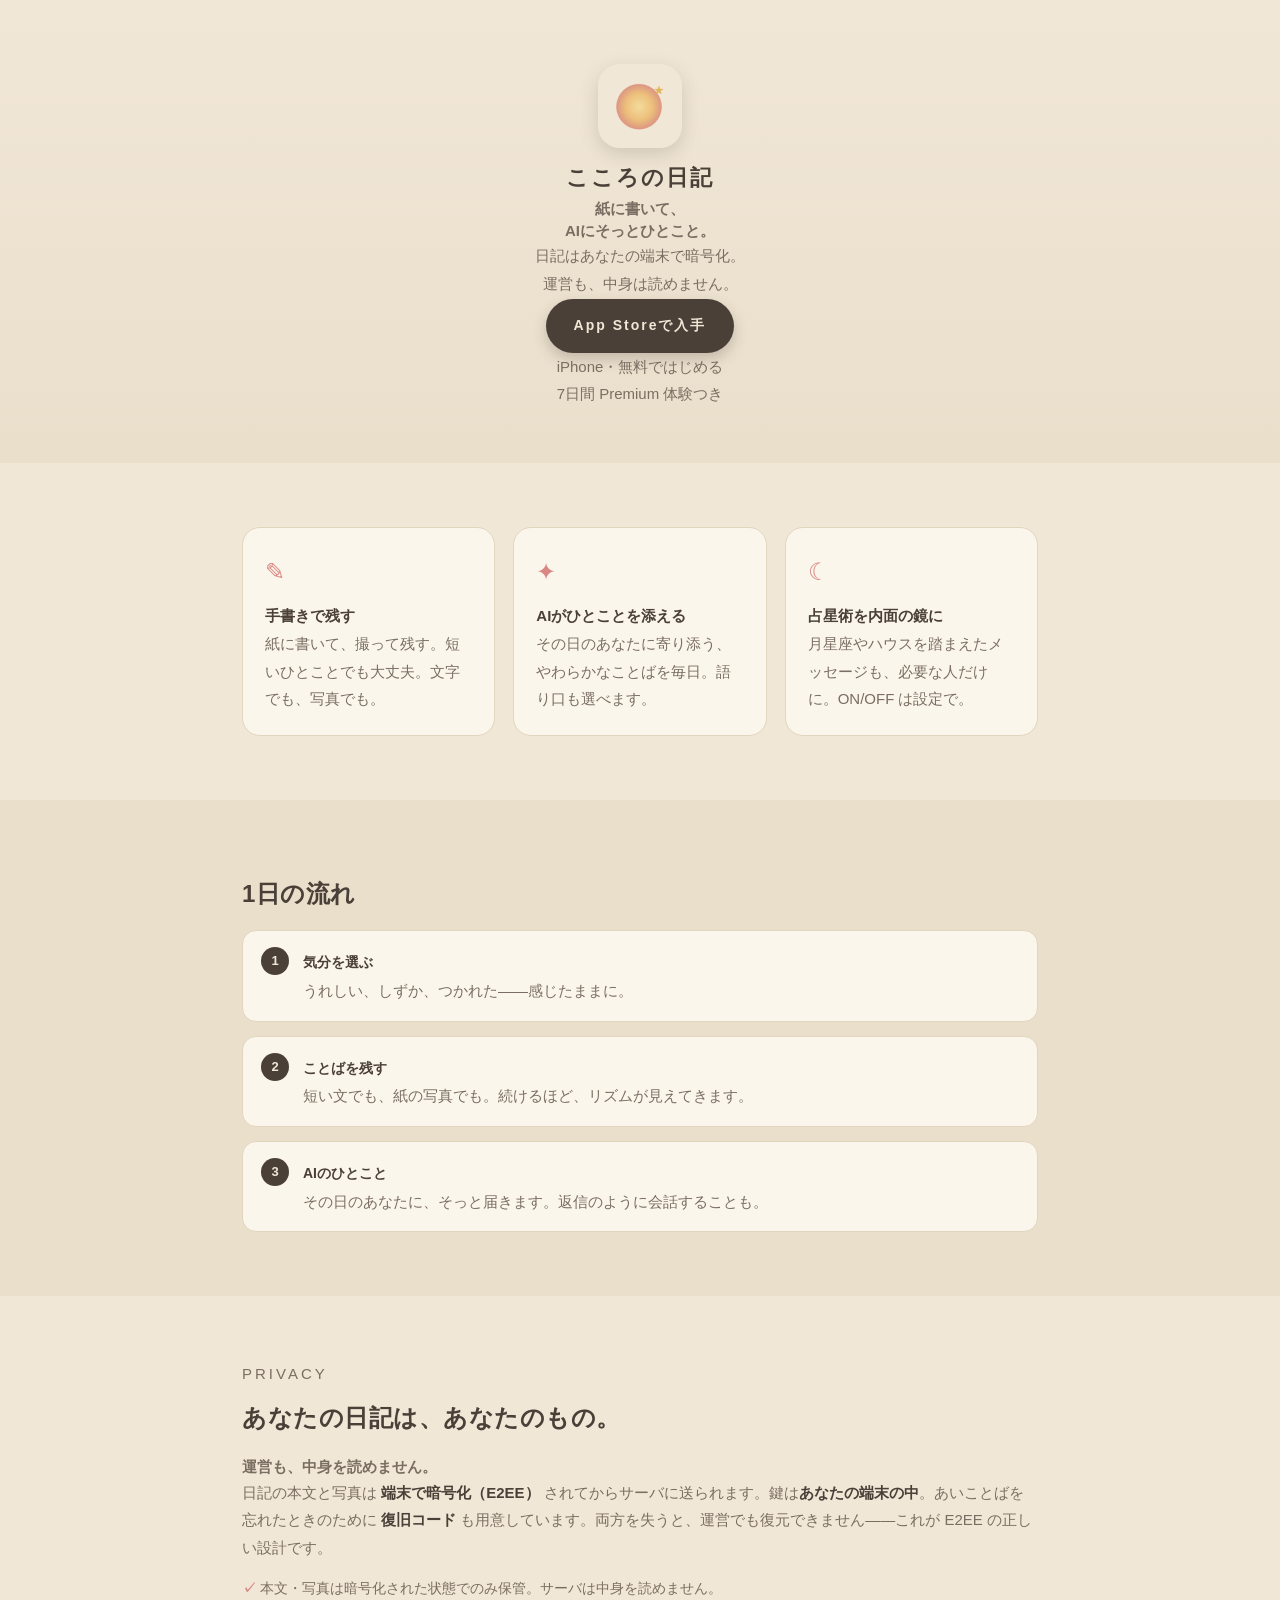
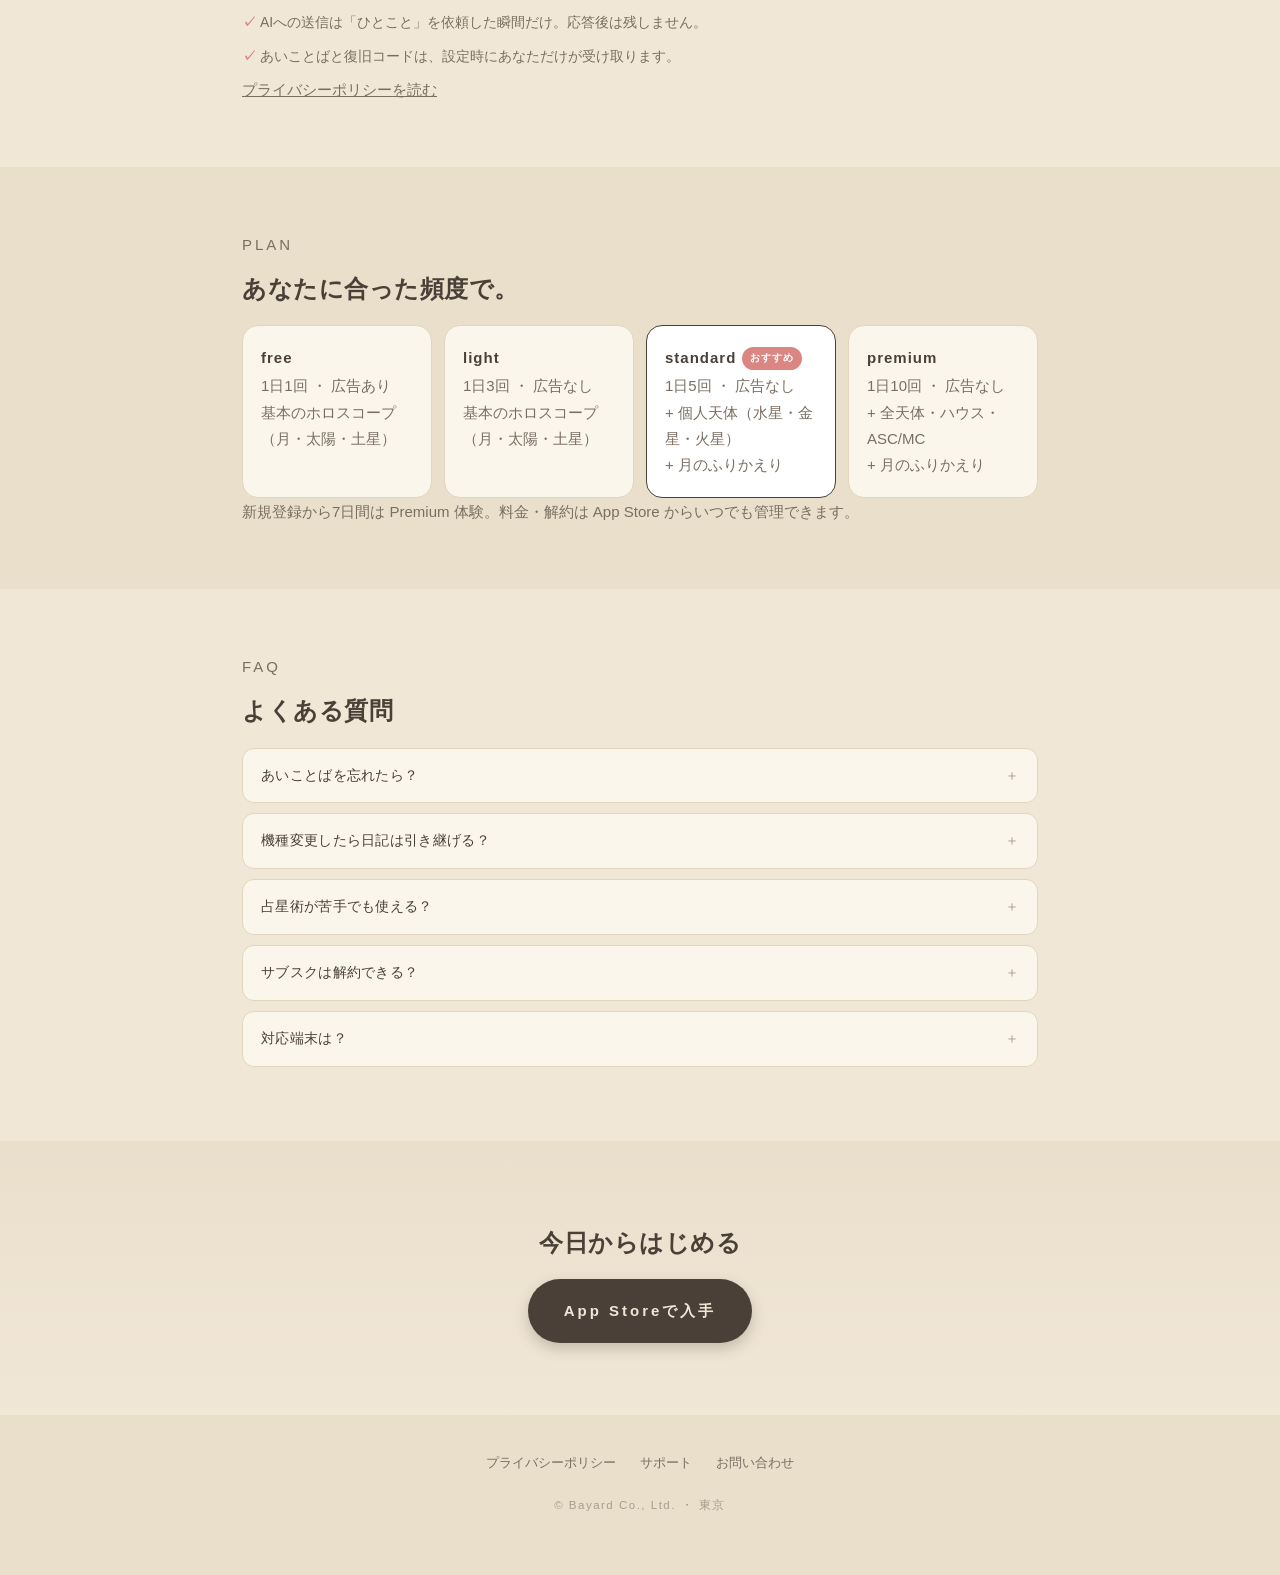
==== index.html @ 7167b365 "feat: ランディングページを追加（ヒーロー/特徴/流れ/プライバシー/プラン/FAQ） - assets/icon.png を追加（アプリアイコン流用） - index.html を一枚LPに刷新" ====
<!doctype html>
<html lang="ja">
<head>
<meta charset="utf-8">
<meta name="viewport" content="width=device-width,initial-scale=1">
<title>こころの日記 — 手書きの日記に、AIがそっとひとこと</title>
<meta name="description" content="紙に書く時間を、そっと支える iOS アプリ。日記はあなたの端末で暗号化、運営も中身は読めません。月星座やハウスを踏まえたメッセージも、必要な人だけに。">
<meta property="og:title" content="こころの日記">
<meta property="og:description" content="紙に書いて、AIにそっとひとこと。日記はあなたの端末で暗号化。">
<meta property="og:type" content="website">
<meta property="og:image" content="assets/icon.png">
<meta name="theme-color" content="#F1E7D7">
<link rel="icon" href="assets/icon.png">
<link rel="apple-touch-icon" href="assets/icon.png">
<link rel="stylesheet" href="style.css">
</head>
<body class="lp">

<header class="hero">
  <div class="lp-wrap">
    <img src="assets/icon.png" alt="" class="hero-icon" width="84" height="84">
    <h1 class="hero-title">こころの日記</h1>
    <p class="hero-tag">紙に書いて、<br>AIにそっとひとこと。</p>
    <p class="hero-sub">日記はあなたの端末で暗号化。<br>運営も、中身は読めません。</p>
    <a class="cta" href="https://apps.apple.com/jp/app/id6767930351" rel="noopener">App Storeで入手</a>
    <p class="hero-meta">iPhone・無料ではじめる<br>7日間 Premium 体験つき</p>
  </div>
</header>

<section class="section">
  <div class="lp-wrap">
    <div class="cards">
      <div class="card">
        <div class="card-mark" aria-hidden="true">✎</div>
        <h3>手書きで残す</h3>
        <p>紙に書いて、撮って残す。短いひとことでも大丈夫。文字でも、写真でも。</p>
      </div>
      <div class="card">
        <div class="card-mark" aria-hidden="true">✦</div>
        <h3>AIがひとことを添える</h3>
        <p>その日のあなたに寄り添う、やわらかなことばを毎日。語り口も選べます。</p>
      </div>
      <div class="card">
        <div class="card-mark" aria-hidden="true">☾</div>
        <h3>占星術を内面の鏡に</h3>
        <p>月星座やハウスを踏まえたメッセージも、必要な人だけに。ON/OFF は設定で。</p>
      </div>
    </div>
  </div>
</section>

<section class="section section-tint">
  <div class="lp-wrap">
    <h2>1日の流れ</h2>
    <ol class="steps">
      <li><span class="step-n">1</span><div><b>気分を選ぶ</b><p>うれしい、しずか、つかれた——感じたままに。</p></div></li>
      <li><span class="step-n">2</span><div><b>ことばを残す</b><p>短い文でも、紙の写真でも。続けるほど、リズムが見えてきます。</p></div></li>
      <li><span class="step-n">3</span><div><b>AIのひとこと</b><p>その日のあなたに、そっと届きます。返信のように会話することも。</p></div></li>
    </ol>
  </div>
</section>

<section class="section">
  <div class="lp-wrap">
    <p class="eyebrow">PRIVACY</p>
    <h2>あなたの日記は、あなたのもの。</h2>
    <p class="big">運営も、中身を読めません。</p>
    <p>日記の本文と写真は <b>端末で暗号化（E2EE）</b> されてからサーバに送られます。鍵は<b>あなたの端末の中</b>。あいことばを忘れたときのために <b>復旧コード</b> も用意しています。両方を失うと、運営でも復元できません——これが E2EE の正しい設計です。</p>
    <ul class="bullets">
      <li>本文・写真は暗号化された状態でのみ保管。サーバは中身を読めません。</li>
      <li>AIへの送信は「ひとこと」を依頼した瞬間だけ。応答後は残しません。</li>
      <li>あいことばと復旧コードは、設定時にあなただけが受け取ります。</li>
    </ul>
    <p class="muted"><a href="privacy.html">プライバシーポリシーを読む</a></p>
  </div>
</section>

<section class="section section-tint">
  <div class="lp-wrap">
    <p class="eyebrow">PLAN</p>
    <h2>あなたに合った頻度で。</h2>
    <div class="plans">
      <div class="plan">
        <h4>free</h4>
        <p class="plan-tag">1日1回 ・ 広告あり</p>
        <p class="plan-d">基本のホロスコープ（月・太陽・土星）</p>
      </div>
      <div class="plan">
        <h4>light</h4>
        <p class="plan-tag">1日3回 ・ 広告なし</p>
        <p class="plan-d">基本のホロスコープ（月・太陽・土星）</p>
      </div>
      <div class="plan plan-hi">
        <h4>standard <span class="badge">おすすめ</span></h4>
        <p class="plan-tag">1日5回 ・ 広告なし</p>
        <p class="plan-d">+ 個人天体（水星・金星・火星）<br>+ 月のふりかえり</p>
      </div>
      <div class="plan">
        <h4>premium</h4>
        <p class="plan-tag">1日10回 ・ 広告なし</p>
        <p class="plan-d">+ 全天体・ハウス・ASC/MC<br>+ 月のふりかえり</p>
      </div>
    </div>
    <p class="note">新規登録から7日間は Premium 体験。料金・解約は App Store からいつでも管理できます。</p>
  </div>
</section>

<section class="section">
  <div class="lp-wrap">
    <p class="eyebrow">FAQ</p>
    <h2>よくある質問</h2>
    <details>
      <summary>あいことばを忘れたら？</summary>
      <p>設定時に表示される <b>復旧コード</b> を保管しておけば、ロック画面の「あいことばを忘れた→復旧コードで開く」から日記を取り戻せます。両方を失うと、E2EE の性質上、運営でも復元できません。</p>
    </details>
    <details>
      <summary>機種変更したら日記は引き継げる？</summary>
      <p>同じ Apple ID でサインインすれば、サーバから日記が戻ります。あいことばを入力すると暗号鍵が復元され、いつも通り使えます。</p>
    </details>
    <details>
      <summary>占星術が苦手でも使える？</summary>
      <p>はい。設定で「占星術を使う」をOFFにすると、星に触れない落ち着いたメッセージになります。後からいつでも切替できます。</p>
    </details>
    <details>
      <summary>サブスクは解約できる？</summary>
      <p>いつでも解約できます。お使いの Apple ID の「サブスクリプション」設定から手続きください。</p>
    </details>
    <details>
      <summary>対応端末は？</summary>
      <p>現在は iPhone（iOS）のみ対応です。</p>
    </details>
  </div>
</section>

<section class="section section-cta">
  <div class="lp-wrap">
    <h2>今日からはじめる</h2>
    <a class="cta cta-big" href="https://apps.apple.com/jp/app/id6767930351" rel="noopener">App Storeで入手</a>
  </div>
</section>

<footer class="footer">
  <div class="lp-wrap">
    <div class="nav">
      <a href="privacy.html">プライバシーポリシー</a>
      <a href="support.html">サポート</a>
      <a href="mailto:sabe@bayard.co.jp">お問い合わせ</a>
    </div>
    <small>© Bayard Co., Ltd. ・ 東京</small>
  </div>
</footer>

</body>
</html>
---- style.css ----
:root{
  --paper:#F1E7D7;
  --paper-deep:#EADFCB;
  --ink:#4A4038;
  --soft:#7A6E62;
  --faint:#A99C8E;
  --coral:#DA8682;
  --card:#FBF6EC;
  --border:#E2D5BE;
}
*{box-sizing:border-box}
body{margin:0;background:var(--paper);color:var(--ink);font-family:-apple-system,"Hiragino Sans","Hiragino Kaku Gothic ProN",sans-serif;line-height:1.9}

/* --- legal pages (privacy / support) keep the simple narrow wrap --- */
.wrap{max-width:720px;margin:0 auto;padding:48px 22px 80px}
h1{font-size:26px;margin:0 0 6px}
h2{font-size:18px;margin:34px 0 8px;color:var(--coral)}
.lead{color:var(--soft);font-size:14px;margin:0 0 8px}
a{color:var(--coral)}
small{color:var(--soft)}
.nav{font-size:14px;margin-bottom:24px}
.nav a{margin-right:14px}

/* ================================================
   Landing page (body.lp)
   ================================================ */
body.lp{line-height:1.85}
body.lp h1,body.lp h2,body.lp h3,body.lp h4,body.lp p{margin:0}
body.lp h2{color:var(--ink);font-size:24px;font-weight:600;letter-spacing:.5px;margin:8px 0 14px}
body.lp p{font-size:15px;color:var(--soft)}
body.lp b{color:var(--ink);font-weight:600}
.lp-wrap{max-width:840px;margin:0 auto;padding:0 22px}
.eyebrow{font-size:11px;color:var(--faint);letter-spacing:3px;margin:0 0 6px}

/* hero */
.hero{padding:64px 0 56px;text-align:center;background:linear-gradient(180deg,var(--paper) 0%,var(--paper-deep) 100%)}
.hero-icon{width:84px;height:84px;border-radius:22px;box-shadow:0 6px 18px rgba(74,64,56,.18)}
.hero-title{font-size:22px;font-weight:600;letter-spacing:2px;margin:18px 0 18px}
.hero-tag{font-size:30px;color:var(--ink);font-weight:600;line-height:1.45;margin:0 0 14px}
.hero-sub{font-size:14px;color:var(--soft);line-height:1.9;margin:0 0 26px}
.hero-meta{font-size:12px;color:var(--faint);margin-top:16px;line-height:1.8}

.cta{display:inline-block;padding:14px 28px;border-radius:999px;background:var(--ink);color:var(--paper);text-decoration:none;font-size:14px;letter-spacing:2px;font-weight:600;box-shadow:0 6px 14px rgba(74,64,56,.25);transition:transform .15s}
.cta:hover{transform:translateY(-1px)}
.cta-big{padding:18px 36px;font-size:15px;letter-spacing:3px}

/* sections */
.section{padding:64px 0}
.section-tint{background:var(--paper-deep)}
.section-cta{text-align:center;padding:72px 0;background:linear-gradient(180deg,var(--paper-deep) 0%,var(--paper) 100%)}
.section-cta h2{margin-bottom:24px}

/* feature cards */
.cards{display:grid;grid-template-columns:repeat(3,1fr);gap:18px}
.card{background:var(--card);border:1px solid var(--border);border-radius:18px;padding:22px}
.card-mark{font-size:24px;color:var(--coral);margin-bottom:8px}
.card h3{font-size:15px;font-weight:600;color:var(--ink);margin-bottom:8px}
.card p{font-size:13.5px;color:var(--soft);line-height:1.85}

/* steps */
.steps{list-style:none;padding:0;margin:0;display:grid;gap:14px}
.steps>li{display:flex;gap:14px;align-items:flex-start;background:var(--card);border:1px solid var(--border);border-radius:14px;padding:16px 18px}
.step-n{display:inline-flex;align-items:center;justify-content:center;width:28px;height:28px;border-radius:999px;background:var(--ink);color:var(--paper);font-size:13px;font-weight:700;flex-shrink:0}
.steps b{font-size:14px;color:var(--ink)}
.steps p{font-size:13px;color:var(--soft);margin-top:4px}

/* big quote / bullets */
.big{font-size:20px;color:var(--ink);font-weight:600;line-height:1.6;margin:6px 0 14px}
.bullets{margin:14px 0 6px;padding:0;list-style:none;display:grid;gap:8px}
.bullets li{font-size:14px;color:var(--soft);padding-left:18px;position:relative;line-height:1.85}
.bullets li::before{content:"✓";position:absolute;left:0;color:var(--coral);font-weight:700}
.muted{font-size:13px;margin-top:16px}
.muted a{color:var(--soft);text-decoration:underline}

/* plans */
.plans{display:grid;grid-template-columns:repeat(4,1fr);gap:12px;margin-top:8px}
.plan{background:var(--card);border:1px solid var(--border);border-radius:16px;padding:18px}
.plan-hi{border-color:var(--ink);background:#fff}
.plan h4{font-size:15px;font-weight:700;letter-spacing:1px;color:var(--ink);margin-bottom:6px;display:flex;align-items:center;gap:6px}
.plan-tag{font-size:12px;color:var(--soft);margin-bottom:8px}
.plan-d{font-size:12px;color:var(--ink);line-height:1.75}
.badge{display:inline-block;font-size:10px;background:var(--coral);color:#fff;padding:2px 8px;border-radius:999px;letter-spacing:1px;font-weight:600}
.note{font-size:12.5px;color:var(--faint);margin-top:18px;line-height:1.85}

/* faq */
details{background:var(--card);border:1px solid var(--border);border-radius:12px;padding:14px 18px;margin-bottom:10px}
details summary{cursor:pointer;font-size:14px;color:var(--ink);font-weight:500;list-style:none;letter-spacing:.3px}
details summary::-webkit-details-marker{display:none}
details summary::after{content:"＋";float:right;color:var(--faint);font-size:14px}
details[open] summary::after{content:"−"}
details>p{margin-top:10px;font-size:13.5px;color:var(--soft);line-height:1.9}

/* footer */
.footer{padding:36px 0 56px;text-align:center;background:var(--paper-deep)}
.footer .nav{font-size:13px;margin-bottom:14px}
.footer .nav a{margin:0 10px;color:var(--soft);text-decoration:none}
.footer .nav a:hover{text-decoration:underline}
.footer small{color:var(--faint);font-size:11.5px;letter-spacing:1.5px}

/* responsive */
@media (max-width:720px){
  body.lp h2{font-size:21px}
  .hero{padding:48px 0 40px}
  .hero-tag{font-size:24px}
  .section{padding:48px 0}
  .cards{grid-template-columns:1fr}
  .plans{grid-template-columns:1fr 1fr}
}
@media (max-width:420px){
  .plans{grid-template-columns:1fr}
}
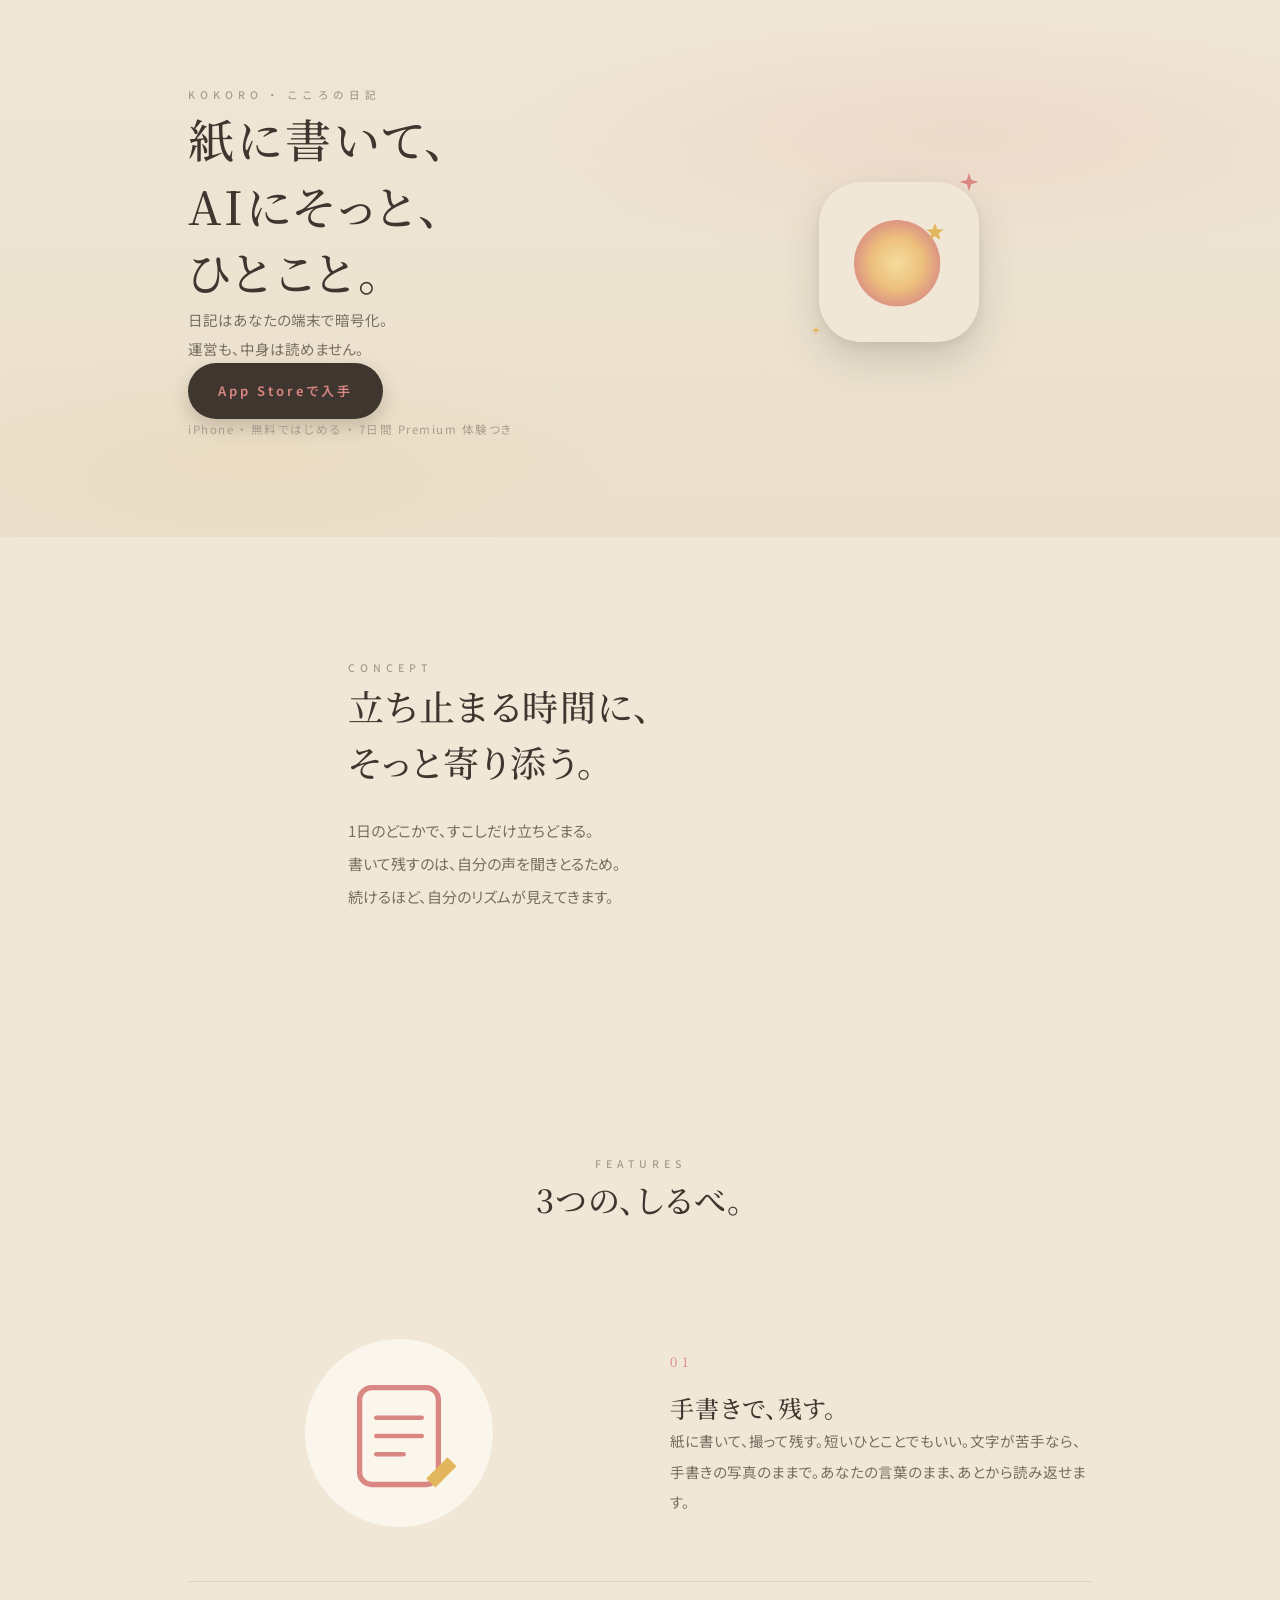
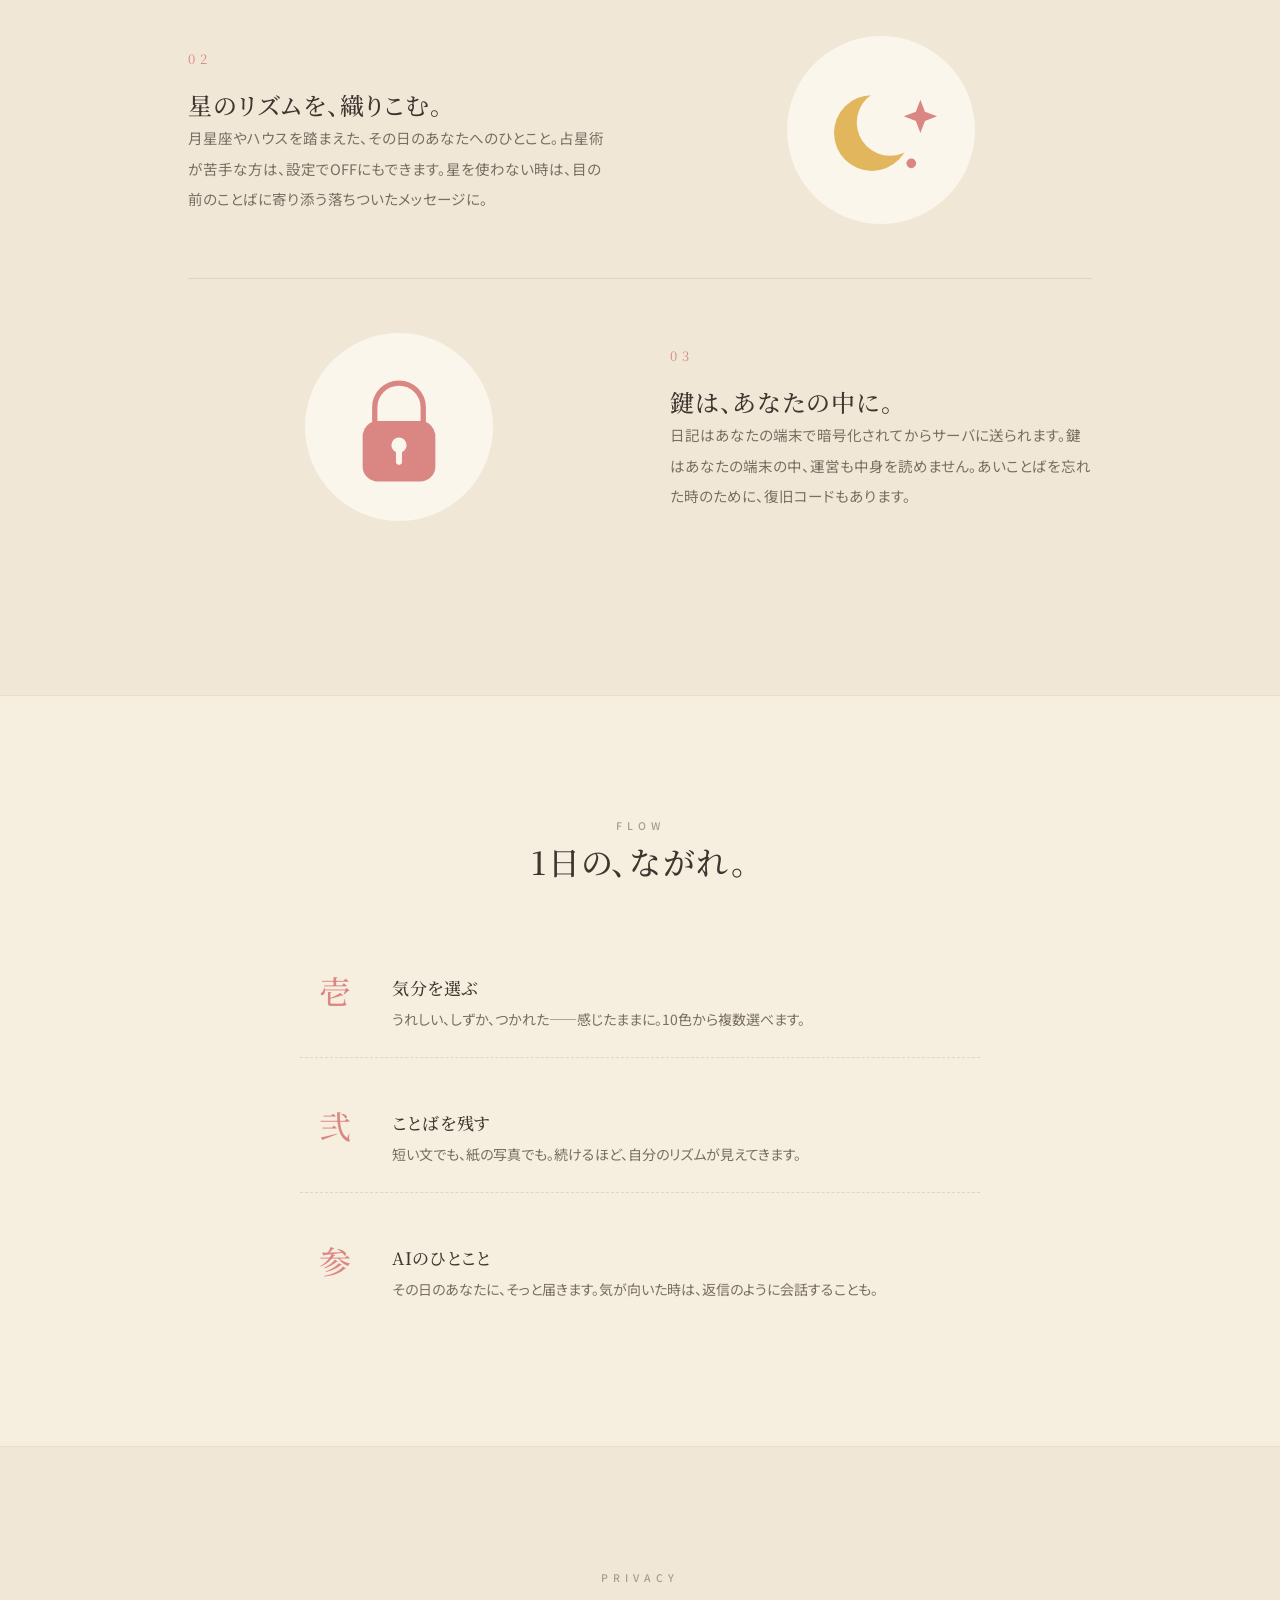
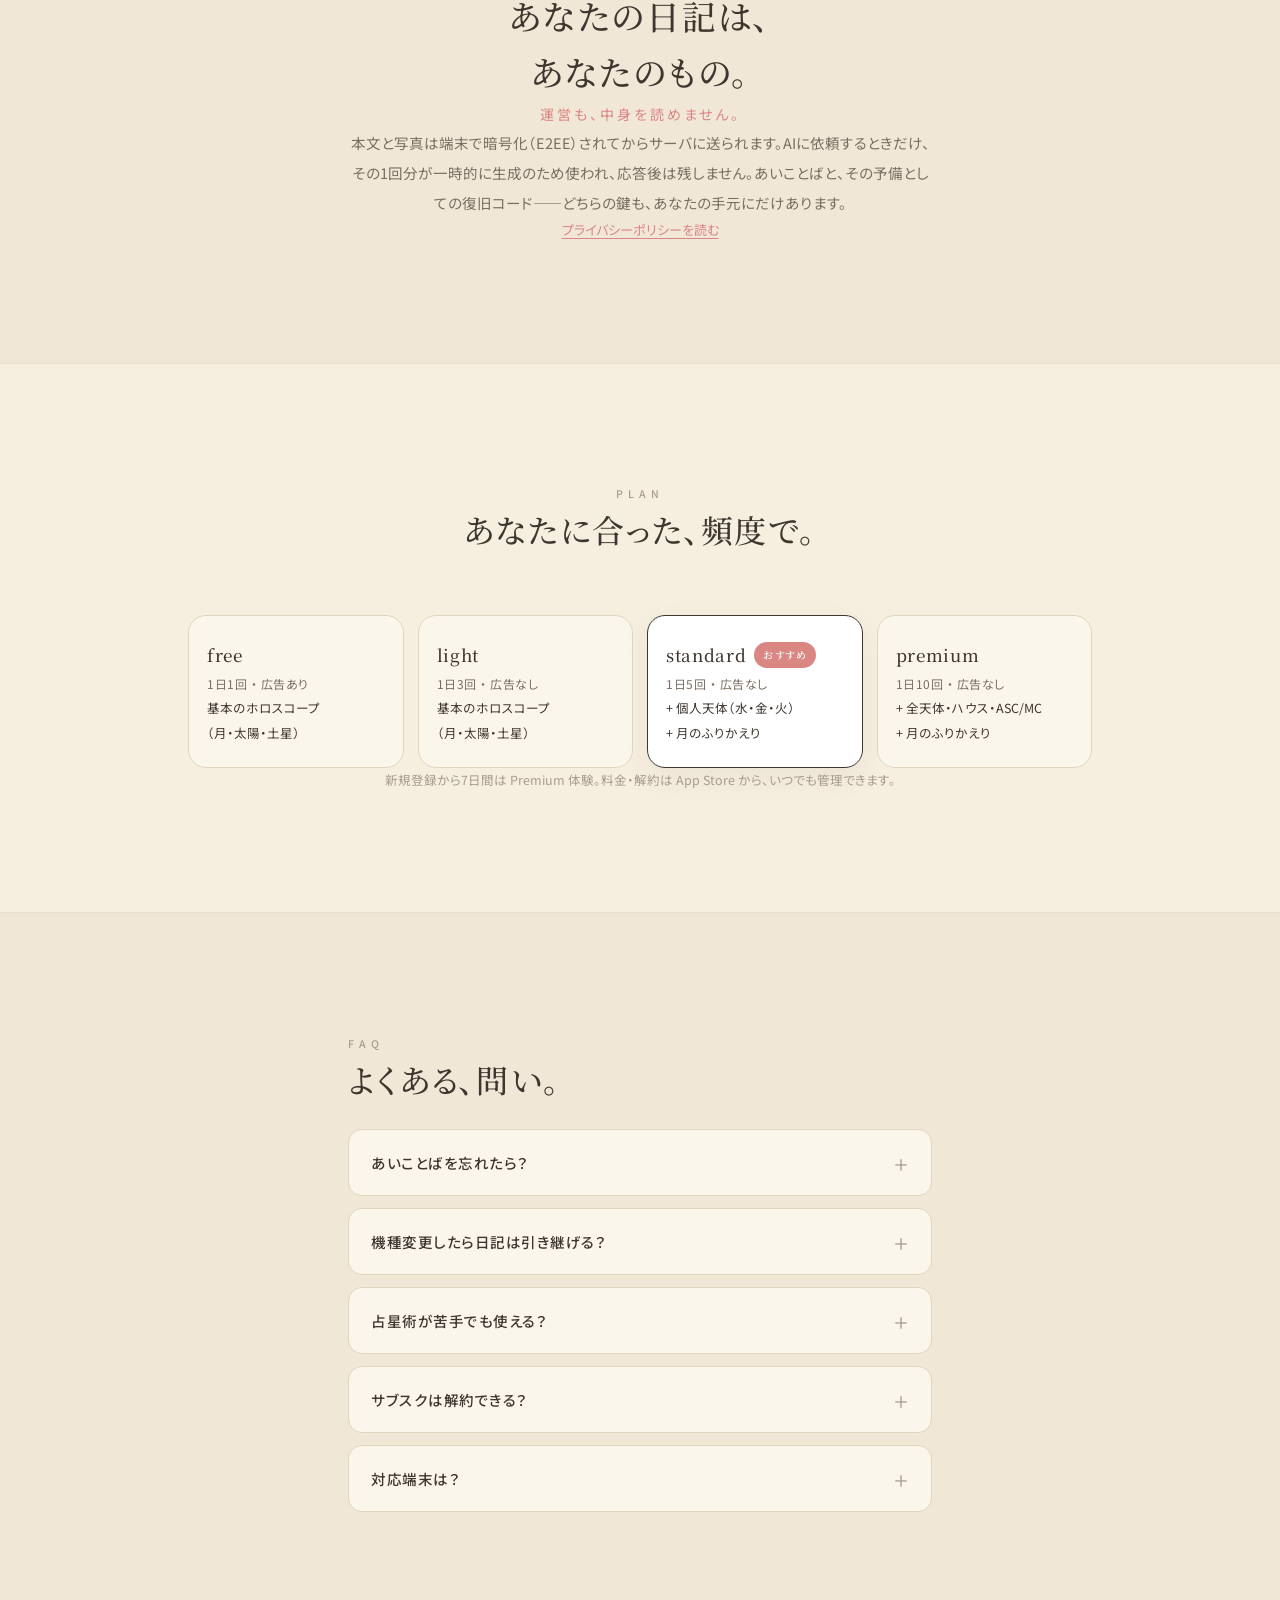
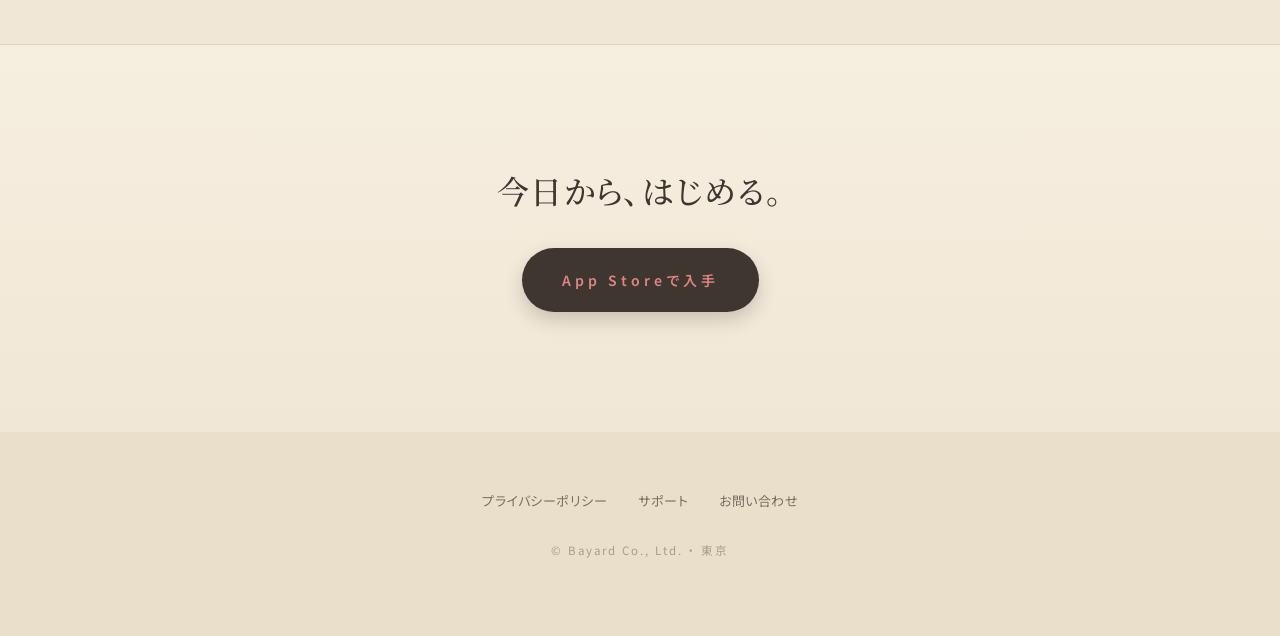
==== commit f718295d: "feat(site): LPを編集的デザインに刷新（Noto Serif JP・余白多め・SVGイラスト） - Noto Serif JP（見出し）+ Noto Sans JP（本文）で日本語タイポを" ====
--- a/index.html
+++ b/index.html
@@ -3,112 +3,186 @@
 <head>
 <meta charset="utf-8">
 <meta name="viewport" content="width=device-width,initial-scale=1">
-<title>こころの日記 — 手書きの日記に、AIがそっとひとこと</title>
-<meta name="description" content="紙に書く時間を、そっと支える iOS アプリ。日記はあなたの端末で暗号化、運営も中身は読めません。月星座やハウスを踏まえたメッセージも、必要な人だけに。">
+<title>こころの日記 — 紙に書いて、AIにそっとひとこと</title>
+<meta name="description" content="1日のどこかで、すこしだけ立ちどまる。紙に書く時間を支える iOS アプリ。日記はあなたの端末で暗号化、運営も中身は読めません。月星座やハウスを踏まえたメッセージも、必要な人だけに。">
 <meta property="og:title" content="こころの日記">
 <meta property="og:description" content="紙に書いて、AIにそっとひとこと。日記はあなたの端末で暗号化。">
 <meta property="og:type" content="website">
-<meta property="og:image" content="assets/icon.png">
+<meta property="og:url" content="https://kokorojournal.app/">
+<meta property="og:image" content="https://kokorojournal.app/assets/icon.png">
 <meta name="theme-color" content="#F1E7D7">
 <link rel="icon" href="assets/icon.png">
 <link rel="apple-touch-icon" href="assets/icon.png">
+<link rel="preconnect" href="https://fonts.googleapis.com">
+<link rel="preconnect" href="https://fonts.gstatic.com" crossorigin>
+<link href="https://fonts.googleapis.com/css2?family=Noto+Sans+JP:wght@300;400;500;700&family=Noto+Serif+JP:wght@400;500;700&display=swap" rel="stylesheet">
 <link rel="stylesheet" href="style.css">
 </head>
 <body class="lp">
 
 <header class="hero">
+  <div class="hero-bg" aria-hidden="true"></div>
   <div class="lp-wrap">
-    <img src="assets/icon.png" alt="" class="hero-icon" width="84" height="84">
-    <h1 class="hero-title">こころの日記</h1>
-    <p class="hero-tag">紙に書いて、<br>AIにそっとひとこと。</p>
-    <p class="hero-sub">日記はあなたの端末で暗号化。<br>運営も、中身は読めません。</p>
-    <a class="cta" href="https://apps.apple.com/jp/app/id6767930351" rel="noopener">App Storeで入手</a>
-    <p class="hero-meta">iPhone・無料ではじめる<br>7日間 Premium 体験つき</p>
+    <div class="hero-inner">
+      <div class="hero-text reveal">
+        <p class="eyebrow">KOKORO  ・  こころの日記</p>
+        <h1 class="hero-title">紙に書いて、<br>AIにそっと、<br>ひとこと。</h1>
+        <p class="hero-sub">日記はあなたの端末で暗号化。<br>運営も、中身は読めません。</p>
+        <a class="cta" href="https://apps.apple.com/jp/app/id6767930351" rel="noopener">App Storeで入手</a>
+        <p class="hero-meta">iPhone ・ 無料ではじめる ・ 7日間 Premium 体験つき</p>
+      </div>
+      <div class="hero-art reveal">
+        <div class="hero-icon-wrap">
+          <img src="assets/icon.png" alt="" class="hero-icon">
+          <svg class="hero-spark spark-a" viewBox="0 0 24 24" aria-hidden="true"><path d="M12 2 l1.6 5.4 l5.4 1.6 l-5.4 1.6 l-1.6 5.4 l-1.6 -5.4 l-5.4 -1.6 l5.4 -1.6 Z" fill="#DA8682"/></svg>
+          <svg class="hero-spark spark-b" viewBox="0 0 24 24" aria-hidden="true"><path d="M12 4 l1 4 l4 1 l-4 1 l-1 4 l-1 -4 l-4 -1 l4 -1 Z" fill="#E2B65C"/></svg>
+        </div>
+      </div>
+    </div>
   </div>
 </header>
 
-<section class="section">
+<section class="section section-concept">
+  <div class="lp-wrap narrow reveal">
+    <p class="eyebrow">CONCEPT</p>
+    <h2 class="serif large">立ち止まる時間に、<br>そっと寄り添う。</h2>
+    <p class="lead-p">1日のどこかで、すこしだけ立ちどまる。<br>書いて残すのは、自分の声を聞きとるため。<br>続けるほど、自分のリズムが見えてきます。</p>
+  </div>
+</section>
+
+<section class="section section-features">
   <div class="lp-wrap">
-    <div class="cards">
-      <div class="card">
-        <div class="card-mark" aria-hidden="true">✎</div>
-        <h3>手書きで残す</h3>
-        <p>紙に書いて、撮って残す。短いひとことでも大丈夫。文字でも、写真でも。</p>
-      </div>
-      <div class="card">
-        <div class="card-mark" aria-hidden="true">✦</div>
-        <h3>AIがひとことを添える</h3>
-        <p>その日のあなたに寄り添う、やわらかなことばを毎日。語り口も選べます。</p>
-      </div>
-      <div class="card">
-        <div class="card-mark" aria-hidden="true">☾</div>
-        <h3>占星術を内面の鏡に</h3>
-        <p>月星座やハウスを踏まえたメッセージも、必要な人だけに。ON/OFF は設定で。</p>
-      </div>
-    </div>
-  </div>
-</section>
-
-<section class="section section-tint">
-  <div class="lp-wrap">
-    <h2>1日の流れ</h2>
+    <p class="eyebrow center">FEATURES</p>
+    <h2 class="serif center">3つの、しるべ。</h2>
+
+    <article class="feature reveal">
+      <div class="feature-art">
+        <svg viewBox="0 0 132 132" class="illo" aria-hidden="true">
+          <circle cx="66" cy="66" r="62" fill="#FBF6EC"/>
+          <rect x="40" y="36" width="52" height="64" rx="8" fill="none" stroke="#DA8682" stroke-width="3.5"/>
+          <line x1="51" y1="56" x2="81" y2="56" stroke="#DA8682" stroke-width="3" stroke-linecap="round"/>
+          <line x1="51" y1="68" x2="81" y2="68" stroke="#DA8682" stroke-width="3" stroke-linecap="round"/>
+          <line x1="51" y1="80" x2="69" y2="80" stroke="#DA8682" stroke-width="3" stroke-linecap="round"/>
+          <path d="M84 96 L98 82 L104 88 L90 102 Z" fill="#E2B65C"/>
+        </svg>
+      </div>
+      <div class="feature-text">
+        <p class="num">01</p>
+        <h3 class="serif">手書きで、残す。</h3>
+        <p>紙に書いて、撮って残す。短いひとことでもいい。文字が苦手なら、手書きの写真のままで。あなたの言葉のまま、あとから読み返せます。</p>
+      </div>
+    </article>
+
+    <article class="feature reverse reveal">
+      <div class="feature-art">
+        <svg viewBox="0 0 132 132" class="illo" aria-hidden="true">
+          <circle cx="66" cy="66" r="62" fill="#FBF6EC"/>
+          <circle cx="60" cy="68" r="25" fill="#E2B65C"/>
+          <circle cx="72" cy="61" r="22" fill="#FBF6EC"/>
+          <path d="M92 46 l3 8 l8 3 l-8 3 l-3 8 l-3 -8 l-8 -3 l8 -3 Z" fill="#DA8682"/>
+          <circle cx="86" cy="88" r="3.2" fill="#DA8682"/>
+        </svg>
+      </div>
+      <div class="feature-text">
+        <p class="num">02</p>
+        <h3 class="serif">星のリズムを、織りこむ。</h3>
+        <p>月星座やハウスを踏まえた、その日のあなたへのひとこと。占星術が苦手な方は、設定でOFFにもできます。星を使わない時は、目の前のことばに寄り添う落ちついたメッセージに。</p>
+      </div>
+    </article>
+
+    <article class="feature reveal">
+      <div class="feature-art">
+        <svg viewBox="0 0 132 132" class="illo" aria-hidden="true">
+          <circle cx="66" cy="66" r="62" fill="#FBF6EC"/>
+          <path d="M50 62 v-9 a16 16 0 0 1 32 0 v9" fill="none" stroke="#DA8682" stroke-width="3.5" stroke-linecap="round"/>
+          <rect x="42" y="62" width="48" height="40" rx="10" fill="#DA8682"/>
+          <circle cx="66" cy="78" r="5" fill="#FBF6EC"/>
+          <rect x="64" y="80" width="4" height="11" rx="2" fill="#FBF6EC"/>
+        </svg>
+      </div>
+      <div class="feature-text">
+        <p class="num">03</p>
+        <h3 class="serif">鍵は、あなたの中に。</h3>
+        <p>日記はあなたの端末で暗号化されてからサーバに送られます。鍵はあなたの端末の中、運営も中身を読めません。あいことばを忘れた時のために、復旧コードもあります。</p>
+      </div>
+    </article>
+  </div>
+</section>
+
+<section class="section section-tint section-flow">
+  <div class="lp-wrap reveal">
+    <p class="eyebrow center">FLOW</p>
+    <h2 class="serif center">1日の、ながれ。</h2>
     <ol class="steps">
-      <li><span class="step-n">1</span><div><b>気分を選ぶ</b><p>うれしい、しずか、つかれた——感じたままに。</p></div></li>
-      <li><span class="step-n">2</span><div><b>ことばを残す</b><p>短い文でも、紙の写真でも。続けるほど、リズムが見えてきます。</p></div></li>
-      <li><span class="step-n">3</span><div><b>AIのひとこと</b><p>その日のあなたに、そっと届きます。返信のように会話することも。</p></div></li>
+      <li>
+        <span class="step-n serif">壱</span>
+        <div>
+          <h4 class="serif">気分を選ぶ</h4>
+          <p>うれしい、しずか、つかれた——感じたままに。10色から複数選べます。</p>
+        </div>
+      </li>
+      <li>
+        <span class="step-n serif">弐</span>
+        <div>
+          <h4 class="serif">ことばを残す</h4>
+          <p>短い文でも、紙の写真でも。続けるほど、自分のリズムが見えてきます。</p>
+        </div>
+      </li>
+      <li>
+        <span class="step-n serif">参</span>
+        <div>
+          <h4 class="serif">AIのひとこと</h4>
+          <p>その日のあなたに、そっと届きます。気が向いた時は、返信のように会話することも。</p>
+        </div>
+      </li>
     </ol>
   </div>
 </section>
 
-<section class="section">
-  <div class="lp-wrap">
+<section class="section section-quote">
+  <div class="lp-wrap narrow center reveal">
     <p class="eyebrow">PRIVACY</p>
-    <h2>あなたの日記は、あなたのもの。</h2>
-    <p class="big">運営も、中身を読めません。</p>
-    <p>日記の本文と写真は <b>端末で暗号化（E2EE）</b> されてからサーバに送られます。鍵は<b>あなたの端末の中</b>。あいことばを忘れたときのために <b>復旧コード</b> も用意しています。両方を失うと、運営でも復元できません——これが E2EE の正しい設計です。</p>
-    <ul class="bullets">
-      <li>本文・写真は暗号化された状態でのみ保管。サーバは中身を読めません。</li>
-      <li>AIへの送信は「ひとこと」を依頼した瞬間だけ。応答後は残しません。</li>
-      <li>あいことばと復旧コードは、設定時にあなただけが受け取ります。</li>
-    </ul>
+    <p class="quote serif">あなたの日記は、<br>あなたのもの。</p>
+    <p class="quote-sub">運営も、中身を読めません。</p>
+    <p class="body">本文と写真は端末で暗号化（E2EE）されてからサーバに送られます。AIに依頼するときだけ、その1回分が一時的に生成のため使われ、応答後は残しません。あいことばと、その予備としての復旧コード——どちらの鍵も、あなたの手元にだけあります。</p>
     <p class="muted"><a href="privacy.html">プライバシーポリシーを読む</a></p>
   </div>
 </section>
 
-<section class="section section-tint">
-  <div class="lp-wrap">
-    <p class="eyebrow">PLAN</p>
-    <h2>あなたに合った頻度で。</h2>
+<section class="section section-tint section-plans">
+  <div class="lp-wrap reveal">
+    <p class="eyebrow center">PLAN</p>
+    <h2 class="serif center">あなたに合った、頻度で。</h2>
     <div class="plans">
       <div class="plan">
-        <h4>free</h4>
+        <h4 class="serif">free</h4>
         <p class="plan-tag">1日1回 ・ 広告あり</p>
-        <p class="plan-d">基本のホロスコープ（月・太陽・土星）</p>
+        <p class="plan-d">基本のホロスコープ<br>（月・太陽・土星）</p>
       </div>
       <div class="plan">
-        <h4>light</h4>
+        <h4 class="serif">light</h4>
         <p class="plan-tag">1日3回 ・ 広告なし</p>
-        <p class="plan-d">基本のホロスコープ（月・太陽・土星）</p>
+        <p class="plan-d">基本のホロスコープ<br>（月・太陽・土星）</p>
       </div>
       <div class="plan plan-hi">
-        <h4>standard <span class="badge">おすすめ</span></h4>
+        <h4 class="serif">standard <span class="badge">おすすめ</span></h4>
         <p class="plan-tag">1日5回 ・ 広告なし</p>
-        <p class="plan-d">+ 個人天体（水星・金星・火星）<br>+ 月のふりかえり</p>
+        <p class="plan-d">+ 個人天体（水・金・火）<br>+ 月のふりかえり</p>
       </div>
       <div class="plan">
-        <h4>premium</h4>
+        <h4 class="serif">premium</h4>
         <p class="plan-tag">1日10回 ・ 広告なし</p>
         <p class="plan-d">+ 全天体・ハウス・ASC/MC<br>+ 月のふりかえり</p>
       </div>
     </div>
-    <p class="note">新規登録から7日間は Premium 体験。料金・解約は App Store からいつでも管理できます。</p>
-  </div>
-</section>
-
-<section class="section">
-  <div class="lp-wrap">
+    <p class="note center">新規登録から7日間は Premium 体験。料金・解約は App Store から、いつでも管理できます。</p>
+  </div>
+</section>
+
+<section class="section section-faq">
+  <div class="lp-wrap narrow reveal">
     <p class="eyebrow">FAQ</p>
-    <h2>よくある質問</h2>
+    <h2 class="serif">よくある、問い。</h2>
     <details>
       <summary>あいことばを忘れたら？</summary>
       <p>設定時に表示される <b>復旧コード</b> を保管しておけば、ロック画面の「あいことばを忘れた→復旧コードで開く」から日記を取り戻せます。両方を失うと、E2EE の性質上、運営でも復元できません。</p>
@@ -119,7 +193,7 @@
     </details>
     <details>
       <summary>占星術が苦手でも使える？</summary>
-      <p>はい。設定で「占星術を使う」をOFFにすると、星に触れない落ち着いたメッセージになります。後からいつでも切替できます。</p>
+      <p>はい。設定で「占星術を使う」を OFF にすると、星に触れない落ち着いたメッセージになります。後からいつでも切替できます。</p>
     </details>
     <details>
       <summary>サブスクは解約できる？</summary>
@@ -133,8 +207,8 @@
 </section>
 
 <section class="section section-cta">
-  <div class="lp-wrap">
-    <h2>今日からはじめる</h2>
+  <div class="lp-wrap center reveal">
+    <h2 class="serif">今日から、はじめる。</h2>
     <a class="cta cta-big" href="https://apps.apple.com/jp/app/id6767930351" rel="noopener">App Storeで入手</a>
   </div>
 </section>
@@ -150,5 +224,20 @@
   </div>
 </footer>
 
+<script>
+  (function(){
+    if (!("IntersectionObserver" in window)) {
+      document.querySelectorAll(".reveal").forEach(el => el.classList.add("in"));
+      return;
+    }
+    var io = new IntersectionObserver(function(es){
+      es.forEach(function(e){
+        if (e.isIntersecting) { e.target.classList.add("in"); io.unobserve(e.target); }
+      });
+    }, { threshold: 0.12, rootMargin: "0px 0px -8% 0px" });
+    document.querySelectorAll(".reveal").forEach(function(el){ io.observe(el); });
+  })();
+</script>
+
 </body>
 </html>
--- a/style.css
+++ b/style.css
@@ -1,111 +1,167 @@
 :root{
   --paper:#F1E7D7;
   --paper-deep:#EADFCB;
-  --ink:#4A4038;
+  --paper-soft:#F6EEDF;
+  --ink:#3F362F;
   --soft:#7A6E62;
   --faint:#A99C8E;
   --coral:#DA8682;
+  --gold:#E2B65C;
   --card:#FBF6EC;
   --border:#E2D5BE;
 }
 *{box-sizing:border-box}
-body{margin:0;background:var(--paper);color:var(--ink);font-family:-apple-system,"Hiragino Sans","Hiragino Kaku Gothic ProN",sans-serif;line-height:1.9}
+html{scroll-behavior:smooth}
+body{margin:0;background:var(--paper);color:var(--ink);font-family:"Noto Sans JP",-apple-system,"Hiragino Sans","Hiragino Kaku Gothic ProN",sans-serif;line-height:1.95;-webkit-font-smoothing:antialiased;font-feature-settings:"palt"}
 
-/* --- legal pages (privacy / support) keep the simple narrow wrap --- */
+/* --- legal pages (privacy / support): preserve original simple look --- */
 .wrap{max-width:720px;margin:0 auto;padding:48px 22px 80px}
-h1{font-size:26px;margin:0 0 6px}
-h2{font-size:18px;margin:34px 0 8px;color:var(--coral)}
-.lead{color:var(--soft);font-size:14px;margin:0 0 8px}
-a{color:var(--coral)}
-small{color:var(--soft)}
-.nav{font-size:14px;margin-bottom:24px}
-.nav a{margin-right:14px}
+.wrap h1{font-size:26px;margin:0 0 6px}
+.wrap h2{font-size:18px;margin:34px 0 8px;color:var(--coral)}
+.wrap .lead{color:var(--soft);font-size:14px;margin:0 0 8px}
+.wrap a{color:var(--coral)}
+.wrap small{color:var(--soft)}
+.wrap .nav{font-size:14px;margin-bottom:24px}
+.wrap .nav a{margin-right:14px}
 
-/* ================================================
-   Landing page (body.lp)
-   ================================================ */
-body.lp{line-height:1.85}
+/* ===================================================================
+   Landing page (body.lp) — editorial, paper-tone, generous whitespace
+   =================================================================== */
+body.lp{line-height:2}
+body.lp .serif{font-family:"Noto Serif JP","Hiragino Mincho ProN","Yu Mincho",serif;font-weight:500;letter-spacing:.04em}
 body.lp h1,body.lp h2,body.lp h3,body.lp h4,body.lp p{margin:0}
-body.lp h2{color:var(--ink);font-size:24px;font-weight:600;letter-spacing:.5px;margin:8px 0 14px}
-body.lp p{font-size:15px;color:var(--soft)}
-body.lp b{color:var(--ink);font-weight:600}
-.lp-wrap{max-width:840px;margin:0 auto;padding:0 22px}
-.eyebrow{font-size:11px;color:var(--faint);letter-spacing:3px;margin:0 0 6px}
+body.lp b{color:var(--ink);font-weight:700}
+body.lp a{color:var(--coral)}
 
-/* hero */
-.hero{padding:64px 0 56px;text-align:center;background:linear-gradient(180deg,var(--paper) 0%,var(--paper-deep) 100%)}
-.hero-icon{width:84px;height:84px;border-radius:22px;box-shadow:0 6px 18px rgba(74,64,56,.18)}
-.hero-title{font-size:22px;font-weight:600;letter-spacing:2px;margin:18px 0 18px}
-.hero-tag{font-size:30px;color:var(--ink);font-weight:600;line-height:1.45;margin:0 0 14px}
-.hero-sub{font-size:14px;color:var(--soft);line-height:1.9;margin:0 0 26px}
-.hero-meta{font-size:12px;color:var(--faint);margin-top:16px;line-height:1.8}
+.lp-wrap{max-width:960px;margin:0 auto;padding:0 28px}
+.lp-wrap.narrow{max-width:640px}
+.center{text-align:center}
+.eyebrow{font-size:10.5px;color:var(--faint);letter-spacing:5px;margin:0 0 14px;font-weight:500}
+.eyebrow.center{text-align:center}
 
-.cta{display:inline-block;padding:14px 28px;border-radius:999px;background:var(--ink);color:var(--paper);text-decoration:none;font-size:14px;letter-spacing:2px;font-weight:600;box-shadow:0 6px 14px rgba(74,64,56,.25);transition:transform .15s}
-.cta:hover{transform:translateY(-1px)}
-.cta-big{padding:18px 36px;font-size:15px;letter-spacing:3px}
+/* reveal-on-scroll */
+.reveal{opacity:0;transform:translateY(22px);transition:opacity .9s cubic-bezier(.2,.7,.2,1),transform .9s cubic-bezier(.2,.7,.2,1)}
+.reveal.in{opacity:1;transform:none}
+@media (prefers-reduced-motion:reduce){.reveal{opacity:1;transform:none;transition:none}}
 
-/* sections */
-.section{padding:64px 0}
-.section-tint{background:var(--paper-deep)}
-.section-cta{text-align:center;padding:72px 0;background:linear-gradient(180deg,var(--paper-deep) 0%,var(--paper) 100%)}
-.section-cta h2{margin-bottom:24px}
+/* ----- hero ----- */
+.hero{position:relative;padding:84px 0 96px;overflow:hidden}
+.hero-bg{position:absolute;inset:0;background:
+  radial-gradient(60% 40% at 75% 25%, rgba(218,134,130,.12), transparent 60%),
+  radial-gradient(50% 35% at 20% 85%, rgba(226,182,92,.10), transparent 60%),
+  linear-gradient(180deg,var(--paper) 0%,var(--paper-deep) 100%);
+  z-index:0}
+.hero-inner{position:relative;z-index:1;display:grid;grid-template-columns:1.1fr .9fr;gap:48px;align-items:center}
+.hero-text{}
+.hero-title{font-family:"Noto Serif JP","Hiragino Mincho ProN",serif;font-weight:500;font-size:46px;line-height:1.45;letter-spacing:.06em;color:var(--ink);margin:0 0 22px}
+.hero-sub{font-size:14.5px;color:var(--soft);line-height:2;margin:0 0 30px}
+.hero-meta{font-size:11.5px;color:var(--faint);letter-spacing:1.5px;margin-top:18px;line-height:1.9}
+.hero-art{display:flex;align-items:center;justify-content:center}
+.hero-icon-wrap{position:relative;width:200px;height:200px;display:flex;align-items:center;justify-content:center}
+.hero-icon{width:160px;height:160px;border-radius:42px;box-shadow:0 18px 40px rgba(74,64,56,.18),0 4px 10px rgba(74,64,56,.08)}
+.hero-spark{position:absolute;width:32px;height:32px;animation:twinkle 3.6s ease-in-out infinite}
+.spark-a{top:8px;right:14px}
+.spark-b{bottom:18px;left:6px;width:22px;height:22px;animation-delay:1.4s}
+@keyframes twinkle{0%,100%{opacity:.5;transform:scale(.85)}50%{opacity:1;transform:scale(1.1)}}
 
-/* feature cards */
-.cards{display:grid;grid-template-columns:repeat(3,1fr);gap:18px}
-.card{background:var(--card);border:1px solid var(--border);border-radius:18px;padding:22px}
-.card-mark{font-size:24px;color:var(--coral);margin-bottom:8px}
-.card h3{font-size:15px;font-weight:600;color:var(--ink);margin-bottom:8px}
-.card p{font-size:13.5px;color:var(--soft);line-height:1.85}
+.cta{display:inline-block;padding:15px 30px;border-radius:999px;background:var(--ink);color:var(--paper);text-decoration:none;font-size:13px;letter-spacing:3px;font-weight:600;box-shadow:0 8px 18px rgba(63,54,47,.22);transition:transform .2s,box-shadow .2s}
+.cta:hover{transform:translateY(-2px);box-shadow:0 12px 22px rgba(63,54,47,.28)}
+.cta-big{padding:18px 40px;font-size:14px;letter-spacing:4px;margin-top:8px}
 
-/* steps */
-.steps{list-style:none;padding:0;margin:0;display:grid;gap:14px}
-.steps>li{display:flex;gap:14px;align-items:flex-start;background:var(--card);border:1px solid var(--border);border-radius:14px;padding:16px 18px}
-.step-n{display:inline-flex;align-items:center;justify-content:center;width:28px;height:28px;border-radius:999px;background:var(--ink);color:var(--paper);font-size:13px;font-weight:700;flex-shrink:0}
-.steps b{font-size:14px;color:var(--ink)}
-.steps p{font-size:13px;color:var(--soft);margin-top:4px}
+/* ----- sections base ----- */
+.section{padding:120px 0;position:relative}
+.section-tint{background:var(--paper-soft);position:relative}
+.section-tint::before,.section-tint::after{content:"";position:absolute;left:0;right:0;height:1px;background:var(--border);opacity:.6}
+.section-tint::before{top:0}
+.section-tint::after{bottom:0}
 
-/* big quote / bullets */
-.big{font-size:20px;color:var(--ink);font-weight:600;line-height:1.6;margin:6px 0 14px}
-.bullets{margin:14px 0 6px;padding:0;list-style:none;display:grid;gap:8px}
-.bullets li{font-size:14px;color:var(--soft);padding-left:18px;position:relative;line-height:1.85}
-.bullets li::before{content:"✓";position:absolute;left:0;color:var(--coral);font-weight:700}
-.muted{font-size:13px;margin-top:16px}
-.muted a{color:var(--soft);text-decoration:underline}
+body.lp h2{color:var(--ink);font-size:32px;font-weight:500;line-height:1.6;letter-spacing:.06em;margin:0 0 24px}
+body.lp h2.large{font-size:36px;line-height:1.55}
+body.lp h2.center{text-align:center;margin-bottom:60px}
+.lead-p{font-size:15px;color:var(--soft);line-height:2.2;margin-top:18px}
+.body{font-size:14.5px;color:var(--soft);line-height:2.05;margin-top:20px}
+.muted{font-size:13px;color:var(--soft);margin-top:24px}
+.muted a{color:var(--soft);text-decoration:underline;text-underline-offset:3px}
 
-/* plans */
-.plans{display:grid;grid-template-columns:repeat(4,1fr);gap:12px;margin-top:8px}
-.plan{background:var(--card);border:1px solid var(--border);border-radius:16px;padding:18px}
-.plan-hi{border-color:var(--ink);background:#fff}
-.plan h4{font-size:15px;font-weight:700;letter-spacing:1px;color:var(--ink);margin-bottom:6px;display:flex;align-items:center;gap:6px}
-.plan-tag{font-size:12px;color:var(--soft);margin-bottom:8px}
-.plan-d{font-size:12px;color:var(--ink);line-height:1.75}
-.badge{display:inline-block;font-size:10px;background:var(--coral);color:#fff;padding:2px 8px;border-radius:999px;letter-spacing:1px;font-weight:600}
-.note{font-size:12.5px;color:var(--faint);margin-top:18px;line-height:1.85}
+/* ----- features ----- */
+.feature{display:grid;grid-template-columns:1fr 1fr;gap:60px;align-items:center;padding:48px 0}
+.feature + .feature{border-top:1px solid var(--border)}
+.feature.reverse .feature-art{order:2}
+.feature-art{display:flex;justify-content:center}
+.illo{width:200px;height:200px}
+.feature-text .num{font-family:"Noto Serif JP",serif;font-size:13px;color:var(--coral);letter-spacing:5px;margin:0 0 14px}
+.feature-text h3{font-size:24px;font-weight:500;color:var(--ink);margin:0 0 16px;letter-spacing:.06em;line-height:1.55}
+.feature-text p{font-size:14.5px;color:var(--soft);line-height:2.1;margin:0}
 
-/* faq */
-details{background:var(--card);border:1px solid var(--border);border-radius:12px;padding:14px 18px;margin-bottom:10px}
-details summary{cursor:pointer;font-size:14px;color:var(--ink);font-weight:500;list-style:none;letter-spacing:.3px}
+/* ----- flow / steps ----- */
+.steps{list-style:none;padding:0;margin:24px 0 0;display:grid;gap:24px;max-width:680px;margin-left:auto;margin-right:auto}
+.steps>li{display:grid;grid-template-columns:64px 1fr;gap:24px;align-items:start;padding:24px 4px;border-bottom:1px dashed var(--border)}
+.steps>li:last-child{border-bottom:0}
+.step-n{font-size:32px;color:var(--coral);text-align:center;line-height:1.2;letter-spacing:0}
+.steps h4{font-size:17px;font-weight:500;color:var(--ink);margin:0 0 6px;letter-spacing:.06em}
+.steps p{font-size:14px;color:var(--soft);line-height:2;margin:0}
+
+/* ----- quote / privacy ----- */
+.section-quote{text-align:center}
+.quote{font-size:34px;line-height:1.65;color:var(--ink);font-weight:500;letter-spacing:.06em;margin:18px 0 14px}
+.quote-sub{font-size:14px;color:var(--coral);letter-spacing:3px;margin:0 0 8px}
+
+/* ----- plans ----- */
+.plans{display:grid;grid-template-columns:repeat(4,1fr);gap:14px;margin-top:36px}
+.plan{background:var(--card);border:1px solid var(--border);border-radius:18px;padding:22px 18px;text-align:left}
+.plan-hi{border-color:var(--ink);background:#fff;box-shadow:0 10px 30px rgba(63,54,47,.06)}
+.plan h4{font-size:17px;font-weight:500;color:var(--ink);margin:0 0 8px;letter-spacing:1.5px;display:flex;align-items:center;gap:8px;flex-wrap:wrap}
+.plan-tag{font-size:12px;color:var(--soft);margin:0 0 12px;letter-spacing:.5px}
+.plan-d{font-size:12.5px;color:var(--ink);line-height:1.95;margin:0}
+.badge{display:inline-block;font-size:10px;background:var(--coral);color:#fff;padding:3px 9px;border-radius:999px;letter-spacing:1.5px;font-weight:600}
+.note{font-size:12.5px;color:var(--faint);margin-top:28px;line-height:1.95}
+
+/* ----- faq ----- */
+details{background:var(--card);border:1px solid var(--border);border-radius:14px;padding:18px 22px;margin-bottom:12px;transition:border-color .2s}
+details[open]{border-color:var(--coral)}
+details summary{cursor:pointer;font-size:14.5px;color:var(--ink);font-weight:500;list-style:none;letter-spacing:.5px;padding-right:24px;position:relative}
 details summary::-webkit-details-marker{display:none}
-details summary::after{content:"＋";float:right;color:var(--faint);font-size:14px}
-details[open] summary::after{content:"−"}
-details>p{margin-top:10px;font-size:13.5px;color:var(--soft);line-height:1.9}
+details summary::after{content:"＋";position:absolute;right:0;top:0;color:var(--faint);font-size:16px;transition:transform .25s}
+details[open] summary::after{content:"−";color:var(--coral)}
+details>p{margin-top:12px;font-size:13.5px;color:var(--soft);line-height:2.05}
 
-/* footer */
-.footer{padding:36px 0 56px;text-align:center;background:var(--paper-deep)}
-.footer .nav{font-size:13px;margin-bottom:14px}
-.footer .nav a{margin:0 10px;color:var(--soft);text-decoration:none}
-.footer .nav a:hover{text-decoration:underline}
-.footer small{color:var(--faint);font-size:11.5px;letter-spacing:1.5px}
+/* ----- CTA section ----- */
+.section-cta{padding:120px 0;text-align:center;background:linear-gradient(180deg,var(--paper-soft) 0%,var(--paper) 100%);border-top:1px solid var(--border)}
+.section-cta h2{margin-bottom:32px}
 
-/* responsive */
-@media (max-width:720px){
-  body.lp h2{font-size:21px}
-  .hero{padding:48px 0 40px}
-  .hero-tag{font-size:24px}
-  .section{padding:48px 0}
-  .cards{grid-template-columns:1fr}
-  .plans{grid-template-columns:1fr 1fr}
+/* ----- footer ----- */
+.footer{padding:56px 0 72px;text-align:center;background:var(--paper-deep)}
+.footer .nav{font-size:13px;margin-bottom:18px}
+.footer .nav a{margin:0 14px;color:var(--soft);text-decoration:none;letter-spacing:.5px}
+.footer .nav a:hover{text-decoration:underline;text-underline-offset:3px}
+.footer small{color:var(--faint);font-size:11.5px;letter-spacing:2px}
+
+/* ----- responsive ----- */
+@media (max-width:860px){
+  .hero{padding:64px 0 72px}
+  .hero-inner{grid-template-columns:1fr;gap:32px;text-align:center}
+  .hero-art{order:-1}
+  .hero-icon-wrap{width:160px;height:160px}
+  .hero-icon{width:128px;height:128px;border-radius:34px}
+  .hero-title{font-size:34px;line-height:1.5}
+  body.lp h2{font-size:26px}
+  body.lp h2.large{font-size:28px}
+  .section{padding:80px 0}
+  .section-cta{padding:88px 0}
+  .feature{grid-template-columns:1fr;gap:24px;padding:36px 0;text-align:center}
+  .feature.reverse .feature-art{order:0}
+  .feature-art{justify-content:center}
+  .illo{width:160px;height:160px}
+  .plans{grid-template-columns:1fr 1fr;gap:12px}
+  .quote{font-size:26px}
 }
-@media (max-width:420px){
+@media (max-width:480px){
+  .lp-wrap{padding:0 22px}
+  .hero-title{font-size:28px;line-height:1.55}
+  body.lp h2{font-size:23px;letter-spacing:.04em}
+  body.lp h2.center{margin-bottom:40px}
   .plans{grid-template-columns:1fr}
+  .quote{font-size:22px}
+  .step-n{font-size:26px}
+  .steps>li{grid-template-columns:48px 1fr;gap:18px}
 }
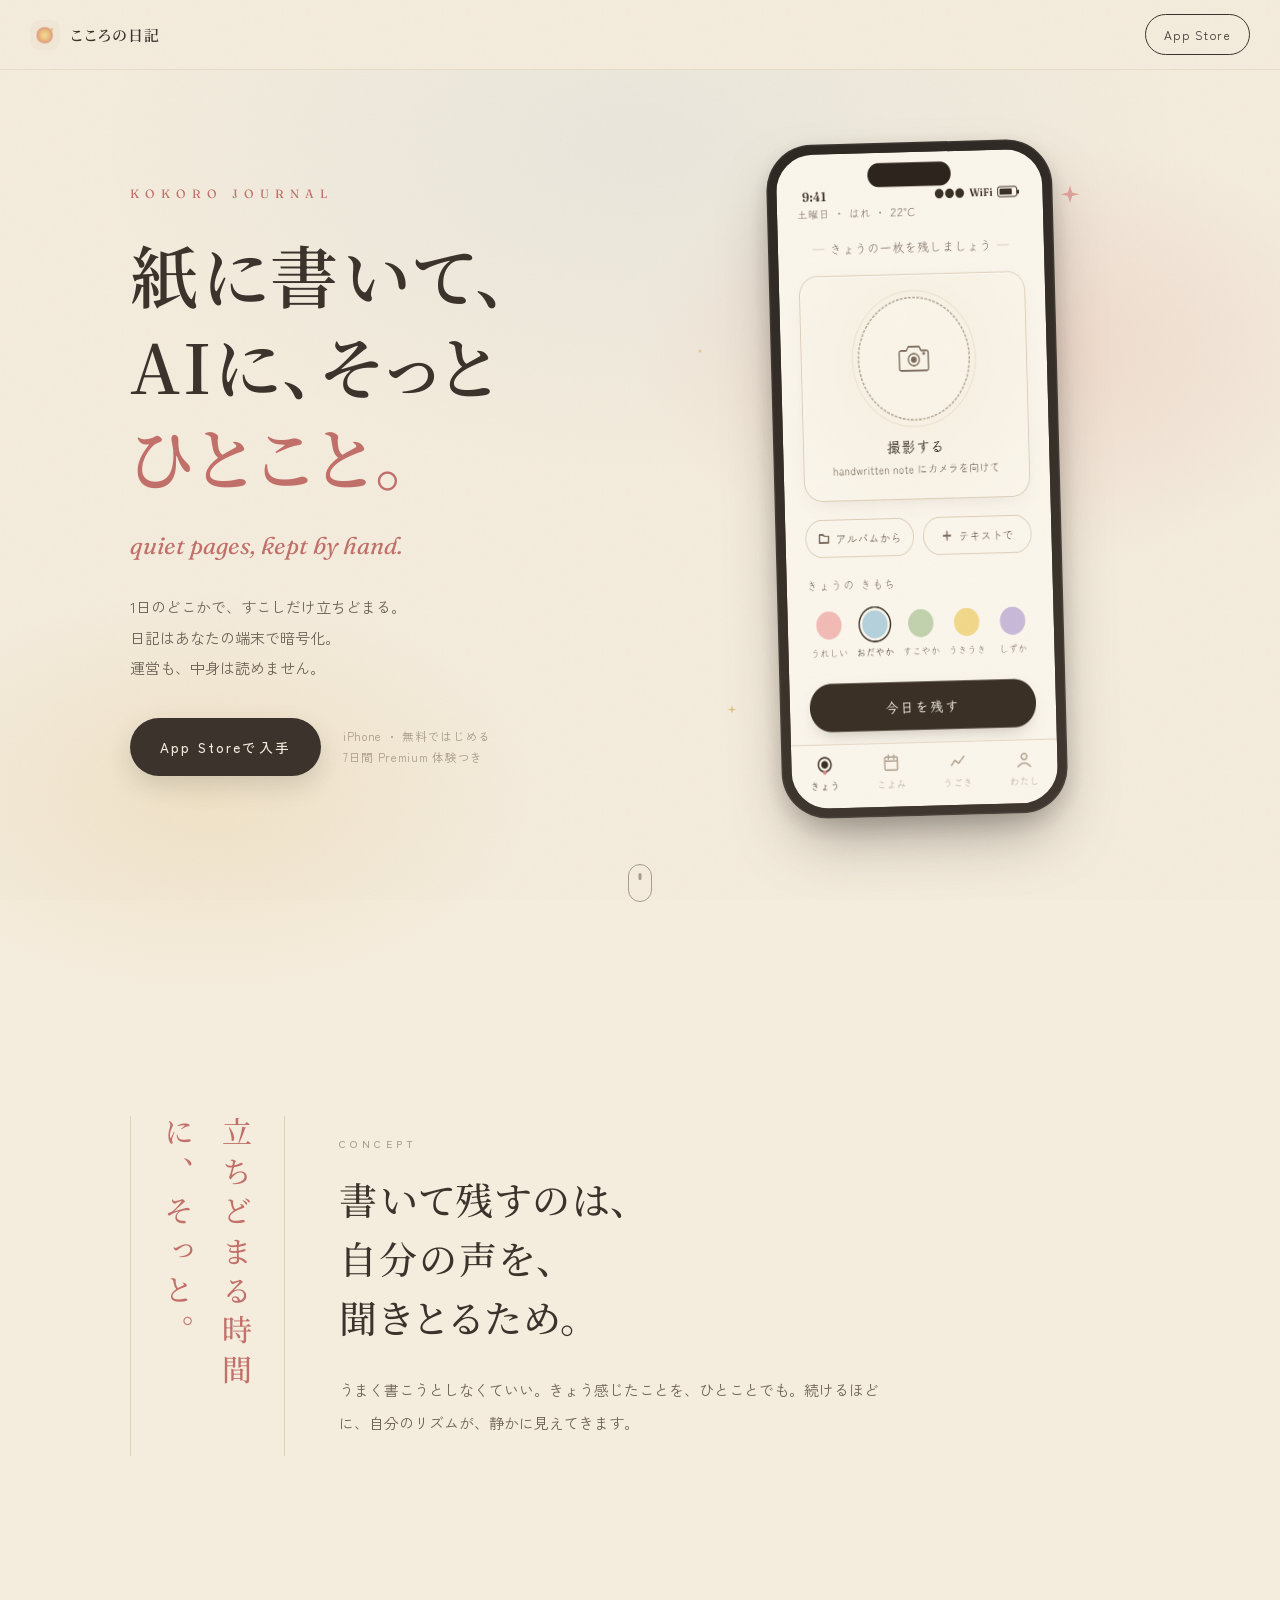
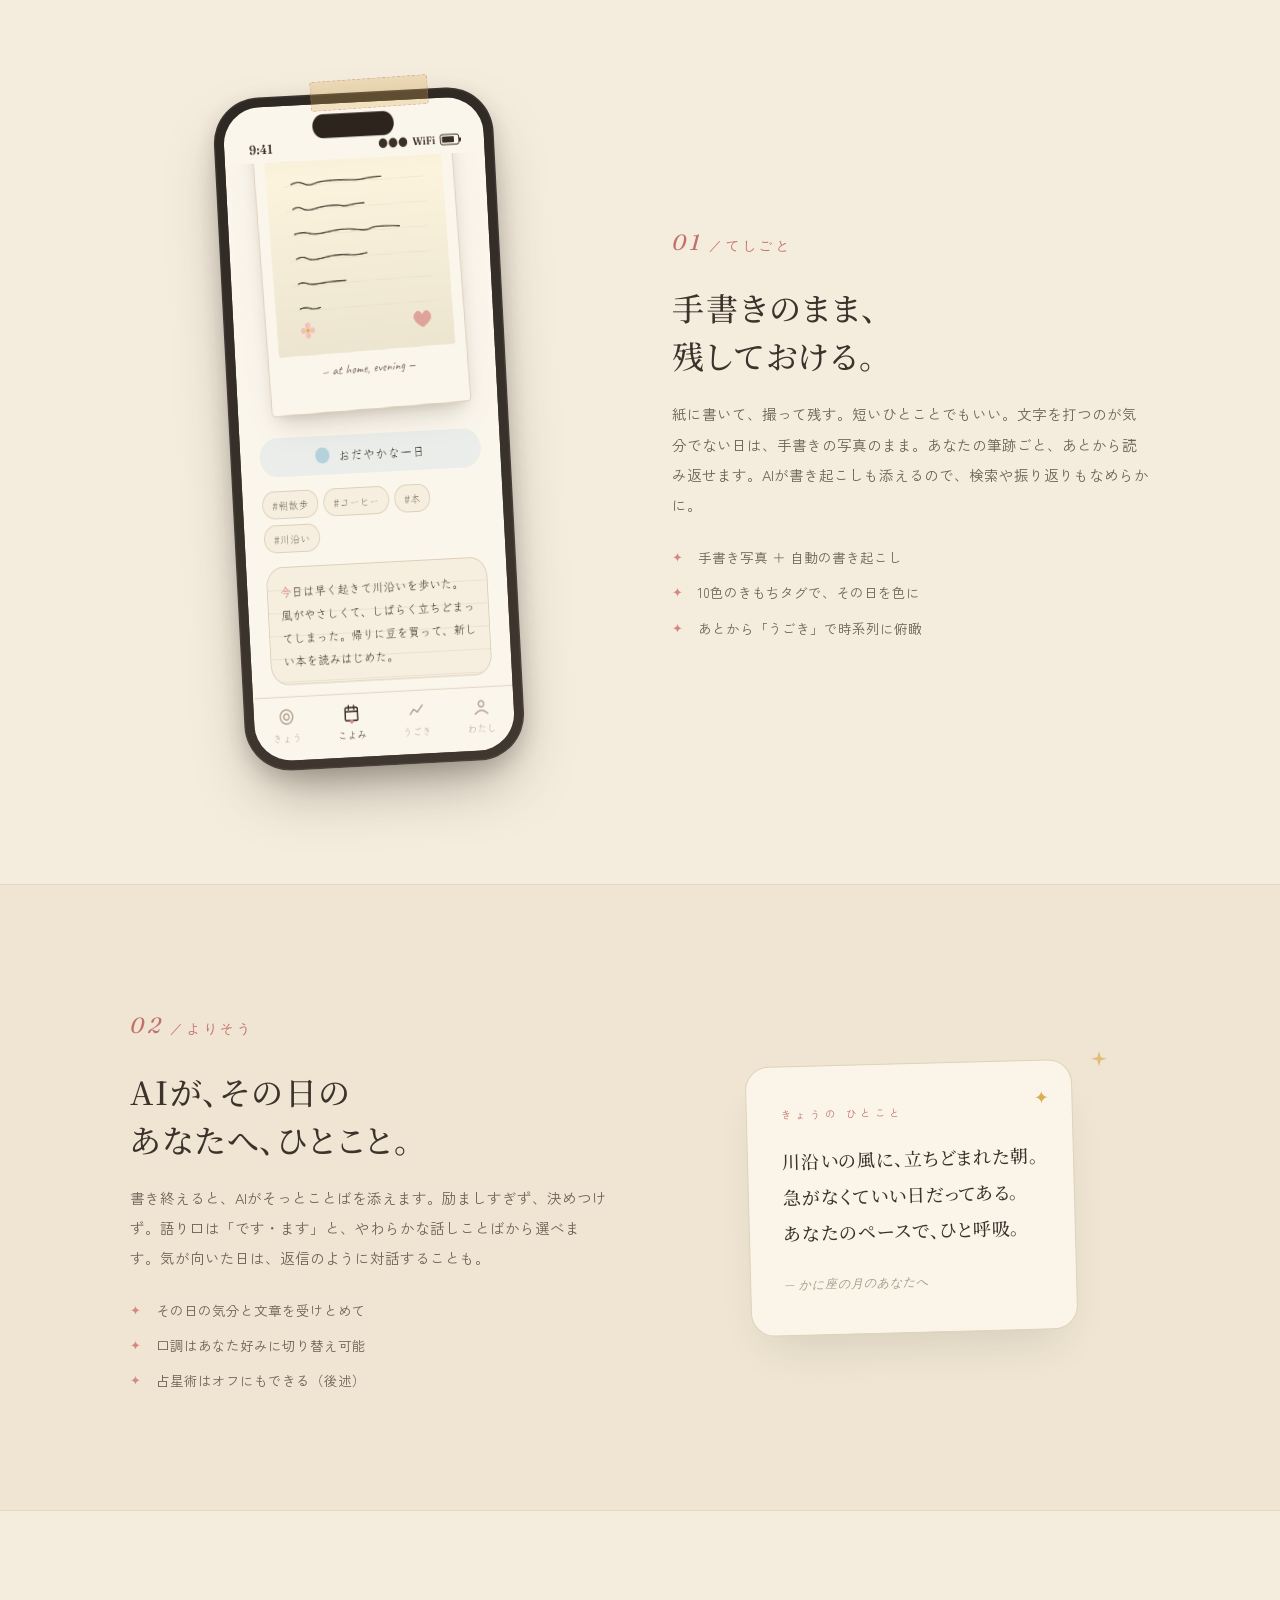
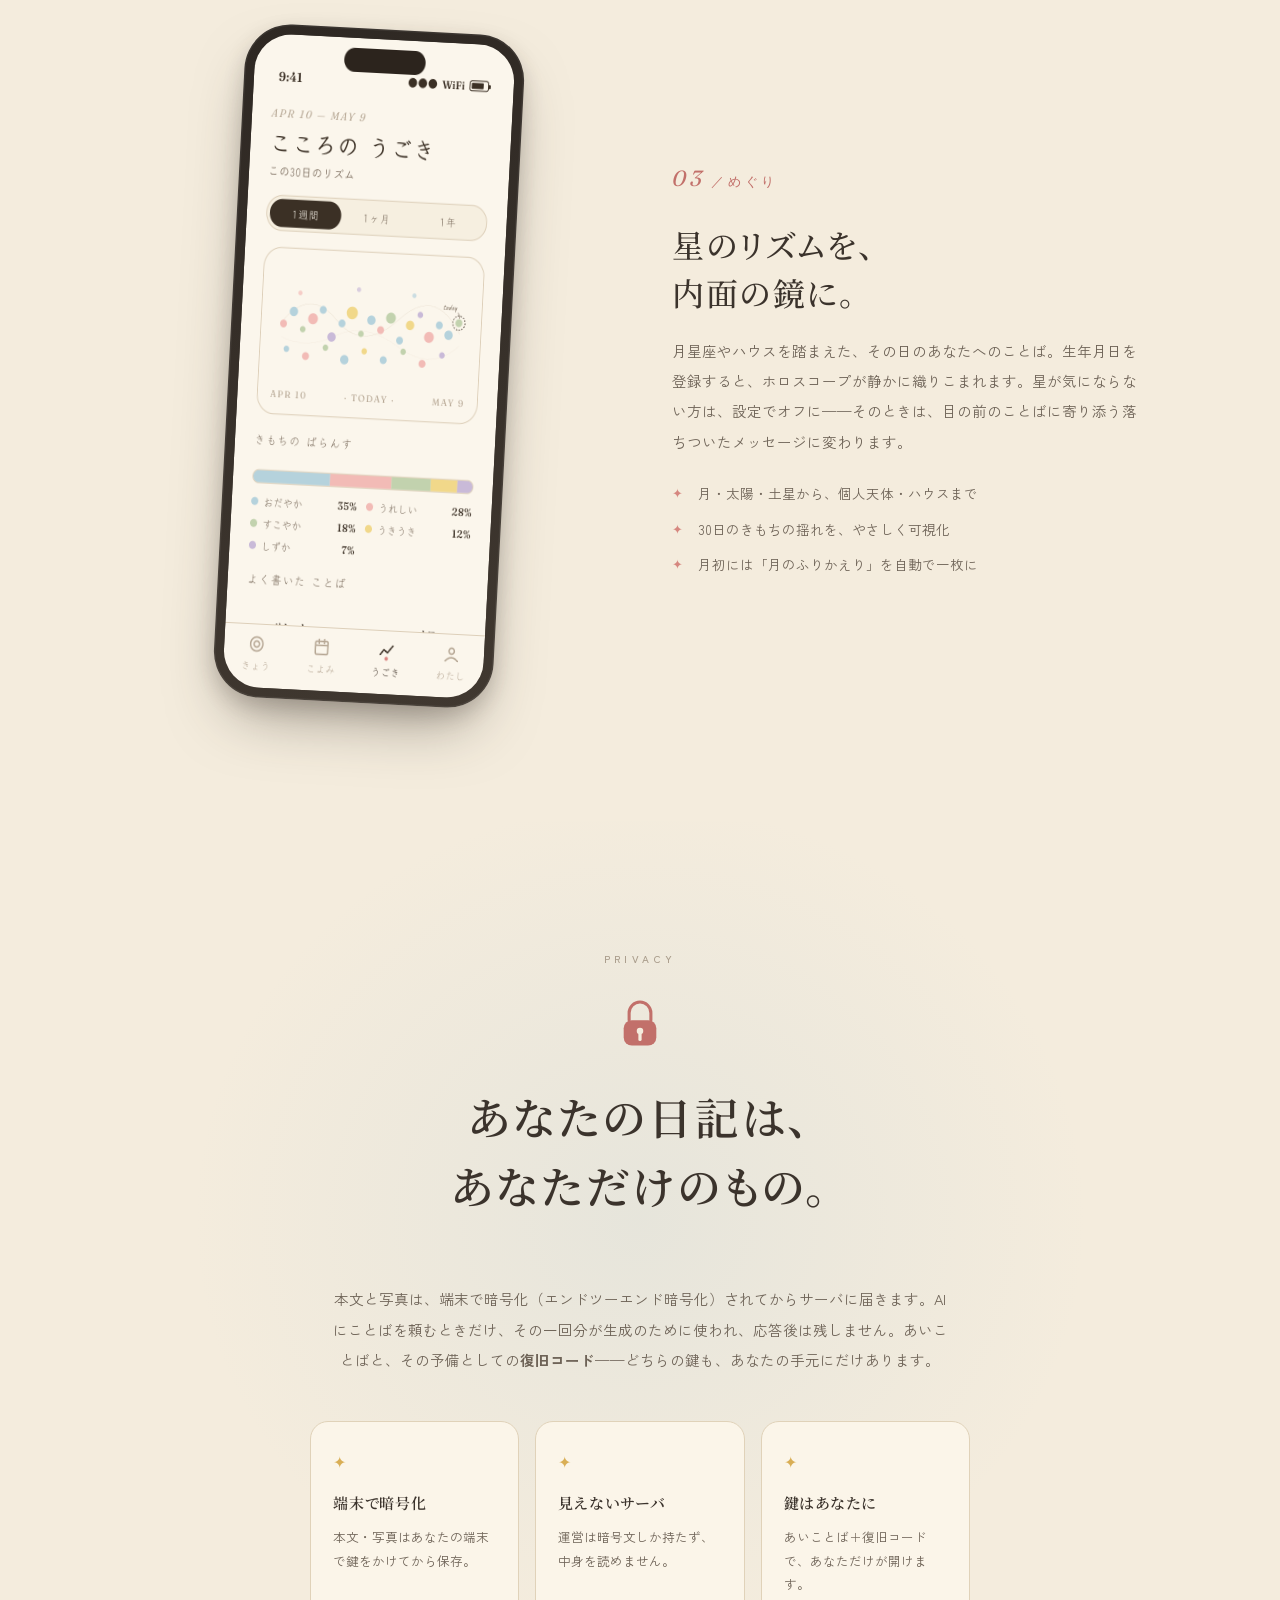
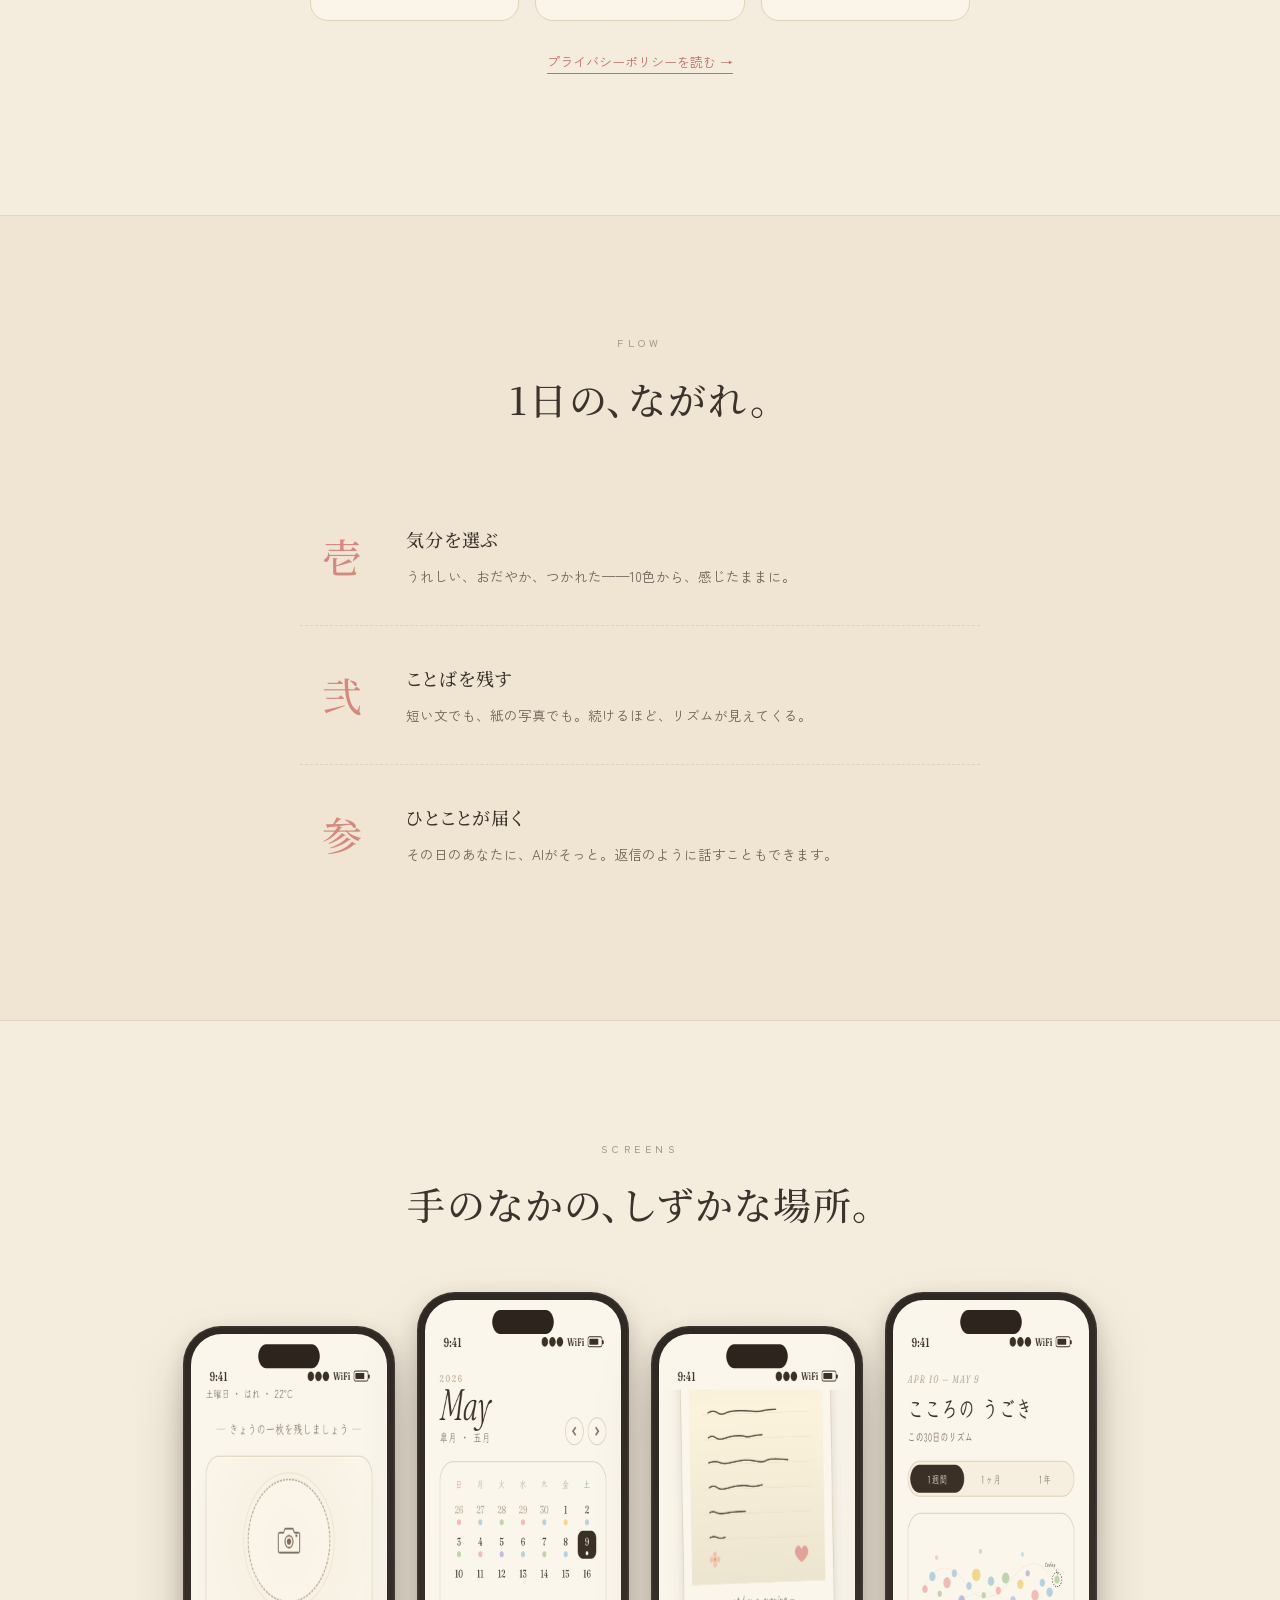
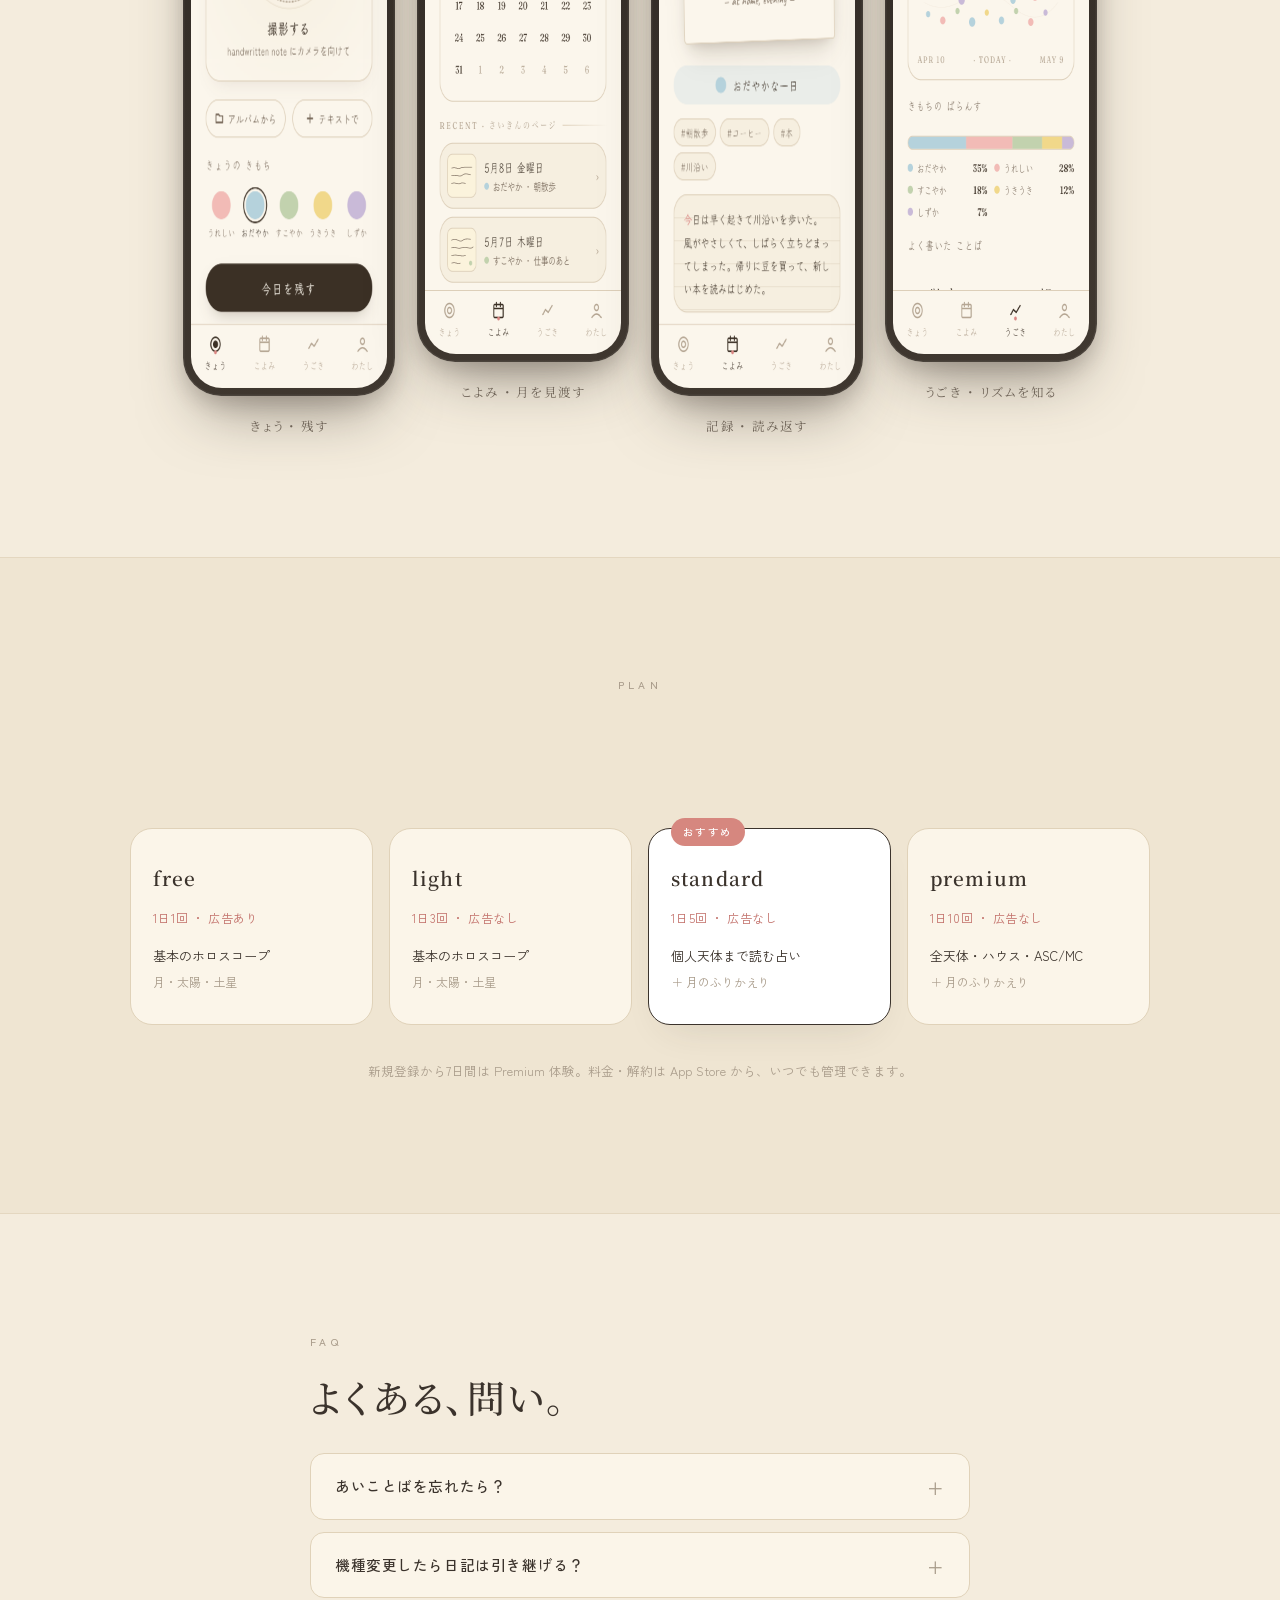
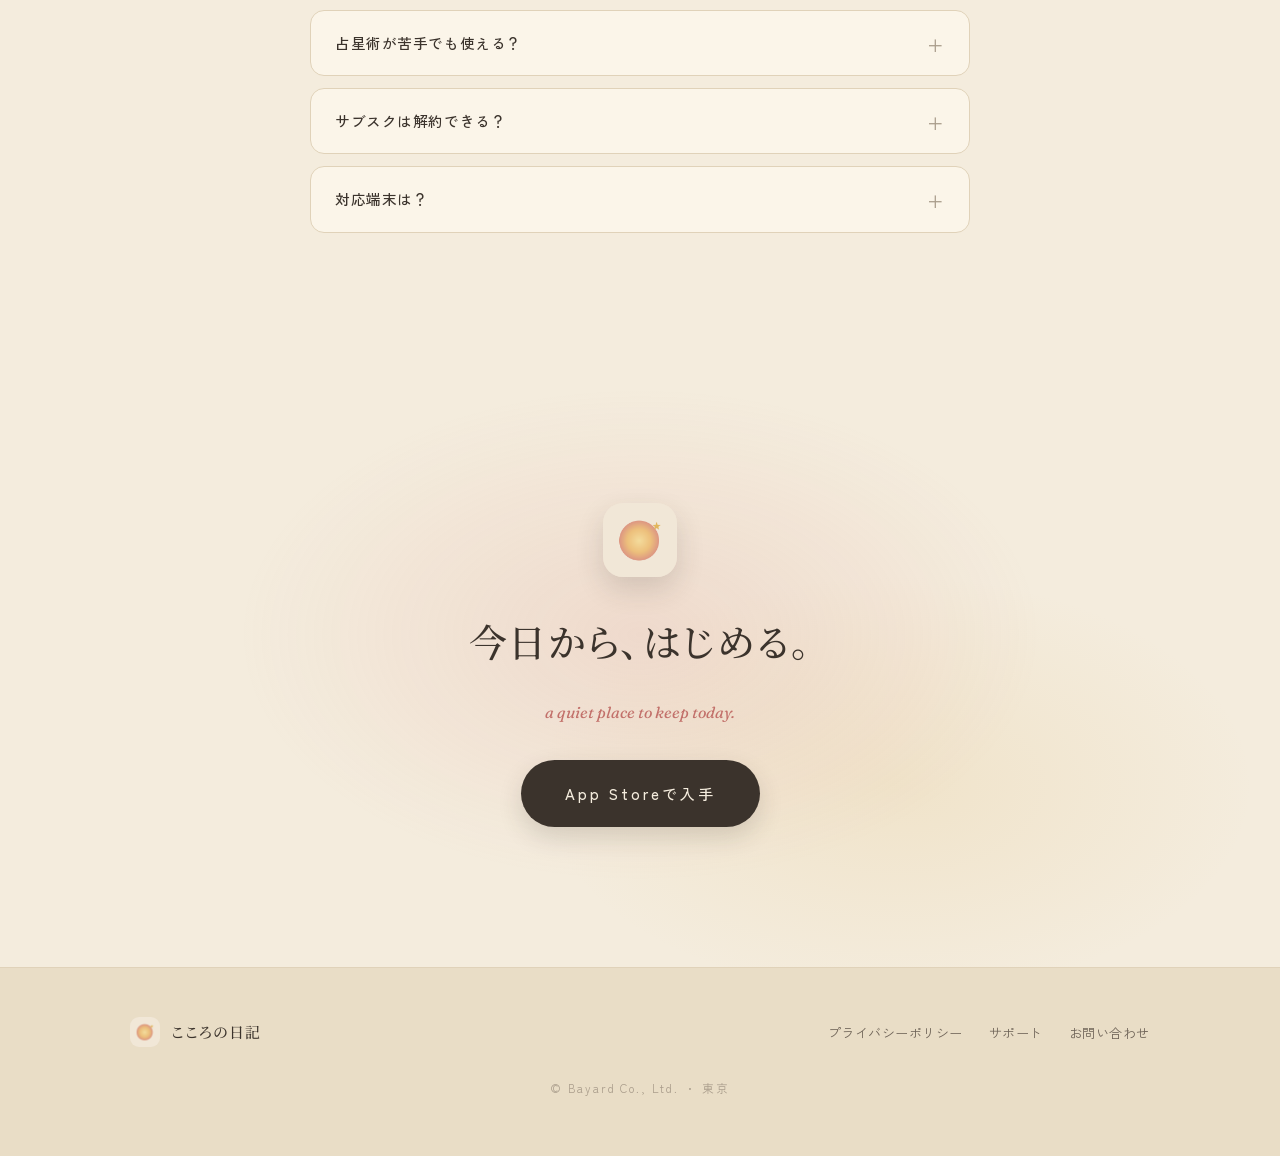
==== commit 22ea02a1: "feat(site): LPを全面刷新（実機画面・デバイスフレーム・編集デザイン） - 実アプリ画面4点をモックから撮影し assets/shots/ に配置（today/calendar/detai" ====
--- a/index.html
+++ b/index.html
@@ -4,240 +4,274 @@
 <meta charset="utf-8">
 <meta name="viewport" content="width=device-width,initial-scale=1">
 <title>こころの日記 — 紙に書いて、AIにそっとひとこと</title>
-<meta name="description" content="1日のどこかで、すこしだけ立ちどまる。紙に書く時間を支える iOS アプリ。日記はあなたの端末で暗号化、運営も中身は読めません。月星座やハウスを踏まえたメッセージも、必要な人だけに。">
+<meta name="description" content="1日のどこかで、すこしだけ立ちどまる。手書きの日記を残し、AIがそっとひとことを添える iOS アプリ。日記はあなたの端末で暗号化、運営も中身は読めません。月星座やハウスを踏まえたことばも、必要な人だけに。">
 <meta property="og:title" content="こころの日記">
 <meta property="og:description" content="紙に書いて、AIにそっとひとこと。日記はあなたの端末で暗号化。">
 <meta property="og:type" content="website">
 <meta property="og:url" content="https://kokorojournal.app/">
 <meta property="og:image" content="https://kokorojournal.app/assets/icon.png">
-<meta name="theme-color" content="#F1E7D7">
+<meta name="theme-color" content="#F4ECDD">
 <link rel="icon" href="assets/icon.png">
 <link rel="apple-touch-icon" href="assets/icon.png">
 <link rel="preconnect" href="https://fonts.googleapis.com">
 <link rel="preconnect" href="https://fonts.gstatic.com" crossorigin>
-<link href="https://fonts.googleapis.com/css2?family=Noto+Sans+JP:wght@300;400;500;700&family=Noto+Serif+JP:wght@400;500;700&display=swap" rel="stylesheet">
+<link href="https://fonts.googleapis.com/css2?family=Fraunces:ital,opsz,wght@0,9..144,400;0,9..144,500;1,9..144,400;1,9..144,500&family=Noto+Serif+JP:wght@400;500;600;700&family=Zen+Kaku+Gothic+New:wght@300;400;500;700&display=swap" rel="stylesheet">
 <link rel="stylesheet" href="style.css">
 </head>
 <body class="lp">
-
-<header class="hero">
-  <div class="hero-bg" aria-hidden="true"></div>
-  <div class="lp-wrap">
-    <div class="hero-inner">
-      <div class="hero-text reveal">
-        <p class="eyebrow">KOKORO  ・  こころの日記</p>
-        <h1 class="hero-title">紙に書いて、<br>AIにそっと、<br>ひとこと。</h1>
-        <p class="hero-sub">日記はあなたの端末で暗号化。<br>運営も、中身は読めません。</p>
-        <a class="cta" href="https://apps.apple.com/jp/app/id6767930351" rel="noopener">App Storeで入手</a>
-        <p class="hero-meta">iPhone ・ 無料ではじめる ・ 7日間 Premium 体験つき</p>
-      </div>
-      <div class="hero-art reveal">
-        <div class="hero-icon-wrap">
-          <img src="assets/icon.png" alt="" class="hero-icon">
-          <svg class="hero-spark spark-a" viewBox="0 0 24 24" aria-hidden="true"><path d="M12 2 l1.6 5.4 l5.4 1.6 l-5.4 1.6 l-1.6 5.4 l-1.6 -5.4 l-5.4 -1.6 l5.4 -1.6 Z" fill="#DA8682"/></svg>
-          <svg class="hero-spark spark-b" viewBox="0 0 24 24" aria-hidden="true"><path d="M12 4 l1 4 l4 1 l-4 1 l-1 4 l-1 -4 l-4 -1 l4 -1 Z" fill="#E2B65C"/></svg>
+<div class="grain" aria-hidden="true"></div>
+
+<!-- ░░ NAV ░░ -->
+<nav class="nav-bar">
+  <a class="nav-brand" href="#top"><img src="assets/icon.png" alt=""><span>こころの日記</span></a>
+  <a class="nav-cta" href="https://apps.apple.com/jp/app/id6767930351" rel="noopener">App Store</a>
+</nav>
+
+<!-- ░░ HERO ░░ -->
+<header class="hero" id="top">
+  <div class="hero-glow" aria-hidden="true"></div>
+  <div class="wrap hero-grid">
+    <div class="hero-copy">
+      <p class="kicker reveal">KOKORO&nbsp;JOURNAL</p>
+      <h1 class="hero-h reveal d1">紙に書いて、<br>AIに、そっと<br><span class="ink-accent">ひとこと。</span></h1>
+      <p class="latin-lead reveal d2"><em>quiet pages, kept by hand.</em></p>
+      <p class="hero-lead reveal d3">1日のどこかで、すこしだけ立ちどまる。<br>日記はあなたの端末で暗号化。<br>運営も、中身は読めません。</p>
+      <div class="hero-actions reveal d4">
+        <a class="btn-primary" href="https://apps.apple.com/jp/app/id6767930351" rel="noopener">App&nbsp;Storeで入手</a>
+        <span class="hero-note">iPhone ・ 無料ではじめる<br>7日間 Premium 体験つき</span>
+      </div>
+    </div>
+    <div class="hero-stage reveal d2">
+      <div class="float">
+        <div class="device device-hero">
+          <img src="assets/shots/screen-today.png" alt="こころの日記の「きょう」画面。手書きの記録を撮影し、気分を選ぶ。" width="294" height="654" loading="eager">
         </div>
       </div>
-    </div>
-  </div>
+      <svg class="spark s-a" viewBox="0 0 24 24" aria-hidden="true"><path d="M12 2l1.7 5.6L19.4 9l-5.7 1.4L12 16l-1.7-5.6L4.6 9l5.7-1.4z"/></svg>
+      <svg class="spark s-b" viewBox="0 0 24 24" aria-hidden="true"><path d="M12 4l1.1 4 4 1.1-4 1.1L12 14l-1.1-3.8-4-1.1 4-1.1z"/></svg>
+      <svg class="spark s-c" viewBox="0 0 24 24" aria-hidden="true"><circle cx="12" cy="12" r="3"/></svg>
+    </div>
+  </div>
+  <div class="scroll-hint reveal d4" aria-hidden="true"><span></span></div>
 </header>
 
-<section class="section section-concept">
-  <div class="lp-wrap narrow reveal">
-    <p class="eyebrow">CONCEPT</p>
-    <h2 class="serif large">立ち止まる時間に、<br>そっと寄り添う。</h2>
-    <p class="lead-p">1日のどこかで、すこしだけ立ちどまる。<br>書いて残すのは、自分の声を聞きとるため。<br>続けるほど、自分のリズムが見えてきます。</p>
-  </div>
-</section>
-
-<section class="section section-features">
-  <div class="lp-wrap">
-    <p class="eyebrow center">FEATURES</p>
-    <h2 class="serif center">3つの、しるべ。</h2>
-
-    <article class="feature reveal">
-      <div class="feature-art">
-        <svg viewBox="0 0 132 132" class="illo" aria-hidden="true">
-          <circle cx="66" cy="66" r="62" fill="#FBF6EC"/>
-          <rect x="40" y="36" width="52" height="64" rx="8" fill="none" stroke="#DA8682" stroke-width="3.5"/>
-          <line x1="51" y1="56" x2="81" y2="56" stroke="#DA8682" stroke-width="3" stroke-linecap="round"/>
-          <line x1="51" y1="68" x2="81" y2="68" stroke="#DA8682" stroke-width="3" stroke-linecap="round"/>
-          <line x1="51" y1="80" x2="69" y2="80" stroke="#DA8682" stroke-width="3" stroke-linecap="round"/>
-          <path d="M84 96 L98 82 L104 88 L90 102 Z" fill="#E2B65C"/>
-        </svg>
-      </div>
-      <div class="feature-text">
-        <p class="num">01</p>
-        <h3 class="serif">手書きで、残す。</h3>
-        <p>紙に書いて、撮って残す。短いひとことでもいい。文字が苦手なら、手書きの写真のままで。あなたの言葉のまま、あとから読み返せます。</p>
-      </div>
-    </article>
-
-    <article class="feature reverse reveal">
-      <div class="feature-art">
-        <svg viewBox="0 0 132 132" class="illo" aria-hidden="true">
-          <circle cx="66" cy="66" r="62" fill="#FBF6EC"/>
-          <circle cx="60" cy="68" r="25" fill="#E2B65C"/>
-          <circle cx="72" cy="61" r="22" fill="#FBF6EC"/>
-          <path d="M92 46 l3 8 l8 3 l-8 3 l-3 8 l-3 -8 l-8 -3 l8 -3 Z" fill="#DA8682"/>
-          <circle cx="86" cy="88" r="3.2" fill="#DA8682"/>
-        </svg>
-      </div>
-      <div class="feature-text">
-        <p class="num">02</p>
-        <h3 class="serif">星のリズムを、織りこむ。</h3>
-        <p>月星座やハウスを踏まえた、その日のあなたへのひとこと。占星術が苦手な方は、設定でOFFにもできます。星を使わない時は、目の前のことばに寄り添う落ちついたメッセージに。</p>
-      </div>
-    </article>
-
-    <article class="feature reveal">
-      <div class="feature-art">
-        <svg viewBox="0 0 132 132" class="illo" aria-hidden="true">
-          <circle cx="66" cy="66" r="62" fill="#FBF6EC"/>
-          <path d="M50 62 v-9 a16 16 0 0 1 32 0 v9" fill="none" stroke="#DA8682" stroke-width="3.5" stroke-linecap="round"/>
-          <rect x="42" y="62" width="48" height="40" rx="10" fill="#DA8682"/>
-          <circle cx="66" cy="78" r="5" fill="#FBF6EC"/>
-          <rect x="64" y="80" width="4" height="11" rx="2" fill="#FBF6EC"/>
-        </svg>
-      </div>
-      <div class="feature-text">
-        <p class="num">03</p>
-        <h3 class="serif">鍵は、あなたの中に。</h3>
-        <p>日記はあなたの端末で暗号化されてからサーバに送られます。鍵はあなたの端末の中、運営も中身を読めません。あいことばを忘れた時のために、復旧コードもあります。</p>
-      </div>
-    </article>
-  </div>
-</section>
-
-<section class="section section-tint section-flow">
-  <div class="lp-wrap reveal">
-    <p class="eyebrow center">FLOW</p>
-    <h2 class="serif center">1日の、ながれ。</h2>
+<!-- ░░ MANIFESTO ░░ -->
+<section class="section manifesto">
+  <div class="wrap manifesto-grid">
+    <p class="vtext serif reveal" aria-hidden="true">立ちどまる時間に、そっと。</p>
+    <div class="manifesto-body reveal d1">
+      <p class="eyebrow">CONCEPT</p>
+      <h2 class="serif balance">書いて残すのは、<br>自分の声を、<br>聞きとるため。</h2>
+      <p class="lead">うまく書こうとしなくていい。きょう感じたことを、ひとことでも。続けるほどに、自分のリズムが、静かに見えてきます。</p>
+    </div>
+  </div>
+</section>
+
+<!-- ░░ FEATURE 01 — 手書き ░░ -->
+<section class="section feature">
+  <div class="wrap feat-grid">
+    <div class="feat-stage reveal">
+      <div class="device tilt-l">
+        <img src="assets/shots/screen-detail.png" alt="手書きの日記を撮影し、文字起こしとタグ、おだやかな一日というまとめが付いた詳細画面。" width="294" height="654" loading="lazy">
+      </div>
+      <span class="tape" aria-hidden="true"></span>
+    </div>
+    <div class="feat-text reveal d1">
+      <p class="num"><span>01</span>／てしごと</p>
+      <h3 class="serif">手書きのまま、<br>残しておける。</h3>
+      <p>紙に書いて、撮って残す。短いひとことでもいい。文字を打つのが気分でない日は、手書きの写真のまま。あなたの筆跡ごと、あとから読み返せます。AIが書き起こしも添えるので、検索や振り返りもなめらかに。</p>
+      <ul class="ticks">
+        <li>手書き写真 ＋ 自動の書き起こし</li>
+        <li>10色のきもちタグで、その日を色に</li>
+        <li>あとから「うごき」で時系列に俯瞰</li>
+      </ul>
+    </div>
+  </div>
+</section>
+
+<!-- ░░ FEATURE 02 — AIのひとこと ░░ -->
+<section class="section feature tint">
+  <div class="wrap feat-grid reverse">
+    <div class="feat-stage reveal">
+      <div class="msg-card">
+        <p class="msg-eyebrow">きょうの ひとこと</p>
+        <p class="msg-body serif">川沿いの風に、立ちどまれた朝。<br>急がなくていい日だってある。<br>あなたのペースで、ひと呼吸。</p>
+        <p class="msg-sign">— かに座の月のあなたへ</p>
+      </div>
+      <svg class="spark s-d" viewBox="0 0 24 24" aria-hidden="true"><path d="M12 2l1.7 5.6L19.4 9l-5.7 1.4L12 16l-1.7-5.6L4.6 9l5.7-1.4z"/></svg>
+    </div>
+    <div class="feat-text reveal d1">
+      <p class="num"><span>02</span>／よりそう</p>
+      <h3 class="serif">AIが、その日の<br>あなたへ、ひとこと。</h3>
+      <p>書き終えると、AIがそっとことばを添えます。励ましすぎず、決めつけず。語り口は「です・ます」と、やわらかな話しことばから選べます。気が向いた日は、返信のように対話することも。</p>
+      <ul class="ticks">
+        <li>その日の気分と文章を受けとめて</li>
+        <li>口調はあなた好みに切り替え可能</li>
+        <li>占星術はオフにもできる（後述）</li>
+      </ul>
+    </div>
+  </div>
+</section>
+
+<!-- ░░ FEATURE 03 — 星のリズム ░░ -->
+<section class="section feature">
+  <div class="wrap feat-grid">
+    <div class="feat-stage reveal">
+      <div class="device tilt-r">
+        <img src="assets/shots/screen-mind.png" alt="こころのうごき画面。30日のきもちの散布図と、感情のバランス、よく書いたことば。" width="294" height="654" loading="lazy">
+      </div>
+    </div>
+    <div class="feat-text reveal d1">
+      <p class="num"><span>03</span>／めぐり</p>
+      <h3 class="serif">星のリズムを、<br>内面の鏡に。</h3>
+      <p>月星座やハウスを踏まえた、その日のあなたへのことば。生年月日を登録すると、ホロスコープが静かに織りこまれます。星が気にならない方は、設定でオフに——そのときは、目の前のことばに寄り添う落ちついたメッセージに変わります。</p>
+      <ul class="ticks">
+        <li>月・太陽・土星から、個人天体・ハウスまで</li>
+        <li>30日のきもちの揺れを、やさしく可視化</li>
+        <li>月初には「月のふりかえり」を自動で一枚に</li>
+      </ul>
+    </div>
+  </div>
+</section>
+
+<!-- ░░ PRIVACY ░░ -->
+<section class="section privacy">
+  <div class="privacy-glow" aria-hidden="true"></div>
+  <div class="wrap narrow center">
+    <p class="eyebrow reveal">PRIVACY</p>
+    <svg class="lock-mark reveal d1" viewBox="0 0 64 64" aria-hidden="true">
+      <path d="M20 30v-8a12 12 0 0 1 24 0v8" fill="none" stroke="currentColor" stroke-width="3.4" stroke-linecap="round"/>
+      <rect x="14" y="30" width="36" height="28" rx="9" fill="currentColor"/>
+      <circle cx="32" cy="42" r="3.6" fill="var(--paper)"/>
+      <rect x="30.2" y="44" width="3.6" height="9" rx="1.8" fill="var(--paper)"/>
+    </svg>
+    <p class="pull serif reveal d1">あなたの日記は、<br>あなただけのもの。</p>
+    <p class="pull-sub reveal d2">運営も、中身を読めません。</p>
+    <p class="privacy-body reveal d2">本文と写真は、端末で暗号化（エンドツーエンド暗号化）されてからサーバに届きます。AIにことばを頼むときだけ、その一回分が生成のために使われ、応答後は残しません。あいことばと、その予備としての<b>復旧コード</b>——どちらの鍵も、あなたの手元にだけあります。</p>
+    <div class="priv-cards reveal d3">
+      <div class="priv-card"><span class="pc-i">✦</span><b>端末で暗号化</b><p>本文・写真はあなたの端末で鍵をかけてから保存。</p></div>
+      <div class="priv-card"><span class="pc-i">✦</span><b>見えないサーバ</b><p>運営は暗号文しか持たず、中身を読めません。</p></div>
+      <div class="priv-card"><span class="pc-i">✦</span><b>鍵はあなたに</b><p>あいことば＋復旧コードで、あなただけが開けます。</p></div>
+    </div>
+    <p class="muted reveal d3"><a href="privacy.html">プライバシーポリシーを読む →</a></p>
+  </div>
+</section>
+
+<!-- ░░ FLOW ░░ -->
+<section class="section flow tint">
+  <div class="wrap">
+    <p class="eyebrow center reveal">FLOW</p>
+    <h2 class="serif center reveal d1">1日の、ながれ。</h2>
     <ol class="steps">
-      <li>
-        <span class="step-n serif">壱</span>
-        <div>
-          <h4 class="serif">気分を選ぶ</h4>
-          <p>うれしい、しずか、つかれた——感じたままに。10色から複数選べます。</p>
-        </div>
-      </li>
-      <li>
-        <span class="step-n serif">弐</span>
-        <div>
-          <h4 class="serif">ことばを残す</h4>
-          <p>短い文でも、紙の写真でも。続けるほど、自分のリズムが見えてきます。</p>
-        </div>
-      </li>
-      <li>
-        <span class="step-n serif">参</span>
-        <div>
-          <h4 class="serif">AIのひとこと</h4>
-          <p>その日のあなたに、そっと届きます。気が向いた時は、返信のように会話することも。</p>
-        </div>
-      </li>
+      <li class="reveal"><span class="step-n serif">壱</span><div><h4 class="serif">気分を選ぶ</h4><p>うれしい、おだやか、つかれた——10色から、感じたままに。</p></div></li>
+      <li class="reveal d1"><span class="step-n serif">弐</span><div><h4 class="serif">ことばを残す</h4><p>短い文でも、紙の写真でも。続けるほど、リズムが見えてくる。</p></div></li>
+      <li class="reveal d2"><span class="step-n serif">参</span><div><h4 class="serif">ひとことが届く</h4><p>その日のあなたに、AIがそっと。返信のように話すこともできます。</p></div></li>
     </ol>
   </div>
 </section>
 
-<section class="section section-quote">
-  <div class="lp-wrap narrow center reveal">
-    <p class="eyebrow">PRIVACY</p>
-    <p class="quote serif">あなたの日記は、<br>あなたのもの。</p>
-    <p class="quote-sub">運営も、中身を読めません。</p>
-    <p class="body">本文と写真は端末で暗号化（E2EE）されてからサーバに送られます。AIに依頼するときだけ、その1回分が一時的に生成のため使われ、応答後は残しません。あいことばと、その予備としての復旧コード——どちらの鍵も、あなたの手元にだけあります。</p>
-    <p class="muted"><a href="privacy.html">プライバシーポリシーを読む</a></p>
-  </div>
-</section>
-
-<section class="section section-tint section-plans">
-  <div class="lp-wrap reveal">
-    <p class="eyebrow center">PLAN</p>
-    <h2 class="serif center">あなたに合った、頻度で。</h2>
-    <div class="plans">
-      <div class="plan">
+<!-- ░░ GALLERY ░░ -->
+<section class="section gallery">
+  <div class="wrap">
+    <p class="eyebrow center reveal">SCREENS</p>
+    <h2 class="serif center reveal d1">手のなかの、しずかな場所。</h2>
+    <div class="gal-row reveal d1">
+      <figure class="gal-item"><div class="device sm"><img src="assets/shots/screen-today.png" alt="きょう画面" width="294" height="654" loading="lazy"></div><figcaption>きょう ・ 残す</figcaption></figure>
+      <figure class="gal-item up"><div class="device sm"><img src="assets/shots/screen-calendar.png" alt="こよみ画面" width="294" height="654" loading="lazy"></div><figcaption>こよみ ・ 月を見渡す</figcaption></figure>
+      <figure class="gal-item"><div class="device sm"><img src="assets/shots/screen-detail.png" alt="詳細画面" width="294" height="654" loading="lazy"></div><figcaption>記録 ・ 読み返す</figcaption></figure>
+      <figure class="gal-item up"><div class="device sm"><img src="assets/shots/screen-mind.png" alt="うごき画面" width="294" height="654" loading="lazy"></div><figcaption>うごき ・ リズムを知る</figcaption></figure>
+    </div>
+  </div>
+</section>
+
+<!-- ░░ PLANS ░░ -->
+<section class="section plans tint">
+  <div class="wrap">
+    <p class="eyebrow center reveal">PLAN</p>
+    <h2 class="serif center reveal d1">あなたに合った、頻度で。</h2>
+    <div class="plan-grid">
+      <div class="plan reveal">
         <h4 class="serif">free</h4>
-        <p class="plan-tag">1日1回 ・ 広告あり</p>
-        <p class="plan-d">基本のホロスコープ<br>（月・太陽・土星）</p>
-      </div>
-      <div class="plan">
+        <p class="p-tag">1日1回 ・ 広告あり</p>
+        <p class="p-d">基本のホロスコープ<br><span class="dim">月・太陽・土星</span></p>
+      </div>
+      <div class="plan reveal d1">
         <h4 class="serif">light</h4>
-        <p class="plan-tag">1日3回 ・ 広告なし</p>
-        <p class="plan-d">基本のホロスコープ<br>（月・太陽・土星）</p>
-      </div>
-      <div class="plan plan-hi">
-        <h4 class="serif">standard <span class="badge">おすすめ</span></h4>
-        <p class="plan-tag">1日5回 ・ 広告なし</p>
-        <p class="plan-d">+ 個人天体（水・金・火）<br>+ 月のふりかえり</p>
-      </div>
-      <div class="plan">
+        <p class="p-tag">1日3回 ・ 広告なし</p>
+        <p class="p-d">基本のホロスコープ<br><span class="dim">月・太陽・土星</span></p>
+      </div>
+      <div class="plan featured reveal d1">
+        <span class="ribbon">おすすめ</span>
+        <h4 class="serif">standard</h4>
+        <p class="p-tag">1日5回 ・ 広告なし</p>
+        <p class="p-d">個人天体まで読む占い<br><span class="dim">＋ 月のふりかえり</span></p>
+      </div>
+      <div class="plan reveal d2">
         <h4 class="serif">premium</h4>
-        <p class="plan-tag">1日10回 ・ 広告なし</p>
-        <p class="plan-d">+ 全天体・ハウス・ASC/MC<br>+ 月のふりかえり</p>
-      </div>
-    </div>
-    <p class="note center">新規登録から7日間は Premium 体験。料金・解約は App Store から、いつでも管理できます。</p>
-  </div>
-</section>
-
-<section class="section section-faq">
-  <div class="lp-wrap narrow reveal">
-    <p class="eyebrow">FAQ</p>
-    <h2 class="serif">よくある、問い。</h2>
-    <details>
-      <summary>あいことばを忘れたら？</summary>
-      <p>設定時に表示される <b>復旧コード</b> を保管しておけば、ロック画面の「あいことばを忘れた→復旧コードで開く」から日記を取り戻せます。両方を失うと、E2EE の性質上、運営でも復元できません。</p>
-    </details>
-    <details>
-      <summary>機種変更したら日記は引き継げる？</summary>
-      <p>同じ Apple ID でサインインすれば、サーバから日記が戻ります。あいことばを入力すると暗号鍵が復元され、いつも通り使えます。</p>
-    </details>
-    <details>
-      <summary>占星術が苦手でも使える？</summary>
-      <p>はい。設定で「占星術を使う」を OFF にすると、星に触れない落ち着いたメッセージになります。後からいつでも切替できます。</p>
-    </details>
-    <details>
-      <summary>サブスクは解約できる？</summary>
-      <p>いつでも解約できます。お使いの Apple ID の「サブスクリプション」設定から手続きください。</p>
-    </details>
-    <details>
-      <summary>対応端末は？</summary>
-      <p>現在は iPhone（iOS）のみ対応です。</p>
-    </details>
-  </div>
-</section>
-
-<section class="section section-cta">
-  <div class="lp-wrap center reveal">
+        <p class="p-tag">1日10回 ・ 広告なし</p>
+        <p class="p-d">全天体・ハウス・ASC/MC<br><span class="dim">＋ 月のふりかえり</span></p>
+      </div>
+    </div>
+    <p class="note center reveal d2">新規登録から7日間は Premium 体験。料金・解約は App Store から、いつでも管理できます。</p>
+  </div>
+</section>
+
+<!-- ░░ FAQ ░░ -->
+<section class="section faq">
+  <div class="wrap narrow">
+    <p class="eyebrow reveal">FAQ</p>
+    <h2 class="serif reveal d1">よくある、問い。</h2>
+    <div class="reveal d1">
+    <details><summary>あいことばを忘れたら？</summary><p>設定時に表示される <b>復旧コード</b> を保管しておけば、ロック画面の「あいことばを忘れた→復旧コードで開く」から日記を取り戻せます。両方を失うと、E2EE の性質上、運営でも復元できません。</p></details>
+    <details><summary>機種変更したら日記は引き継げる？</summary><p>同じ Apple ID でサインインすれば、サーバから日記が戻ります。あいことばを入力すると暗号鍵が復元され、いつも通り使えます。</p></details>
+    <details><summary>占星術が苦手でも使える？</summary><p>はい。設定で「占星術を使う」を OFF にすると、星に触れない落ち着いたメッセージになります。後からいつでも切り替えられます。</p></details>
+    <details><summary>サブスクは解約できる？</summary><p>いつでも解約できます。お使いの Apple ID の「サブスクリプション」設定から手続きください。</p></details>
+    <details><summary>対応端末は？</summary><p>現在は iPhone（iOS）のみ対応です。</p></details>
+    </div>
+  </div>
+</section>
+
+<!-- ░░ FINAL CTA ░░ -->
+<section class="section final">
+  <div class="final-glow" aria-hidden="true"></div>
+  <div class="wrap center reveal">
+    <img src="assets/icon.png" alt="" class="final-icon">
     <h2 class="serif">今日から、はじめる。</h2>
-    <a class="cta cta-big" href="https://apps.apple.com/jp/app/id6767930351" rel="noopener">App Storeで入手</a>
+    <p class="final-sub latin"><em>a quiet place to keep today.</em></p>
+    <a class="btn-primary big" href="https://apps.apple.com/jp/app/id6767930351" rel="noopener">App&nbsp;Storeで入手</a>
   </div>
 </section>
 
 <footer class="footer">
-  <div class="lp-wrap">
-    <div class="nav">
+  <div class="wrap foot-grid">
+    <div class="foot-brand"><img src="assets/icon.png" alt=""><span class="serif">こころの日記</span></div>
+    <nav class="foot-nav">
       <a href="privacy.html">プライバシーポリシー</a>
       <a href="support.html">サポート</a>
       <a href="mailto:sabe@bayard.co.jp">お問い合わせ</a>
-    </div>
-    <small>© Bayard Co., Ltd. ・ 東京</small>
-  </div>
+    </nav>
+  </div>
+  <p class="foot-copy">© Bayard Co., Ltd. ・ 東京</p>
 </footer>
 
 <script>
   (function(){
-    if (!("IntersectionObserver" in window)) {
-      document.querySelectorAll(".reveal").forEach(el => el.classList.add("in"));
-      return;
+    var els = document.querySelectorAll('.reveal');
+    if (!('IntersectionObserver' in window)) { els.forEach(function(e){e.classList.add('in');}); return; }
+    var io = new IntersectionObserver(function(es){
+      es.forEach(function(e){ if(e.isIntersecting){ e.target.classList.add('in'); io.unobserve(e.target); } });
+    }, { threshold: 0.12, rootMargin: '0px 0px -7% 0px' });
+    els.forEach(function(e){ io.observe(e); });
+
+    // gentle parallax on hero device
+    var stage = document.querySelector('.hero-stage .float');
+    if (stage && !matchMedia('(prefers-reduced-motion: reduce)').matches) {
+      window.addEventListener('scroll', function(){
+        var y = window.scrollY;
+        if (y < 800) stage.style.transform = 'translateY(' + (y * 0.06) + 'px)';
+      }, { passive: true });
     }
-    var io = new IntersectionObserver(function(es){
-      es.forEach(function(e){
-        if (e.isIntersecting) { e.target.classList.add("in"); io.unobserve(e.target); }
-      });
-    }, { threshold: 0.12, rootMargin: "0px 0px -8% 0px" });
-    document.querySelectorAll(".reveal").forEach(function(el){ io.observe(el); });
   })();
 </script>
-
 </body>
 </html>
--- a/style.css
+++ b/style.css
@@ -1,167 +1,256 @@
 :root{
-  --paper:#F1E7D7;
-  --paper-deep:#EADFCB;
-  --paper-soft:#F6EEDF;
-  --ink:#3F362F;
-  --soft:#7A6E62;
-  --faint:#A99C8E;
-  --coral:#DA8682;
-  --gold:#E2B65C;
-  --card:#FBF6EC;
-  --border:#E2D5BE;
+  --paper:#F4ECDD;
+  --paper-2:#EFE5D2;
+  --paper-3:#E9DDC6;
+  --card:#FBF5E9;
+  --ink:#3B332C;
+  --ink-soft:#6E6357;
+  --faint:#A99C8B;
+  --line:#E0D2B9;
+  --coral:#D6877F;
+  --coral-deep:#C2706A;
+  --gold:#D9AE55;
+  --blue:#A9C5D4;
+  --shadow:rgba(59,51,44,.16);
 }
 *{box-sizing:border-box}
-html{scroll-behavior:smooth}
-body{margin:0;background:var(--paper);color:var(--ink);font-family:"Noto Sans JP",-apple-system,"Hiragino Sans","Hiragino Kaku Gothic ProN",sans-serif;line-height:1.95;-webkit-font-smoothing:antialiased;font-feature-settings:"palt"}
-
-/* --- legal pages (privacy / support): preserve original simple look --- */
-.wrap{max-width:720px;margin:0 auto;padding:48px 22px 80px}
-.wrap h1{font-size:26px;margin:0 0 6px}
-.wrap h2{font-size:18px;margin:34px 0 8px;color:var(--coral)}
-.wrap .lead{color:var(--soft);font-size:14px;margin:0 0 8px}
-.wrap a{color:var(--coral)}
-.wrap small{color:var(--soft)}
-.wrap .nav{font-size:14px;margin-bottom:24px}
-.wrap .nav a{margin-right:14px}
-
-/* ===================================================================
-   Landing page (body.lp) — editorial, paper-tone, generous whitespace
-   =================================================================== */
-body.lp{line-height:2}
-body.lp .serif{font-family:"Noto Serif JP","Hiragino Mincho ProN","Yu Mincho",serif;font-weight:500;letter-spacing:.04em}
-body.lp h1,body.lp h2,body.lp h3,body.lp h4,body.lp p{margin:0}
-body.lp b{color:var(--ink);font-weight:700}
-body.lp a{color:var(--coral)}
-
-.lp-wrap{max-width:960px;margin:0 auto;padding:0 28px}
-.lp-wrap.narrow{max-width:640px}
-.center{text-align:center}
-.eyebrow{font-size:10.5px;color:var(--faint);letter-spacing:5px;margin:0 0 14px;font-weight:500}
+html{scroll-behavior:smooth;-webkit-text-size-adjust:100%}
+body{margin:0;background:var(--paper);color:var(--ink);
+  font-family:"Zen Kaku Gothic New",-apple-system,"Hiragino Sans",sans-serif;
+  font-weight:400;line-height:1.95;-webkit-font-smoothing:antialiased;
+  font-feature-settings:"palt";overflow-x:hidden}
+
+/* paper grain overlay */
+.grain{position:fixed;inset:0;z-index:9999;pointer-events:none;opacity:.045;
+  background-image:url("data:image/svg+xml,%3Csvg xmlns='http://www.w3.org/2000/svg' width='160' height='160'%3E%3Cfilter id='n'%3E%3CfeTurbulence type='fractalNoise' baseFrequency='0.85' numOctaves='3' stitchTiles='stitch'/%3E%3C/filter%3E%3Crect width='100%25' height='100%25' filter='url(%23n)'/%3E%3C/svg%3E");
+  mix-blend-mode:multiply}
+
+/* ============ legal pages keep original simple look ============ */
+.wrap.legal{max-width:720px}
+body:not(.lp) .wrap{max-width:720px;margin:0 auto;padding:48px 22px 80px}
+body:not(.lp) h1{font-size:26px;margin:0 0 6px}
+body:not(.lp) h2{font-size:18px;margin:34px 0 8px;color:var(--coral)}
+body:not(.lp) .lead{color:var(--ink-soft);font-size:14px}
+body:not(.lp) a{color:var(--coral)}
+body:not(.lp) .nav a{margin-right:14px}
+
+/* ============ landing ============ */
+.lp .wrap{max-width:1080px;margin:0 auto;padding:0 30px}
+.lp .wrap.narrow{max-width:720px}
+.lp .center{text-align:center}
+.serif{font-family:"Noto Serif JP","Hiragino Mincho ProN",serif;font-weight:500;letter-spacing:.04em}
+.latin{font-family:"Fraunces",Georgia,serif}
+.balance{text-wrap:balance}
+.ink-accent{color:var(--coral-deep)}
+.eyebrow{font-size:10.5px;letter-spacing:.42em;color:var(--faint);font-weight:500;margin:0 0 16px}
 .eyebrow.center{text-align:center}
 
-/* reveal-on-scroll */
-.reveal{opacity:0;transform:translateY(22px);transition:opacity .9s cubic-bezier(.2,.7,.2,1),transform .9s cubic-bezier(.2,.7,.2,1)}
+/* reveal */
+.reveal{opacity:0;transform:translateY(26px);transition:opacity 1s cubic-bezier(.19,.78,.2,1),transform 1s cubic-bezier(.19,.78,.2,1)}
 .reveal.in{opacity:1;transform:none}
+.reveal.d1{transition-delay:.1s}.reveal.d2{transition-delay:.2s}
+.reveal.d3{transition-delay:.32s}.reveal.d4{transition-delay:.44s}
 @media (prefers-reduced-motion:reduce){.reveal{opacity:1;transform:none;transition:none}}
 
-/* ----- hero ----- */
-.hero{position:relative;padding:84px 0 96px;overflow:hidden}
-.hero-bg{position:absolute;inset:0;background:
-  radial-gradient(60% 40% at 75% 25%, rgba(218,134,130,.12), transparent 60%),
-  radial-gradient(50% 35% at 20% 85%, rgba(226,182,92,.10), transparent 60%),
-  linear-gradient(180deg,var(--paper) 0%,var(--paper-deep) 100%);
-  z-index:0}
-.hero-inner{position:relative;z-index:1;display:grid;grid-template-columns:1.1fr .9fr;gap:48px;align-items:center}
-.hero-text{}
-.hero-title{font-family:"Noto Serif JP","Hiragino Mincho ProN",serif;font-weight:500;font-size:46px;line-height:1.45;letter-spacing:.06em;color:var(--ink);margin:0 0 22px}
-.hero-sub{font-size:14.5px;color:var(--soft);line-height:2;margin:0 0 30px}
-.hero-meta{font-size:11.5px;color:var(--faint);letter-spacing:1.5px;margin-top:18px;line-height:1.9}
-.hero-art{display:flex;align-items:center;justify-content:center}
-.hero-icon-wrap{position:relative;width:200px;height:200px;display:flex;align-items:center;justify-content:center}
-.hero-icon{width:160px;height:160px;border-radius:42px;box-shadow:0 18px 40px rgba(74,64,56,.18),0 4px 10px rgba(74,64,56,.08)}
-.hero-spark{position:absolute;width:32px;height:32px;animation:twinkle 3.6s ease-in-out infinite}
-.spark-a{top:8px;right:14px}
-.spark-b{bottom:18px;left:6px;width:22px;height:22px;animation-delay:1.4s}
-@keyframes twinkle{0%,100%{opacity:.5;transform:scale(.85)}50%{opacity:1;transform:scale(1.1)}}
-
-.cta{display:inline-block;padding:15px 30px;border-radius:999px;background:var(--ink);color:var(--paper);text-decoration:none;font-size:13px;letter-spacing:3px;font-weight:600;box-shadow:0 8px 18px rgba(63,54,47,.22);transition:transform .2s,box-shadow .2s}
-.cta:hover{transform:translateY(-2px);box-shadow:0 12px 22px rgba(63,54,47,.28)}
-.cta-big{padding:18px 40px;font-size:14px;letter-spacing:4px;margin-top:8px}
-
-/* ----- sections base ----- */
-.section{padding:120px 0;position:relative}
-.section-tint{background:var(--paper-soft);position:relative}
-.section-tint::before,.section-tint::after{content:"";position:absolute;left:0;right:0;height:1px;background:var(--border);opacity:.6}
-.section-tint::before{top:0}
-.section-tint::after{bottom:0}
-
-body.lp h2{color:var(--ink);font-size:32px;font-weight:500;line-height:1.6;letter-spacing:.06em;margin:0 0 24px}
-body.lp h2.large{font-size:36px;line-height:1.55}
-body.lp h2.center{text-align:center;margin-bottom:60px}
-.lead-p{font-size:15px;color:var(--soft);line-height:2.2;margin-top:18px}
-.body{font-size:14.5px;color:var(--soft);line-height:2.05;margin-top:20px}
-.muted{font-size:13px;color:var(--soft);margin-top:24px}
-.muted a{color:var(--soft);text-decoration:underline;text-underline-offset:3px}
-
-/* ----- features ----- */
-.feature{display:grid;grid-template-columns:1fr 1fr;gap:60px;align-items:center;padding:48px 0}
-.feature + .feature{border-top:1px solid var(--border)}
-.feature.reverse .feature-art{order:2}
-.feature-art{display:flex;justify-content:center}
-.illo{width:200px;height:200px}
-.feature-text .num{font-family:"Noto Serif JP",serif;font-size:13px;color:var(--coral);letter-spacing:5px;margin:0 0 14px}
-.feature-text h3{font-size:24px;font-weight:500;color:var(--ink);margin:0 0 16px;letter-spacing:.06em;line-height:1.55}
-.feature-text p{font-size:14.5px;color:var(--soft);line-height:2.1;margin:0}
-
-/* ----- flow / steps ----- */
-.steps{list-style:none;padding:0;margin:24px 0 0;display:grid;gap:24px;max-width:680px;margin-left:auto;margin-right:auto}
-.steps>li{display:grid;grid-template-columns:64px 1fr;gap:24px;align-items:start;padding:24px 4px;border-bottom:1px dashed var(--border)}
+/* ============ nav ============ */
+.nav-bar{position:sticky;top:0;z-index:100;display:flex;align-items:center;justify-content:space-between;
+  padding:14px 30px;background:rgba(244,236,221,.78);backdrop-filter:blur(12px);
+  border-bottom:1px solid rgba(224,210,185,.6)}
+.nav-brand{display:flex;align-items:center;gap:10px;text-decoration:none;color:var(--ink)}
+.nav-brand img{width:30px;height:30px;border-radius:9px}
+.nav-brand span{font-family:"Noto Serif JP",serif;font-weight:600;font-size:15px;letter-spacing:.06em}
+.nav-cta{text-decoration:none;font-size:12px;letter-spacing:.12em;color:var(--ink);
+  border:1px solid var(--ink);border-radius:999px;padding:8px 18px;transition:.25s}
+.nav-cta:hover{background:var(--ink);color:var(--paper)}
+
+/* ============ hero ============ */
+.hero{position:relative;padding:72px 0 96px;overflow:hidden}
+.hero-glow{position:absolute;inset:0;z-index:0;background:
+  radial-gradient(46% 38% at 78% 30%,rgba(214,135,127,.20),transparent 62%),
+  radial-gradient(40% 34% at 16% 78%,rgba(217,174,85,.16),transparent 64%),
+  radial-gradient(60% 50% at 50% 8%,rgba(169,197,212,.14),transparent 70%)}
+.hero-grid{position:relative;z-index:1;display:grid;grid-template-columns:1.05fr .95fr;gap:40px;align-items:center}
+.kicker{font-family:"Fraunces",serif;font-size:12px;letter-spacing:.5em;color:var(--coral-deep);margin:0 0 22px}
+.hero-h{font-family:"Noto Serif JP",serif;font-weight:600;font-size:clamp(38px,6.4vw,68px);
+  line-height:1.34;letter-spacing:.04em;margin:0 0 22px;color:var(--ink)}
+.latin-lead{font-family:"Fraunces",serif;font-style:italic;font-size:clamp(18px,2.4vw,24px);
+  color:var(--coral-deep);margin:0 0 22px;font-weight:400}
+.hero-lead{font-size:15px;color:var(--ink-soft);line-height:2.05;margin:0 0 34px}
+.hero-actions{display:flex;align-items:center;gap:22px;flex-wrap:wrap}
+.hero-note{font-size:11.5px;color:var(--faint);letter-spacing:.06em;line-height:1.85}
+
+.btn-primary{display:inline-block;background:var(--ink);color:var(--paper);text-decoration:none;
+  font-size:13.5px;letter-spacing:.16em;font-weight:500;padding:16px 30px;border-radius:999px;
+  box-shadow:0 10px 24px var(--shadow);transition:transform .25s,box-shadow .25s}
+.btn-primary:hover{transform:translateY(-2px);box-shadow:0 16px 30px var(--shadow)}
+.btn-primary.big{padding:19px 44px;font-size:15px;letter-spacing:.2em}
+
+/* hero device */
+.hero-stage{position:relative;display:flex;justify-content:center;align-items:center}
+.float{animation:float 7s ease-in-out infinite;will-change:transform}
+@keyframes float{0%,100%{transform:translateY(0)}50%{transform:translateY(-14px)}}
+
+.device{background:linear-gradient(160deg,#2e2823,#403830);padding:10px;border-radius:46px;
+  box-shadow:0 30px 60px -18px rgba(59,51,44,.5),0 8px 20px rgba(59,51,44,.18),inset 0 0 0 1.5px rgba(255,255,255,.06);
+  width:280px}
+.device img{display:block;width:100%;border-radius:37px}
+.device-hero{width:286px;transform:rotate(-1.5deg)}
+.tilt-l{transform:rotate(-3deg)}
+.tilt-r{transform:rotate(3deg)}
+.device.sm{width:212px;border-radius:38px;padding:8px}
+.device.sm img{border-radius:31px}
+
+/* sparkles */
+.spark{position:absolute;fill:var(--coral);opacity:.7;animation:tw 4s ease-in-out infinite}
+.spark.s-a{width:30px;height:30px;top:6%;right:14%;fill:var(--coral)}
+.spark.s-b{width:20px;height:20px;bottom:14%;left:8%;fill:var(--gold);animation-delay:1.3s}
+.spark.s-c{width:12px;height:12px;top:30%;left:2%;fill:var(--gold);animation-delay:2.1s;opacity:.5}
+.spark.s-d{width:26px;height:26px;top:-14px;right:8%;fill:var(--gold)}
+@keyframes tw{0%,100%{opacity:.35;transform:scale(.82) rotate(0)}50%{opacity:.9;transform:scale(1.1) rotate(8deg)}}
+
+.scroll-hint{position:relative;z-index:1;margin:48px auto 0;width:24px;height:38px;border:1.5px solid var(--faint);border-radius:14px}
+.scroll-hint span{position:absolute;left:50%;top:8px;width:3px;height:7px;border-radius:2px;background:var(--faint);transform:translateX(-50%);animation:drop 1.8s ease-in-out infinite}
+@keyframes drop{0%{opacity:0;transform:translate(-50%,0)}40%{opacity:1}100%{opacity:0;transform:translate(-50%,12px)}}
+
+/* ============ sections ============ */
+.section{position:relative;padding:118px 0}
+.tint{background:var(--paper-2)}
+.tint::before,.tint::after{content:"";position:absolute;left:0;right:0;height:1px;background:var(--line);opacity:.7}
+.tint::before{top:0}.tint::after{bottom:0}
+.lp h2{font-family:"Noto Serif JP",serif;font-weight:500;font-size:clamp(26px,3.6vw,38px);
+  line-height:1.55;letter-spacing:.05em;color:var(--ink);margin:0 0 26px}
+.lp h2.center{margin-bottom:58px}
+.lead{font-size:15px;color:var(--ink-soft);line-height:2.2;margin:18px 0 0}
+.muted{font-size:13px;margin-top:28px}
+.muted a{color:var(--coral-deep);text-decoration:none;border-bottom:1px solid currentColor;padding-bottom:2px}
+
+/* ============ manifesto ============ */
+.manifesto-grid{display:grid;grid-template-columns:auto 1fr;gap:54px;align-items:center}
+.vtext{writing-mode:vertical-rl;font-size:clamp(22px,3vw,30px);letter-spacing:.32em;
+  color:var(--coral-deep);height:340px;margin:0;font-weight:500;
+  border-left:1px solid var(--line);border-right:1px solid var(--line);padding:0 18px}
+.manifesto-body{max-width:560px}
+
+/* ============ feature ============ */
+.feat-grid{display:grid;grid-template-columns:1fr 1fr;gap:64px;align-items:center}
+.feat-grid.reverse .feat-stage{order:2}
+.feat-stage{position:relative;display:flex;justify-content:center}
+.feat-text .num{font-family:"Fraunces",serif;font-size:13px;letter-spacing:.28em;color:var(--coral-deep);margin:0 0 18px;text-transform:uppercase}
+.feat-text .num span{font-size:22px;font-style:italic;margin-right:6px}
+.feat-text h3{font-family:"Noto Serif JP",serif;font-weight:500;font-size:clamp(24px,3.2vw,32px);line-height:1.5;letter-spacing:.05em;margin:0 0 20px;color:var(--ink)}
+.feat-text p{font-size:14.5px;color:var(--ink-soft);line-height:2.1;margin:0}
+.ticks{list-style:none;padding:0;margin:24px 0 0;display:grid;gap:11px}
+.ticks li{position:relative;padding-left:26px;font-size:13.5px;color:var(--ink-soft);line-height:1.8}
+.ticks li::before{content:"✦";position:absolute;left:0;top:0;color:var(--coral);font-size:13px}
+
+/* tape accent */
+.tape{position:absolute;top:-14px;left:50%;transform:translateX(-50%) rotate(-4deg);
+  width:118px;height:30px;background:rgba(217,174,85,.28);border:1px dashed rgba(194,112,106,.4);border-radius:3px}
+
+/* message card */
+.msg-card{position:relative;background:var(--card);border:1px solid var(--line);border-radius:24px;
+  padding:38px 34px;max-width:380px;box-shadow:0 24px 48px -20px var(--shadow);transform:rotate(-1.5deg)}
+.msg-card::before{content:"✦";position:absolute;top:18px;right:22px;color:var(--gold);font-size:18px}
+.msg-eyebrow{font-size:10.5px;letter-spacing:.34em;color:var(--coral-deep);margin:0 0 18px}
+.msg-body{font-size:18px;line-height:2;color:var(--ink);margin:0 0 22px;font-weight:500}
+.msg-sign{font-size:12px;color:var(--faint);letter-spacing:.08em;margin:0;font-style:italic;font-family:"Fraunces",serif}
+
+/* ============ privacy ============ */
+.privacy{padding:128px 0;text-align:center;color:var(--ink);overflow:hidden}
+.privacy-glow{position:absolute;inset:0;z-index:0;background:radial-gradient(50% 60% at 50% 40%,rgba(169,197,212,.18),transparent 70%)}
+.privacy .wrap{position:relative;z-index:1}
+.lock-mark{width:58px;height:58px;color:var(--coral-deep);margin:8px 0 22px}
+.pull{font-family:"Noto Serif JP",serif;font-weight:600;font-size:clamp(28px,4.4vw,44px);line-height:1.55;letter-spacing:.05em;margin:0 0 14px}
+.pull-sub{font-size:14px;letter-spacing:.28em;color:var(--coral-deep);margin:0 0 8px}
+.privacy-body{max-width:620px;margin:24px auto 0;font-size:14.5px;color:var(--ink-soft);line-height:2.1}
+.priv-cards{display:grid;grid-template-columns:repeat(3,1fr);gap:16px;margin:46px 0 0;text-align:left}
+.priv-card{background:var(--card);border:1px solid var(--line);border-radius:18px;padding:24px 22px}
+.priv-card .pc-i{color:var(--gold);font-size:16px}
+.priv-card b{display:block;font-family:"Noto Serif JP",serif;font-weight:600;font-size:15px;margin:10px 0 8px;letter-spacing:.05em}
+.priv-card p{font-size:12.5px;color:var(--ink-soft);line-height:1.9;margin:0}
+
+/* ============ flow ============ */
+.steps{list-style:none;padding:0;margin:0 auto;max-width:680px;display:grid;gap:0}
+.steps>li{display:grid;grid-template-columns:74px 1fr;gap:26px;align-items:center;padding:30px 6px;border-bottom:1px dashed var(--line)}
 .steps>li:last-child{border-bottom:0}
-.step-n{font-size:32px;color:var(--coral);text-align:center;line-height:1.2;letter-spacing:0}
-.steps h4{font-size:17px;font-weight:500;color:var(--ink);margin:0 0 6px;letter-spacing:.06em}
-.steps p{font-size:14px;color:var(--soft);line-height:2;margin:0}
-
-/* ----- quote / privacy ----- */
-.section-quote{text-align:center}
-.quote{font-size:34px;line-height:1.65;color:var(--ink);font-weight:500;letter-spacing:.06em;margin:18px 0 14px}
-.quote-sub{font-size:14px;color:var(--coral);letter-spacing:3px;margin:0 0 8px}
-
-/* ----- plans ----- */
-.plans{display:grid;grid-template-columns:repeat(4,1fr);gap:14px;margin-top:36px}
-.plan{background:var(--card);border:1px solid var(--border);border-radius:18px;padding:22px 18px;text-align:left}
-.plan-hi{border-color:var(--ink);background:#fff;box-shadow:0 10px 30px rgba(63,54,47,.06)}
-.plan h4{font-size:17px;font-weight:500;color:var(--ink);margin:0 0 8px;letter-spacing:1.5px;display:flex;align-items:center;gap:8px;flex-wrap:wrap}
-.plan-tag{font-size:12px;color:var(--soft);margin:0 0 12px;letter-spacing:.5px}
-.plan-d{font-size:12.5px;color:var(--ink);line-height:1.95;margin:0}
-.badge{display:inline-block;font-size:10px;background:var(--coral);color:#fff;padding:3px 9px;border-radius:999px;letter-spacing:1.5px;font-weight:600}
-.note{font-size:12.5px;color:var(--faint);margin-top:28px;line-height:1.95}
-
-/* ----- faq ----- */
-details{background:var(--card);border:1px solid var(--border);border-radius:14px;padding:18px 22px;margin-bottom:12px;transition:border-color .2s}
-details[open]{border-color:var(--coral)}
-details summary{cursor:pointer;font-size:14.5px;color:var(--ink);font-weight:500;list-style:none;letter-spacing:.5px;padding-right:24px;position:relative}
-details summary::-webkit-details-marker{display:none}
-details summary::after{content:"＋";position:absolute;right:0;top:0;color:var(--faint);font-size:16px;transition:transform .25s}
-details[open] summary::after{content:"−";color:var(--coral)}
-details>p{margin-top:12px;font-size:13.5px;color:var(--soft);line-height:2.05}
-
-/* ----- CTA section ----- */
-.section-cta{padding:120px 0;text-align:center;background:linear-gradient(180deg,var(--paper-soft) 0%,var(--paper) 100%);border-top:1px solid var(--border)}
-.section-cta h2{margin-bottom:32px}
-
-/* ----- footer ----- */
-.footer{padding:56px 0 72px;text-align:center;background:var(--paper-deep)}
-.footer .nav{font-size:13px;margin-bottom:18px}
-.footer .nav a{margin:0 14px;color:var(--soft);text-decoration:none;letter-spacing:.5px}
-.footer .nav a:hover{text-decoration:underline;text-underline-offset:3px}
-.footer small{color:var(--faint);font-size:11.5px;letter-spacing:2px}
-
-/* ----- responsive ----- */
-@media (max-width:860px){
-  .hero{padding:64px 0 72px}
-  .hero-inner{grid-template-columns:1fr;gap:32px;text-align:center}
-  .hero-art{order:-1}
-  .hero-icon-wrap{width:160px;height:160px}
-  .hero-icon{width:128px;height:128px;border-radius:34px}
-  .hero-title{font-size:34px;line-height:1.5}
-  body.lp h2{font-size:26px}
-  body.lp h2.large{font-size:28px}
-  .section{padding:80px 0}
-  .section-cta{padding:88px 0}
-  .feature{grid-template-columns:1fr;gap:24px;padding:36px 0;text-align:center}
-  .feature.reverse .feature-art{order:0}
-  .feature-art{justify-content:center}
-  .illo{width:160px;height:160px}
-  .plans{grid-template-columns:1fr 1fr;gap:12px}
-  .quote{font-size:26px}
+.step-n{font-family:"Noto Serif JP",serif;font-size:40px;color:var(--coral);text-align:center;font-weight:500}
+.steps h4{font-family:"Noto Serif JP",serif;font-weight:500;font-size:18px;letter-spacing:.06em;margin:0 0 6px;color:var(--ink)}
+.steps p{font-size:13.5px;color:var(--ink-soft);line-height:1.95;margin:0}
+
+/* ============ gallery ============ */
+.gal-row{display:flex;justify-content:center;align-items:flex-end;gap:22px;flex-wrap:wrap}
+.gal-item{margin:0;text-align:center}
+.gal-item.up{margin-bottom:34px}
+.gal-item figcaption{margin-top:18px;font-family:"Noto Serif JP",serif;font-size:12.5px;letter-spacing:.1em;color:var(--ink-soft)}
+.gal-item .device{transition:transform .4s}
+.gal-item:hover .device{transform:translateY(-8px)}
+
+/* ============ plans ============ */
+.plan-grid{display:grid;grid-template-columns:repeat(4,1fr);gap:16px}
+.plan{position:relative;background:var(--card);border:1px solid var(--line);border-radius:22px;padding:30px 22px;text-align:left}
+.plan.featured{border-color:var(--ink);background:#fff;box-shadow:0 18px 40px -20px var(--shadow)}
+.ribbon{position:absolute;top:-11px;left:22px;background:var(--coral);color:#fff;font-size:10.5px;letter-spacing:.14em;padding:4px 12px;border-radius:999px;font-weight:500}
+.plan h4{font-family:"Noto Serif JP",serif;font-weight:600;font-size:19px;letter-spacing:.06em;margin:0 0 10px;color:var(--ink)}
+.p-tag{font-size:12px;color:var(--coral-deep);letter-spacing:.04em;margin:0 0 14px}
+.p-d{font-size:13px;color:var(--ink);line-height:1.95;margin:0}
+.p-d .dim{color:var(--faint);font-size:12px}
+.note{font-size:12.5px;color:var(--faint);margin-top:34px;line-height:1.95}
+
+/* ============ faq ============ */
+.faq details{background:var(--card);border:1px solid var(--line);border-radius:14px;padding:18px 24px;margin-bottom:12px;transition:border-color .25s}
+.faq details[open]{border-color:var(--coral)}
+.faq summary{cursor:pointer;list-style:none;font-size:14.5px;font-weight:500;color:var(--ink);letter-spacing:.04em;position:relative;padding-right:28px}
+.faq summary::-webkit-details-marker{display:none}
+.faq summary::after{content:"＋";position:absolute;right:0;top:-1px;color:var(--faint);font-size:17px;transition:.25s}
+.faq details[open] summary::after{content:"−";color:var(--coral-deep)}
+.faq details>p{margin:13px 0 0;font-size:13.5px;color:var(--ink-soft);line-height:2.05}
+
+/* ============ final ============ */
+.final{padding:140px 0;text-align:center;overflow:hidden}
+.final-glow{position:absolute;inset:0;background:radial-gradient(46% 60% at 50% 45%,rgba(214,135,127,.18),transparent 68%),radial-gradient(40% 50% at 70% 70%,rgba(217,174,85,.14),transparent 70%)}
+.final .wrap{position:relative;z-index:1}
+.final-icon{width:74px;height:74px;border-radius:20px;box-shadow:0 12px 28px var(--shadow);margin-bottom:26px}
+.final-sub{font-style:italic;color:var(--coral-deep);font-size:16px;margin:6px 0 32px}
+
+/* ============ footer ============ */
+.footer{background:var(--paper-3);padding:48px 0 56px;border-top:1px solid var(--line)}
+.foot-grid{display:flex;align-items:center;justify-content:space-between;gap:24px;flex-wrap:wrap}
+.foot-brand{display:flex;align-items:center;gap:11px}
+.foot-brand img{width:30px;height:30px;border-radius:9px}
+.foot-brand span{font-size:15px;letter-spacing:.06em;color:var(--ink)}
+.foot-nav a{margin-left:22px;font-size:13px;color:var(--ink-soft);text-decoration:none;letter-spacing:.04em}
+.foot-nav a:first-child{margin-left:0}
+.foot-nav a:hover{color:var(--coral-deep)}
+.foot-copy{text-align:center;color:var(--faint);font-size:11.5px;letter-spacing:.16em;margin:30px 0 0}
+
+/* ============ responsive ============ */
+@media (max-width:880px){
+  .hero{padding:48px 0 72px}
+  .hero-grid{grid-template-columns:1fr;gap:14px;text-align:center}
+  .hero-stage{order:-1;margin-bottom:8px}
+  .hero-actions{justify-content:center}
+  .kicker{margin-bottom:16px}
+  .section{padding:84px 0}
+  .manifesto-grid{grid-template-columns:1fr;gap:34px;justify-items:center;text-align:center}
+  .vtext{height:auto;writing-mode:horizontal-tb;border:0;border-top:1px solid var(--line);border-bottom:1px solid var(--line);padding:14px 0;letter-spacing:.2em}
+  .manifesto-body{text-align:center}
+  .feat-grid{grid-template-columns:1fr;gap:36px;text-align:center}
+  .feat-grid.reverse .feat-stage{order:0}
+  .ticks{display:inline-grid;text-align:left}
+  .feat-text .num,.msg-card{margin-left:auto;margin-right:auto}
+  .priv-cards{grid-template-columns:1fr}
+  .plan-grid{grid-template-columns:1fr 1fr}
+  .gal-item.up{margin-bottom:0}
 }
-@media (max-width:480px){
-  .lp-wrap{padding:0 22px}
-  .hero-title{font-size:28px;line-height:1.55}
-  body.lp h2{font-size:23px;letter-spacing:.04em}
-  body.lp h2.center{margin-bottom:40px}
-  .plans{grid-template-columns:1fr}
-  .quote{font-size:22px}
-  .step-n{font-size:26px}
-  .steps>li{grid-template-columns:48px 1fr;gap:18px}
+@media (max-width:520px){
+  .lp .wrap{padding:0 22px}
+  .nav-bar{padding:12px 20px}
+  .hero-h{font-size:34px}
+  .device-hero,.device{width:240px}
+  .device.sm{width:150px}
+  .plan-grid{grid-template-columns:1fr}
+  .gal-row{gap:14px}
+  .steps>li{grid-template-columns:52px 1fr;gap:18px;padding:24px 2px}
+  .step-n{font-size:30px}
+  .foot-grid{flex-direction:column;text-align:center}
 }
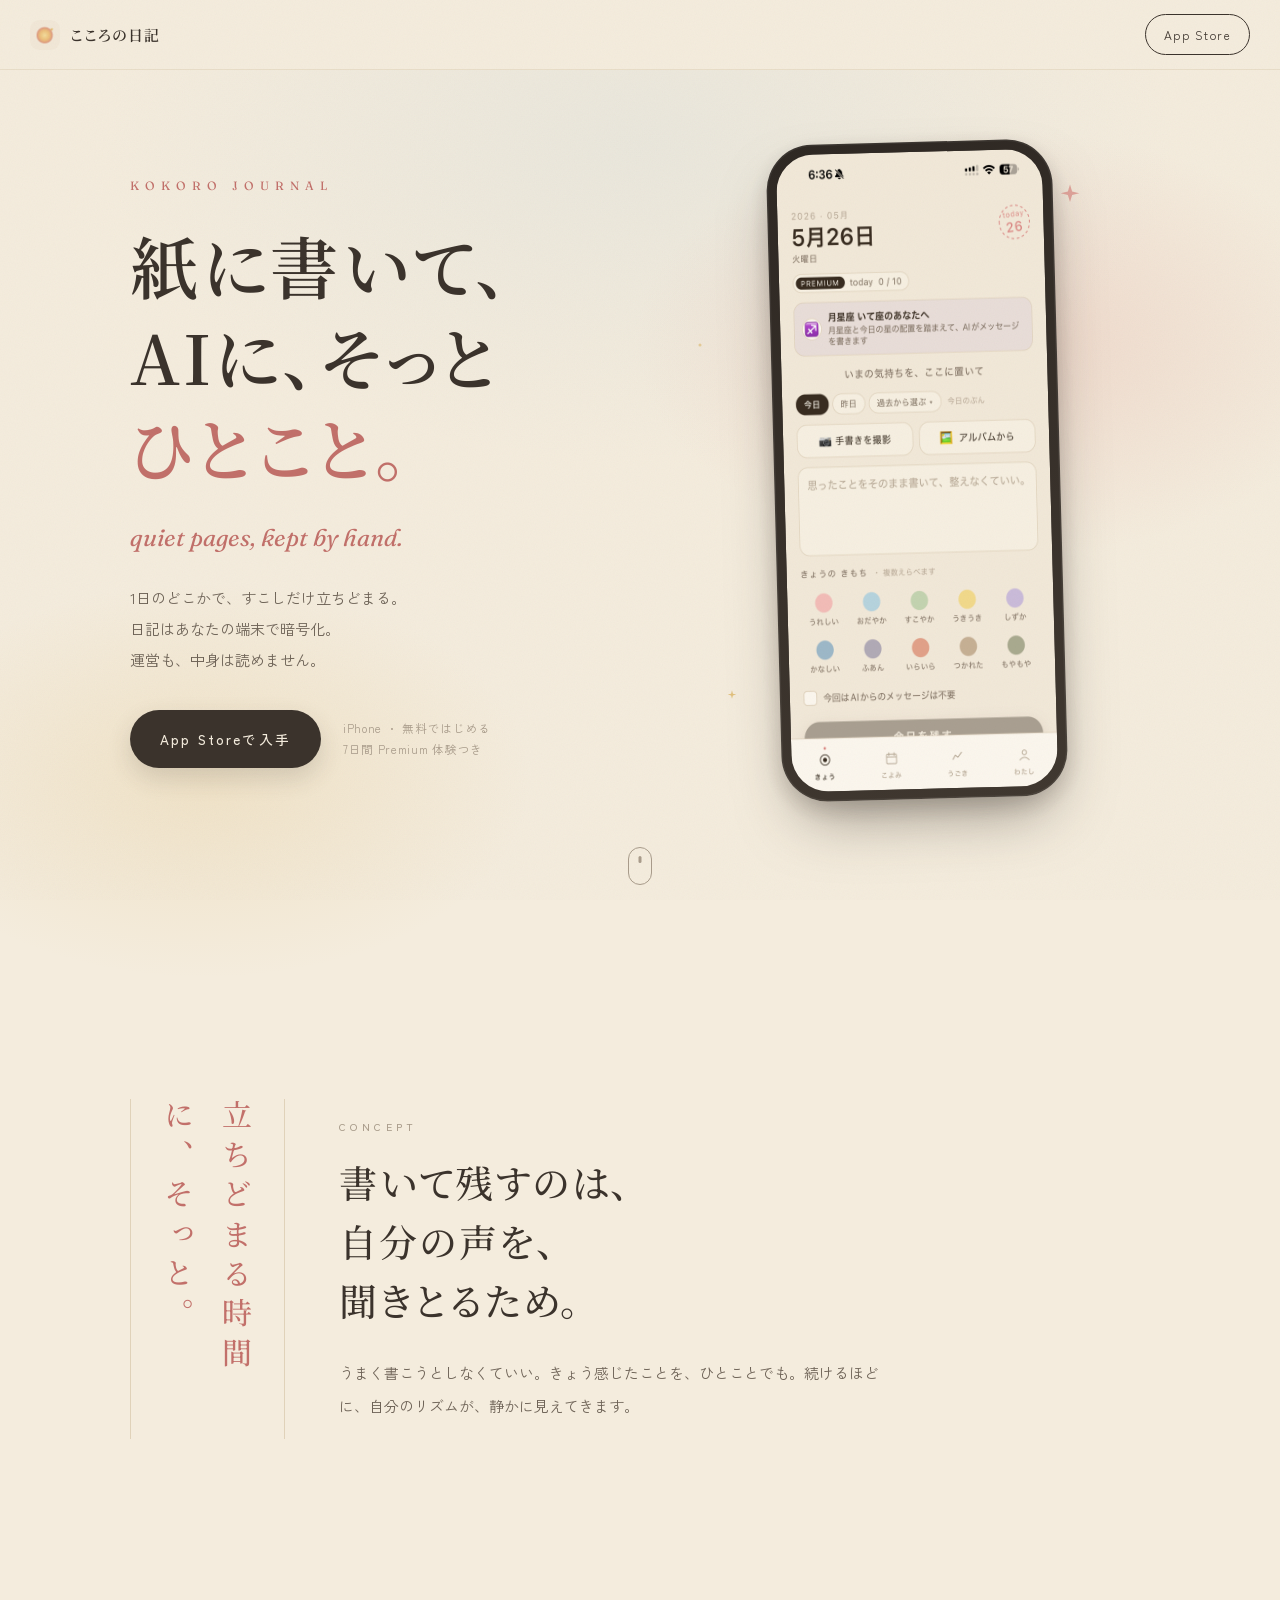
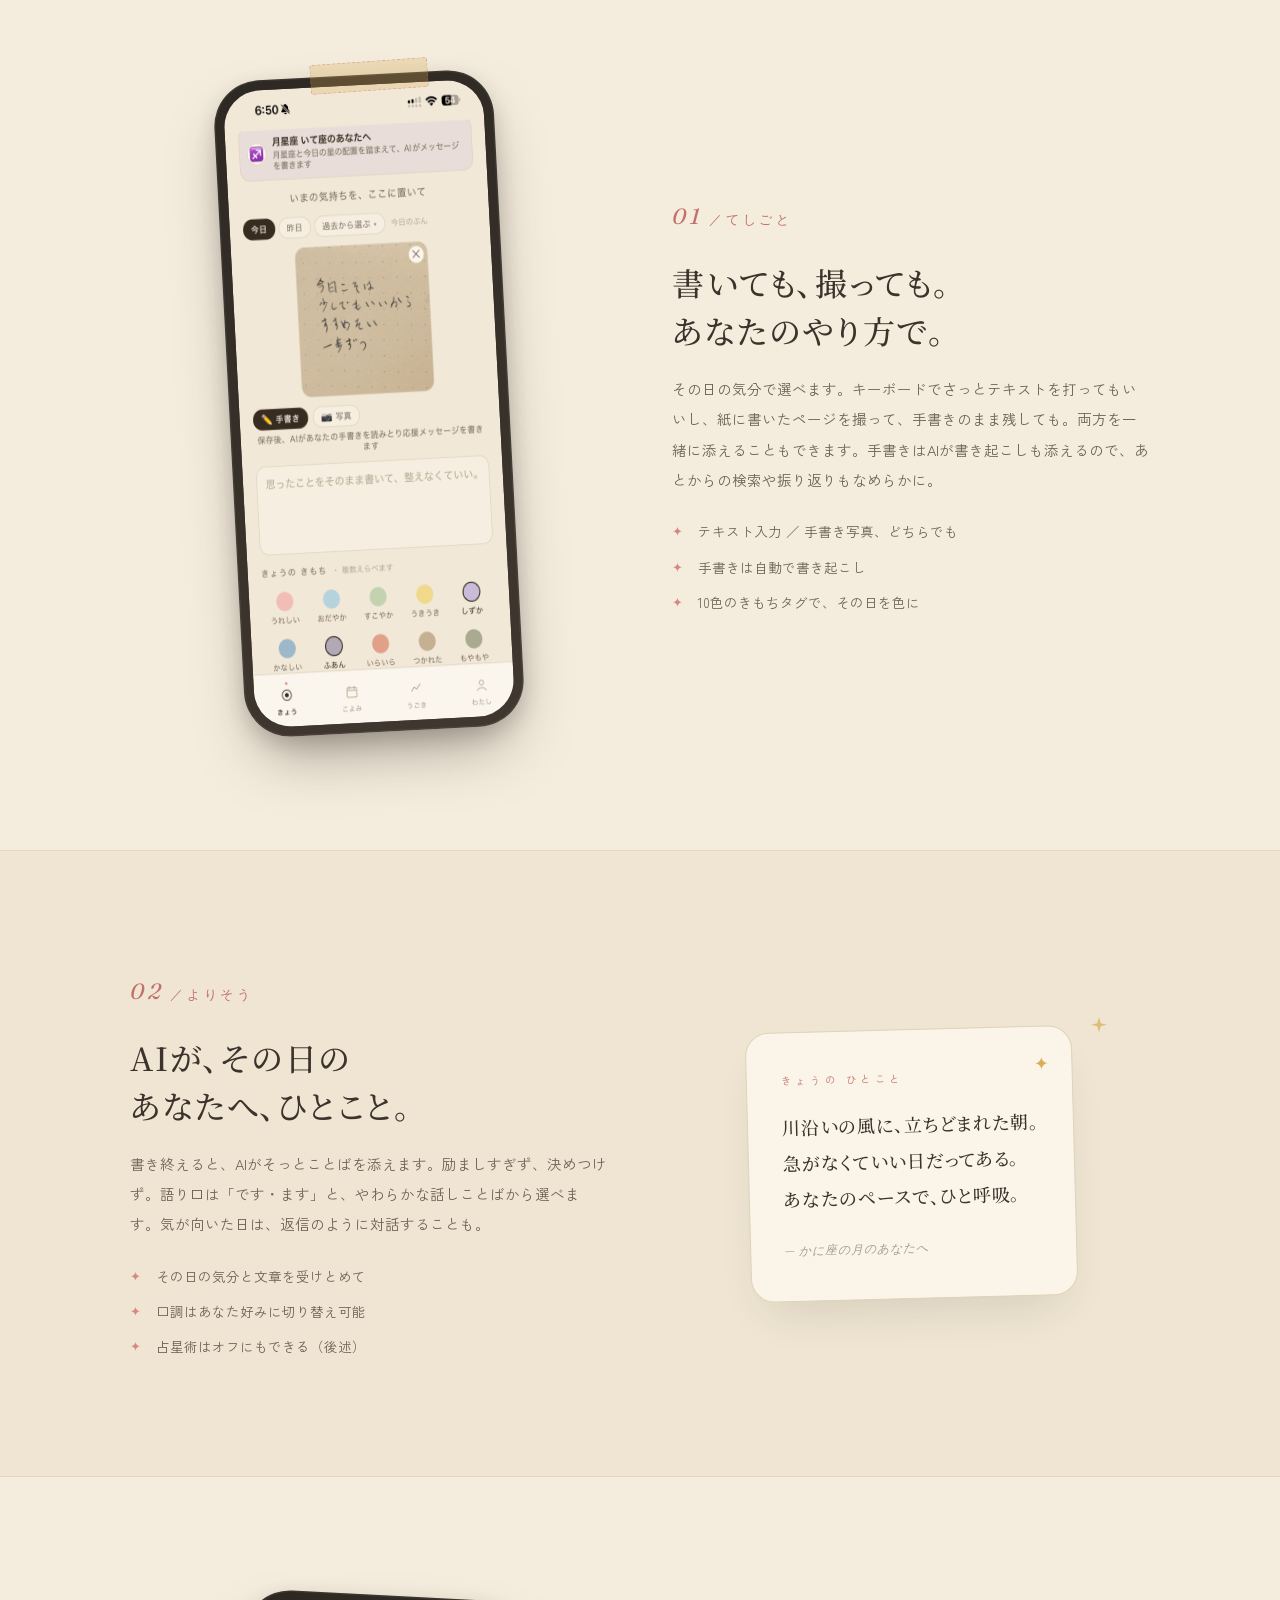
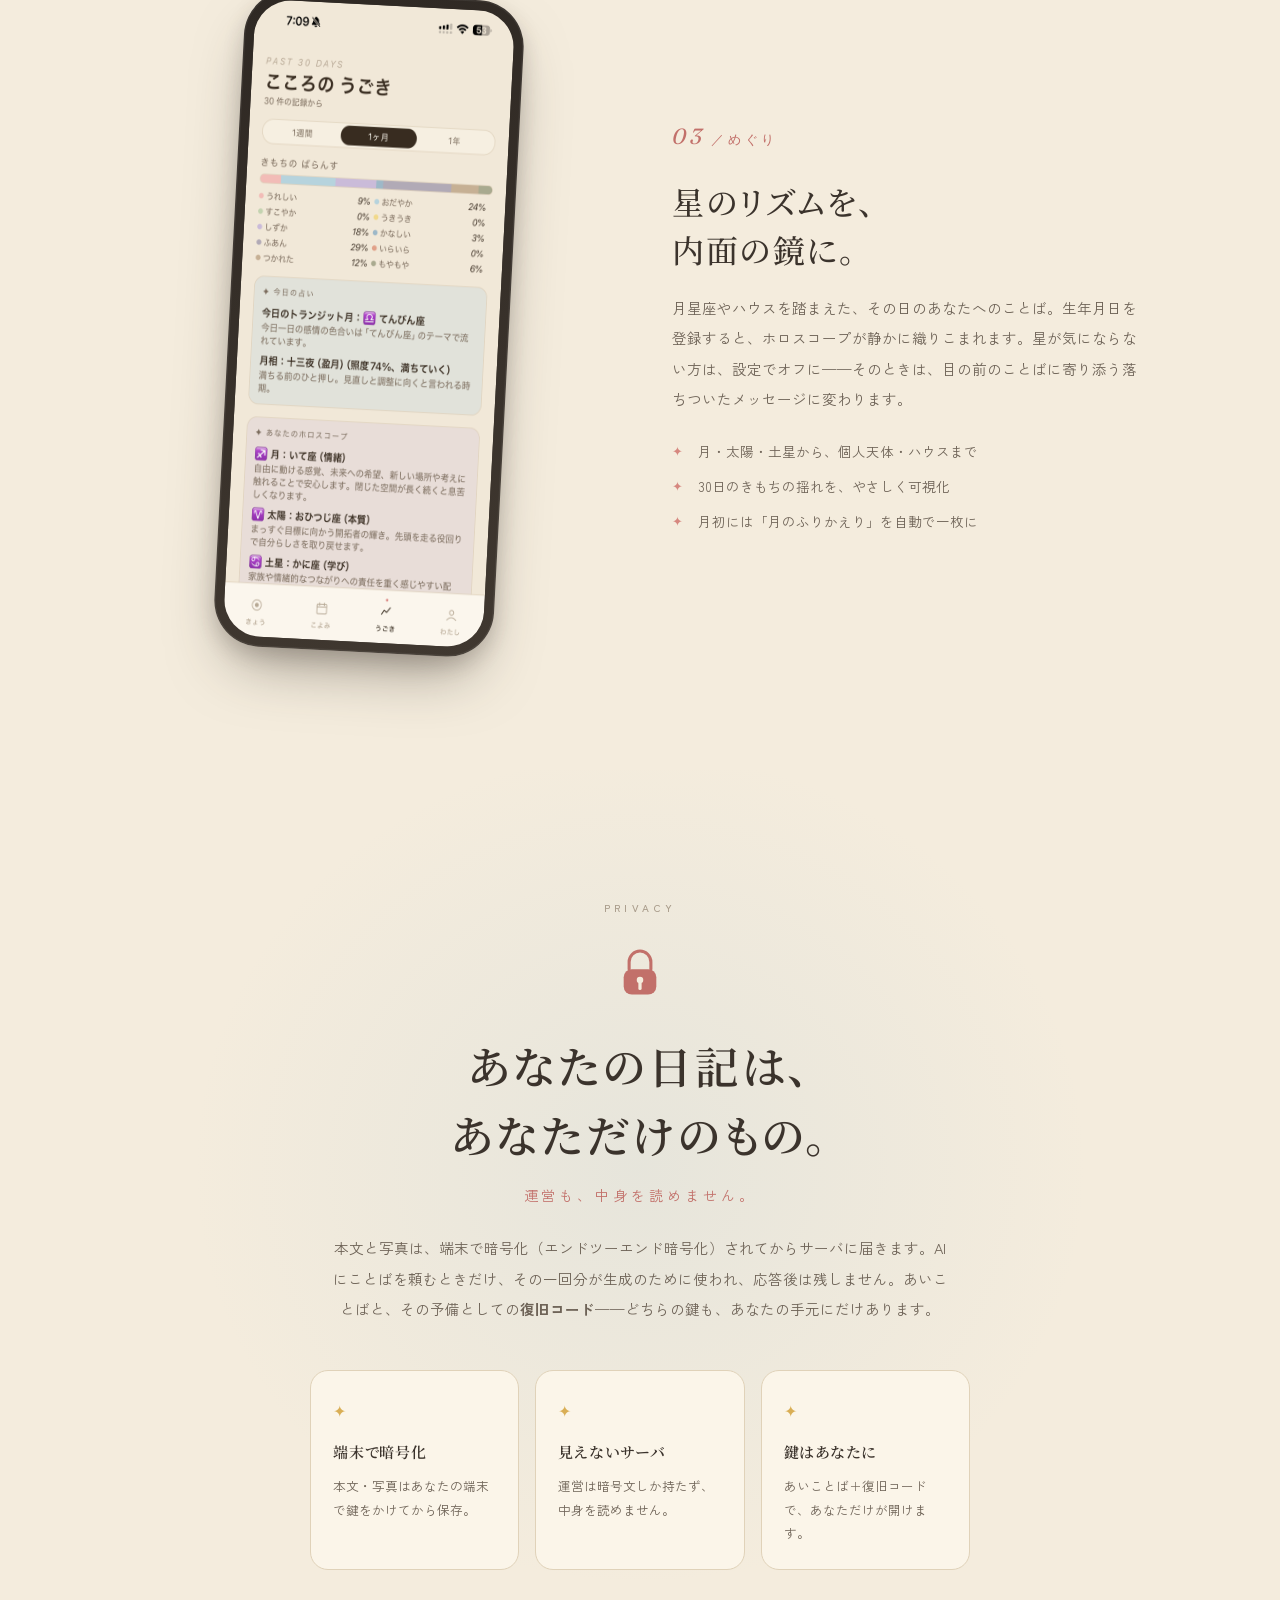
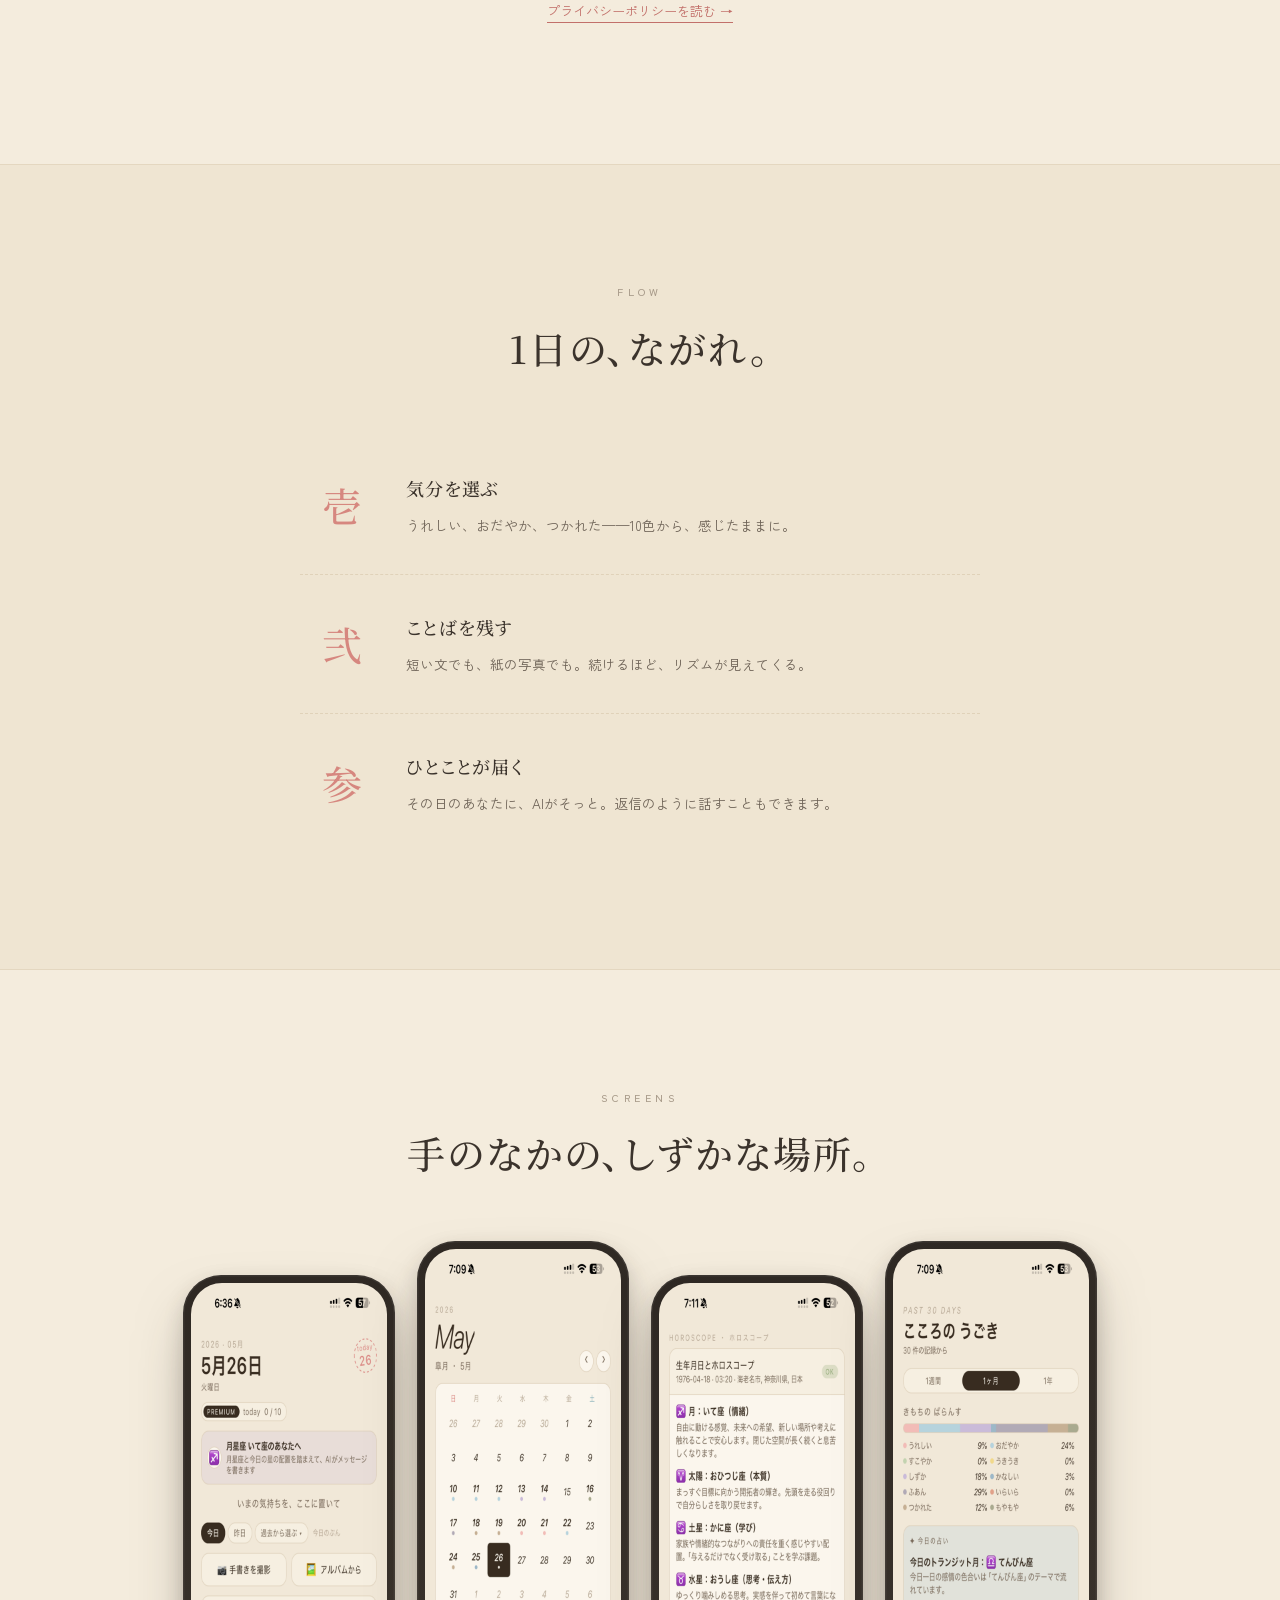
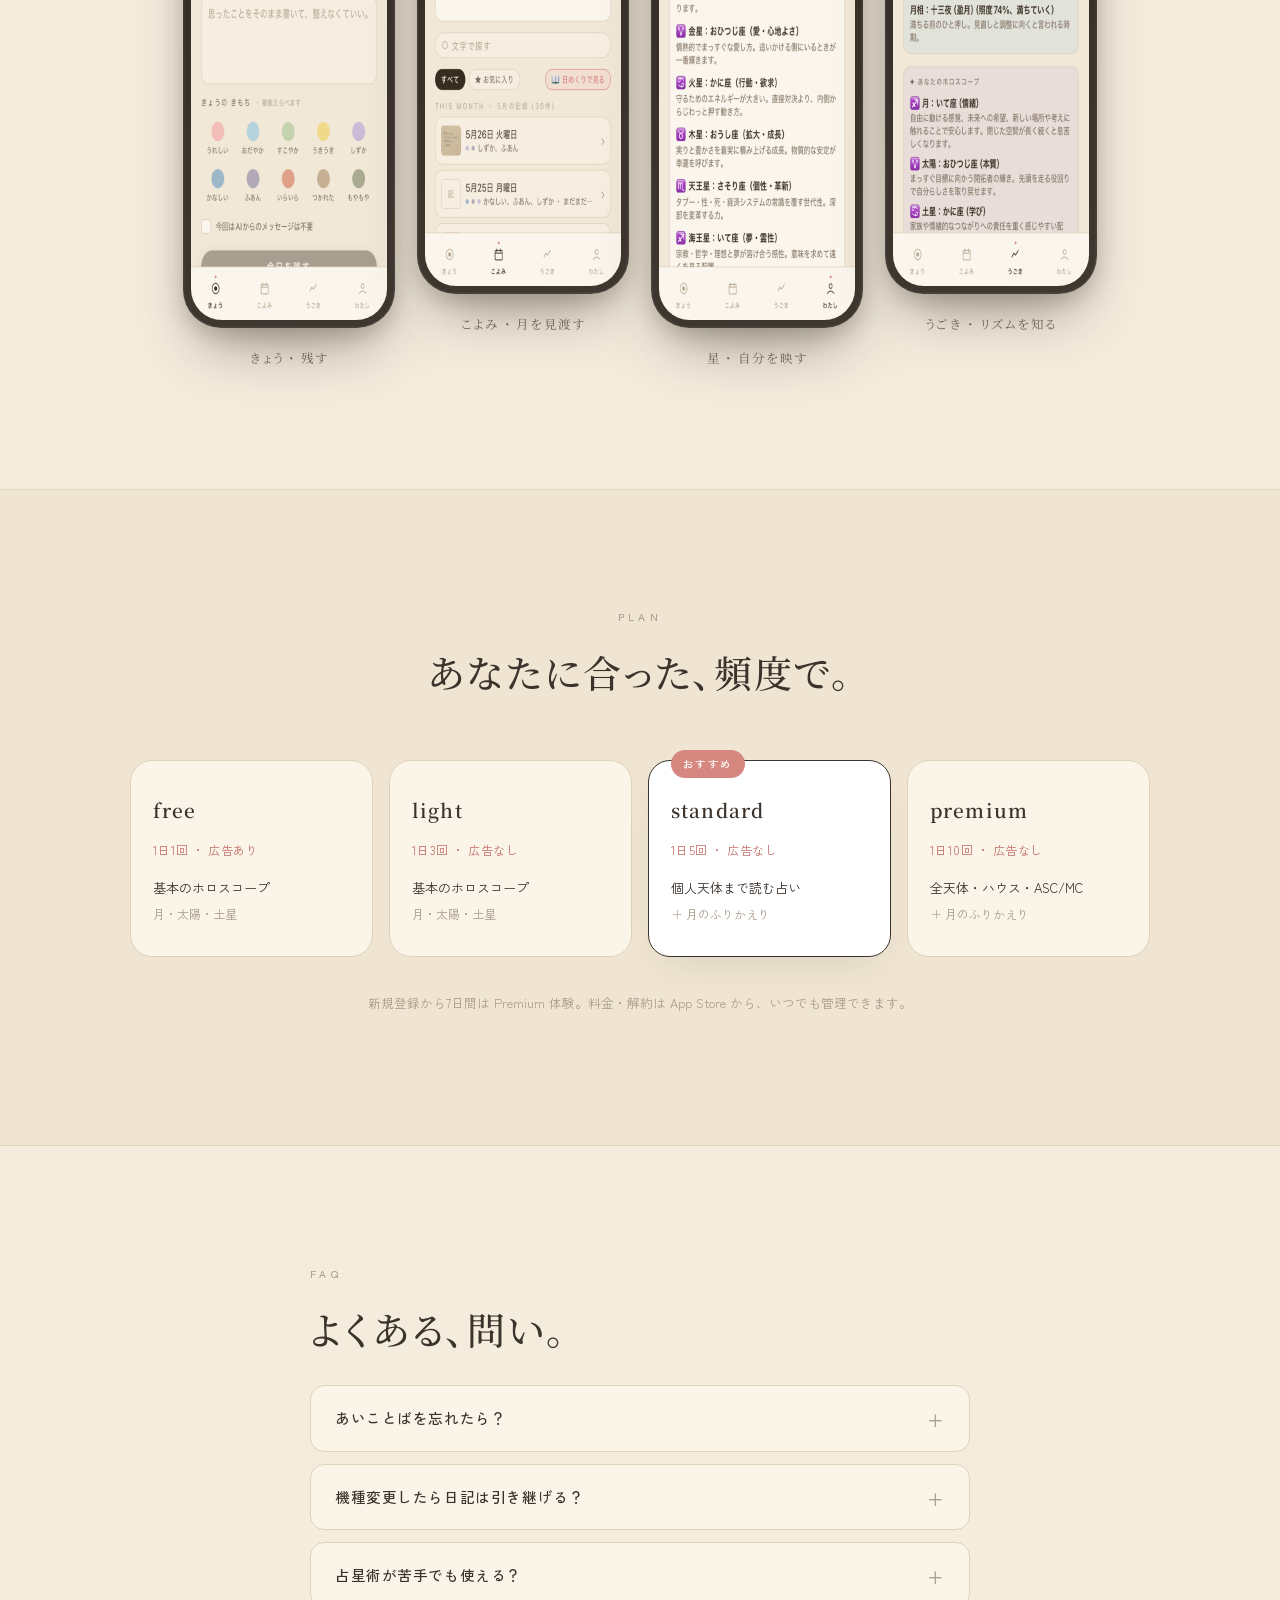
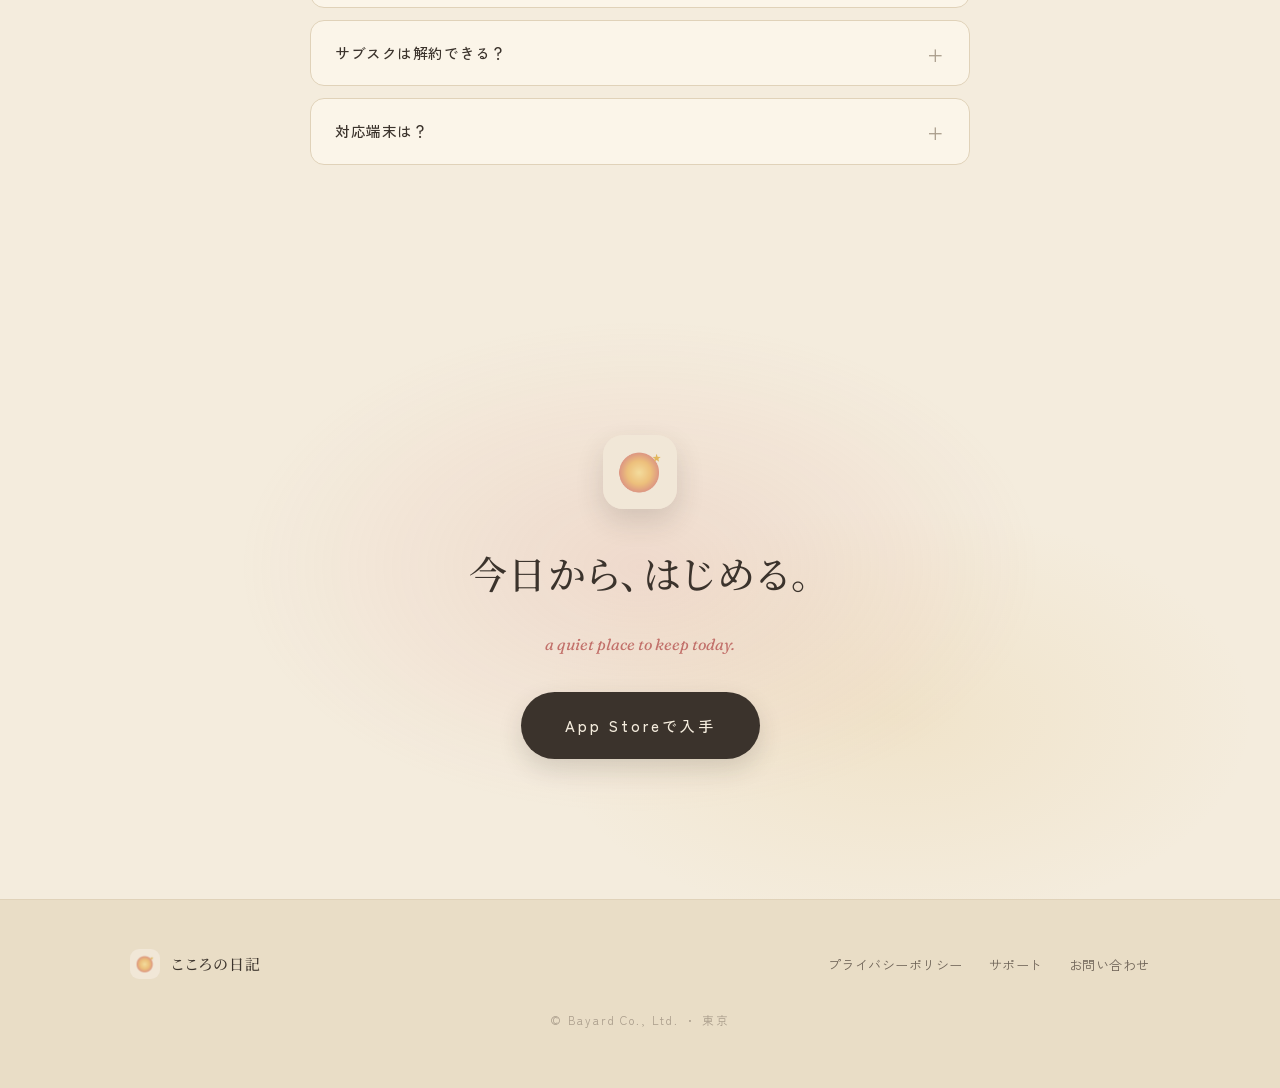
==== commit dc56b78e: "fix(site): スクショを実機画面に差し替え＋テキスト入力も訴求 - モック画像→実アプリの実機スクショ（IMG_63xx, 1290x2796を588pxへ）に置換   today / cal" ====
--- a/index.html
+++ b/index.html
@@ -44,7 +44,7 @@
     <div class="hero-stage reveal d2">
       <div class="float">
         <div class="device device-hero">
-          <img src="assets/shots/screen-today.png" alt="こころの日記の「きょう」画面。手書きの記録を撮影し、気分を選ぶ。" width="294" height="654" loading="eager">
+          <img src="assets/shots/screen-today.png" alt="こころの日記の「きょう」画面。テキストでも手書き撮影でも記録でき、きもちの色を選ぶ。" width="294" height="637" loading="eager">
         </div>
       </div>
       <svg class="spark s-a" viewBox="0 0 24 24" aria-hidden="true"><path d="M12 2l1.7 5.6L19.4 9l-5.7 1.4L12 16l-1.7-5.6L4.6 9l5.7-1.4z"/></svg>
@@ -72,18 +72,18 @@
   <div class="wrap feat-grid">
     <div class="feat-stage reveal">
       <div class="device tilt-l">
-        <img src="assets/shots/screen-detail.png" alt="手書きの日記を撮影し、文字起こしとタグ、おだやかな一日というまとめが付いた詳細画面。" width="294" height="654" loading="lazy">
+        <img src="assets/shots/screen-compose.png" alt="手書きの写真を貼り、その下にテキストでも書ける入力画面。きもちの色も選べる。" width="294" height="637" loading="lazy">
       </div>
       <span class="tape" aria-hidden="true"></span>
     </div>
     <div class="feat-text reveal d1">
       <p class="num"><span>01</span>／てしごと</p>
-      <h3 class="serif">手書きのまま、<br>残しておける。</h3>
-      <p>紙に書いて、撮って残す。短いひとことでもいい。文字を打つのが気分でない日は、手書きの写真のまま。あなたの筆跡ごと、あとから読み返せます。AIが書き起こしも添えるので、検索や振り返りもなめらかに。</p>
+      <h3 class="serif">書いても、撮っても。<br>あなたのやり方で。</h3>
+      <p>その日の気分で選べます。キーボードでさっとテキストを打ってもいいし、紙に書いたページを撮って、手書きのまま残しても。両方を一緒に添えることもできます。手書きはAIが書き起こしも添えるので、あとからの検索や振り返りもなめらかに。</p>
       <ul class="ticks">
-        <li>手書き写真 ＋ 自動の書き起こし</li>
+        <li>テキスト入力 ／ 手書き写真、どちらでも</li>
+        <li>手書きは自動で書き起こし</li>
         <li>10色のきもちタグで、その日を色に</li>
-        <li>あとから「うごき」で時系列に俯瞰</li>
       </ul>
     </div>
   </div>
@@ -118,7 +118,7 @@
   <div class="wrap feat-grid">
     <div class="feat-stage reveal">
       <div class="device tilt-r">
-        <img src="assets/shots/screen-mind.png" alt="こころのうごき画面。30日のきもちの散布図と、感情のバランス、よく書いたことば。" width="294" height="654" loading="lazy">
+        <img src="assets/shots/screen-mind.png" alt="こころのうごき画面。きもちのバランス、今日の占い、月・太陽・土星のホロスコープ。" width="294" height="637" loading="lazy">
       </div>
     </div>
     <div class="feat-text reveal d1">
@@ -176,10 +176,10 @@
     <p class="eyebrow center reveal">SCREENS</p>
     <h2 class="serif center reveal d1">手のなかの、しずかな場所。</h2>
     <div class="gal-row reveal d1">
-      <figure class="gal-item"><div class="device sm"><img src="assets/shots/screen-today.png" alt="きょう画面" width="294" height="654" loading="lazy"></div><figcaption>きょう ・ 残す</figcaption></figure>
-      <figure class="gal-item up"><div class="device sm"><img src="assets/shots/screen-calendar.png" alt="こよみ画面" width="294" height="654" loading="lazy"></div><figcaption>こよみ ・ 月を見渡す</figcaption></figure>
-      <figure class="gal-item"><div class="device sm"><img src="assets/shots/screen-detail.png" alt="詳細画面" width="294" height="654" loading="lazy"></div><figcaption>記録 ・ 読み返す</figcaption></figure>
-      <figure class="gal-item up"><div class="device sm"><img src="assets/shots/screen-mind.png" alt="うごき画面" width="294" height="654" loading="lazy"></div><figcaption>うごき ・ リズムを知る</figcaption></figure>
+      <figure class="gal-item"><div class="device sm"><img src="assets/shots/screen-today.png" alt="きょう画面" width="294" height="637" loading="lazy"></div><figcaption>きょう ・ 残す</figcaption></figure>
+      <figure class="gal-item up"><div class="device sm"><img src="assets/shots/screen-calendar.png" alt="こよみ画面" width="294" height="637" loading="lazy"></div><figcaption>こよみ ・ 月を見渡す</figcaption></figure>
+      <figure class="gal-item"><div class="device sm"><img src="assets/shots/screen-horoscope.png" alt="ホロスコープ画面" width="294" height="637" loading="lazy"></div><figcaption>星 ・ 自分を映す</figcaption></figure>
+      <figure class="gal-item up"><div class="device sm"><img src="assets/shots/screen-mind.png" alt="うごき画面" width="294" height="637" loading="lazy"></div><figcaption>うごき ・ リズムを知る</figcaption></figure>
     </div>
   </div>
 </section>
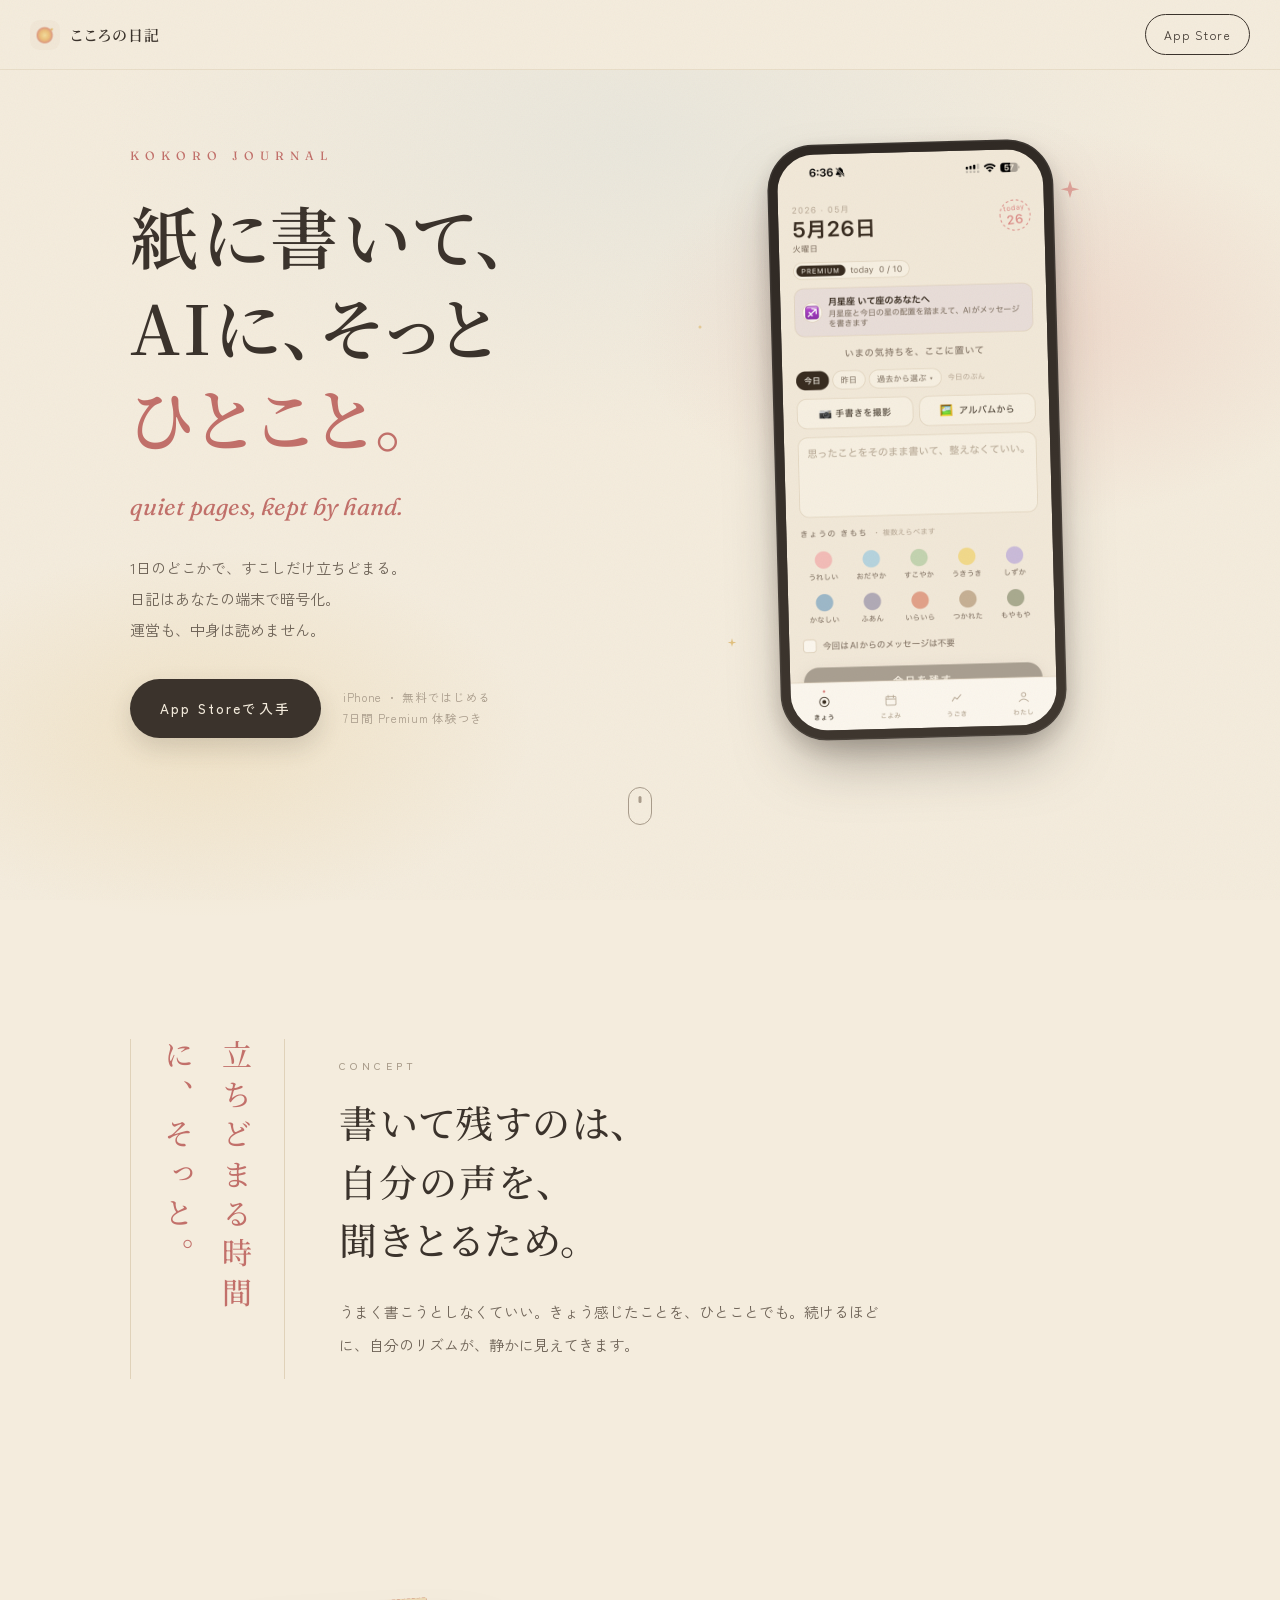
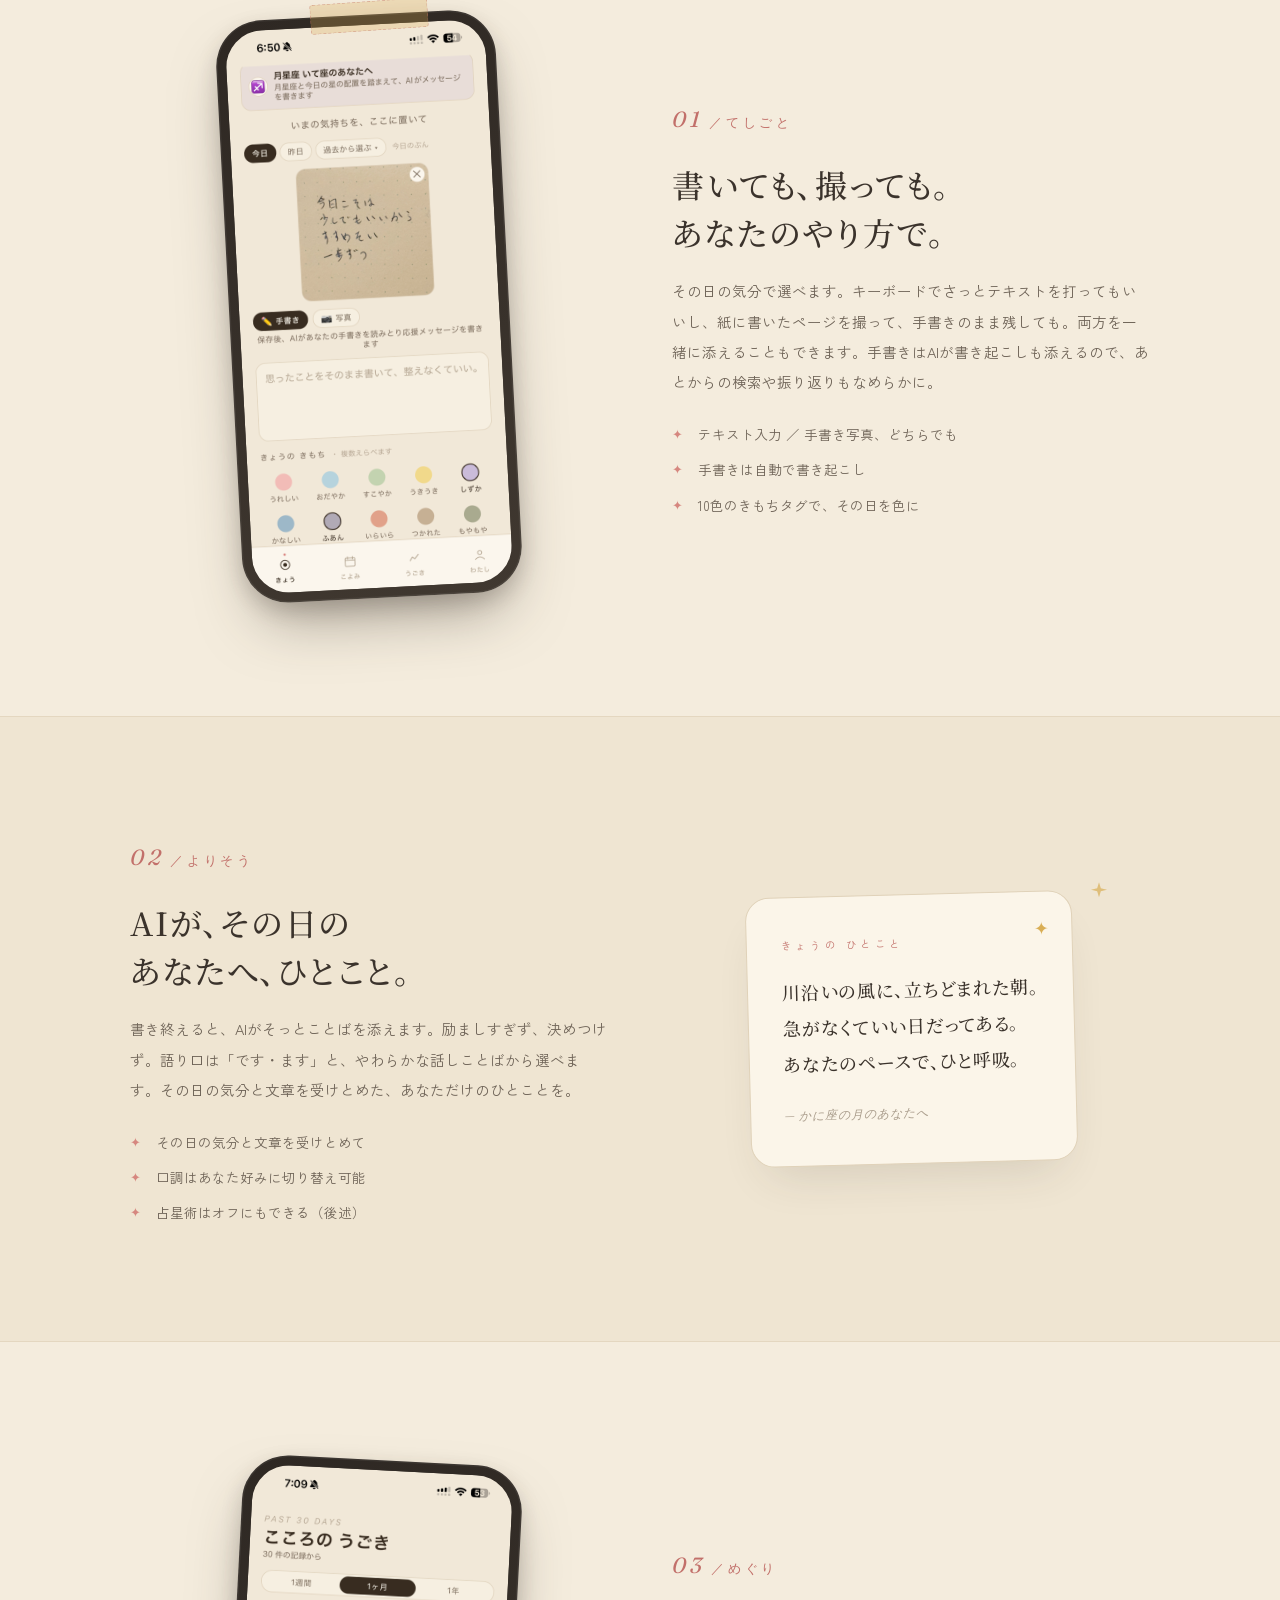
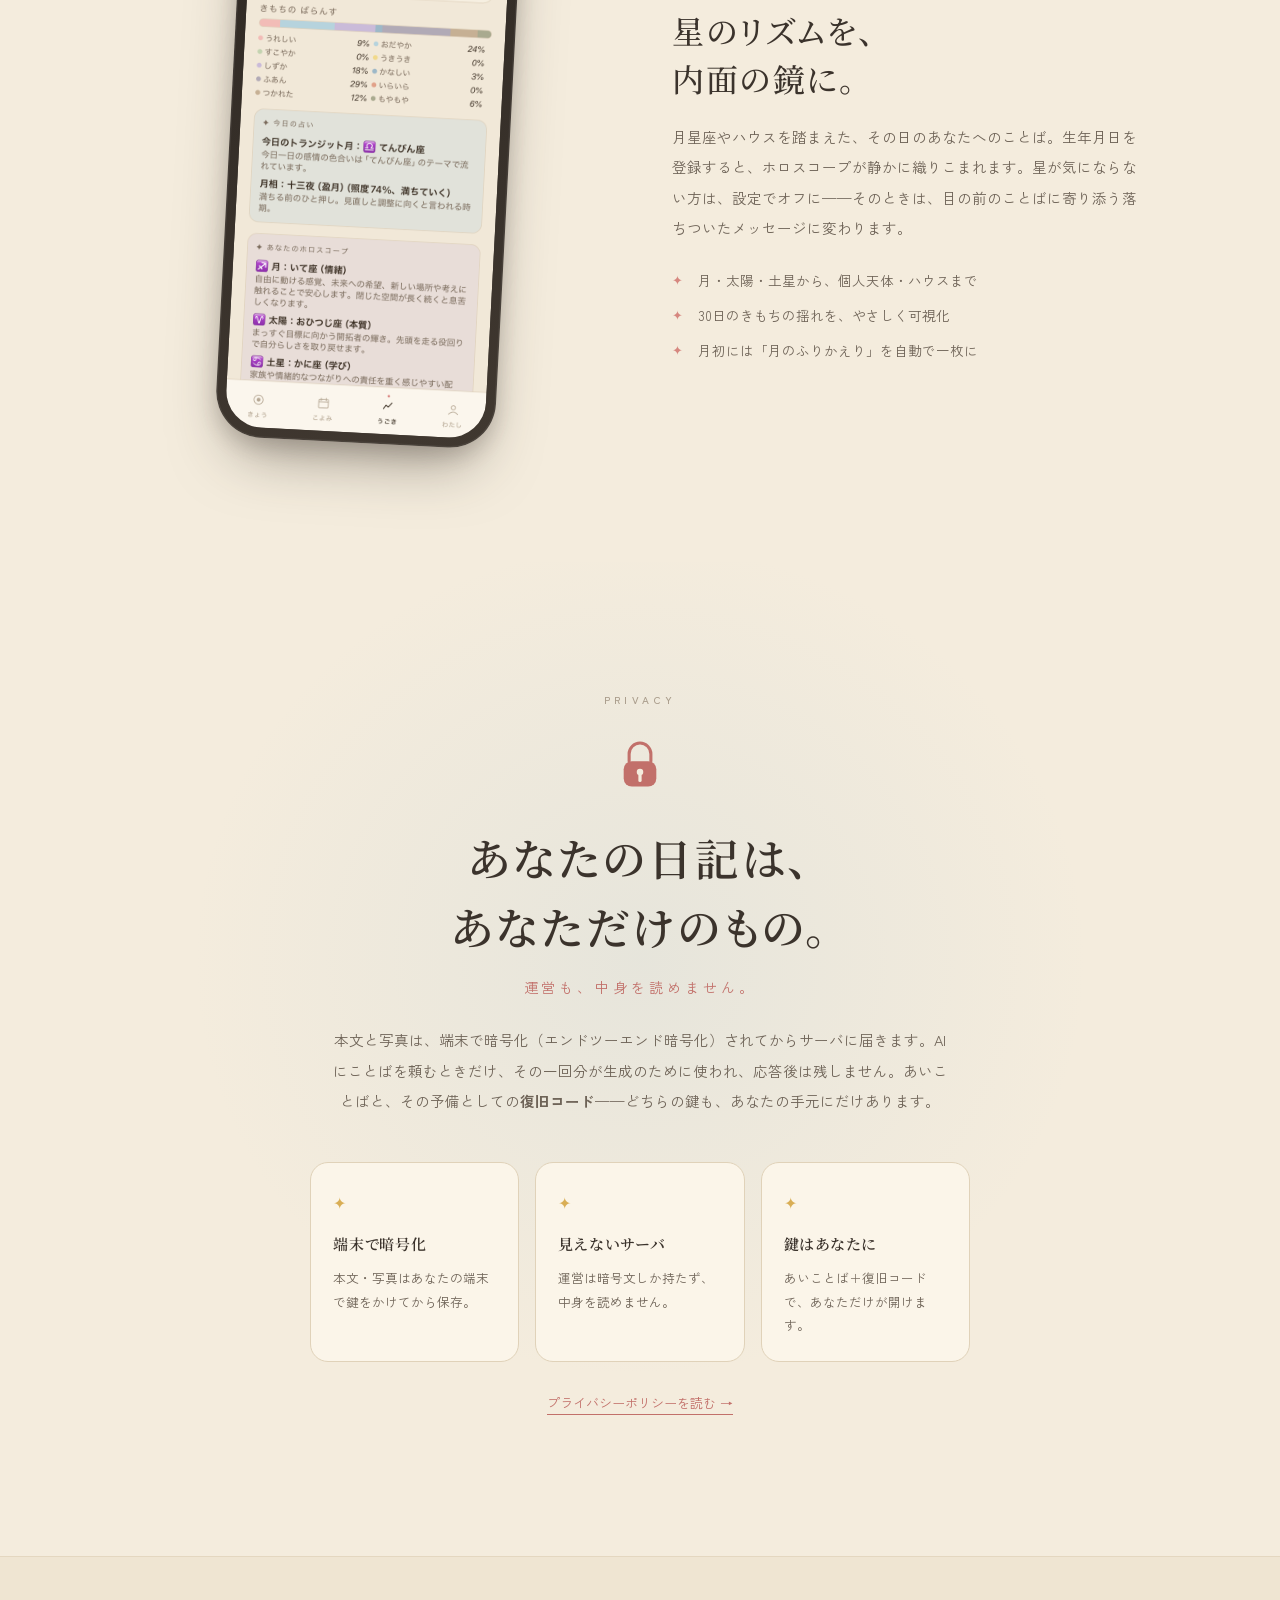
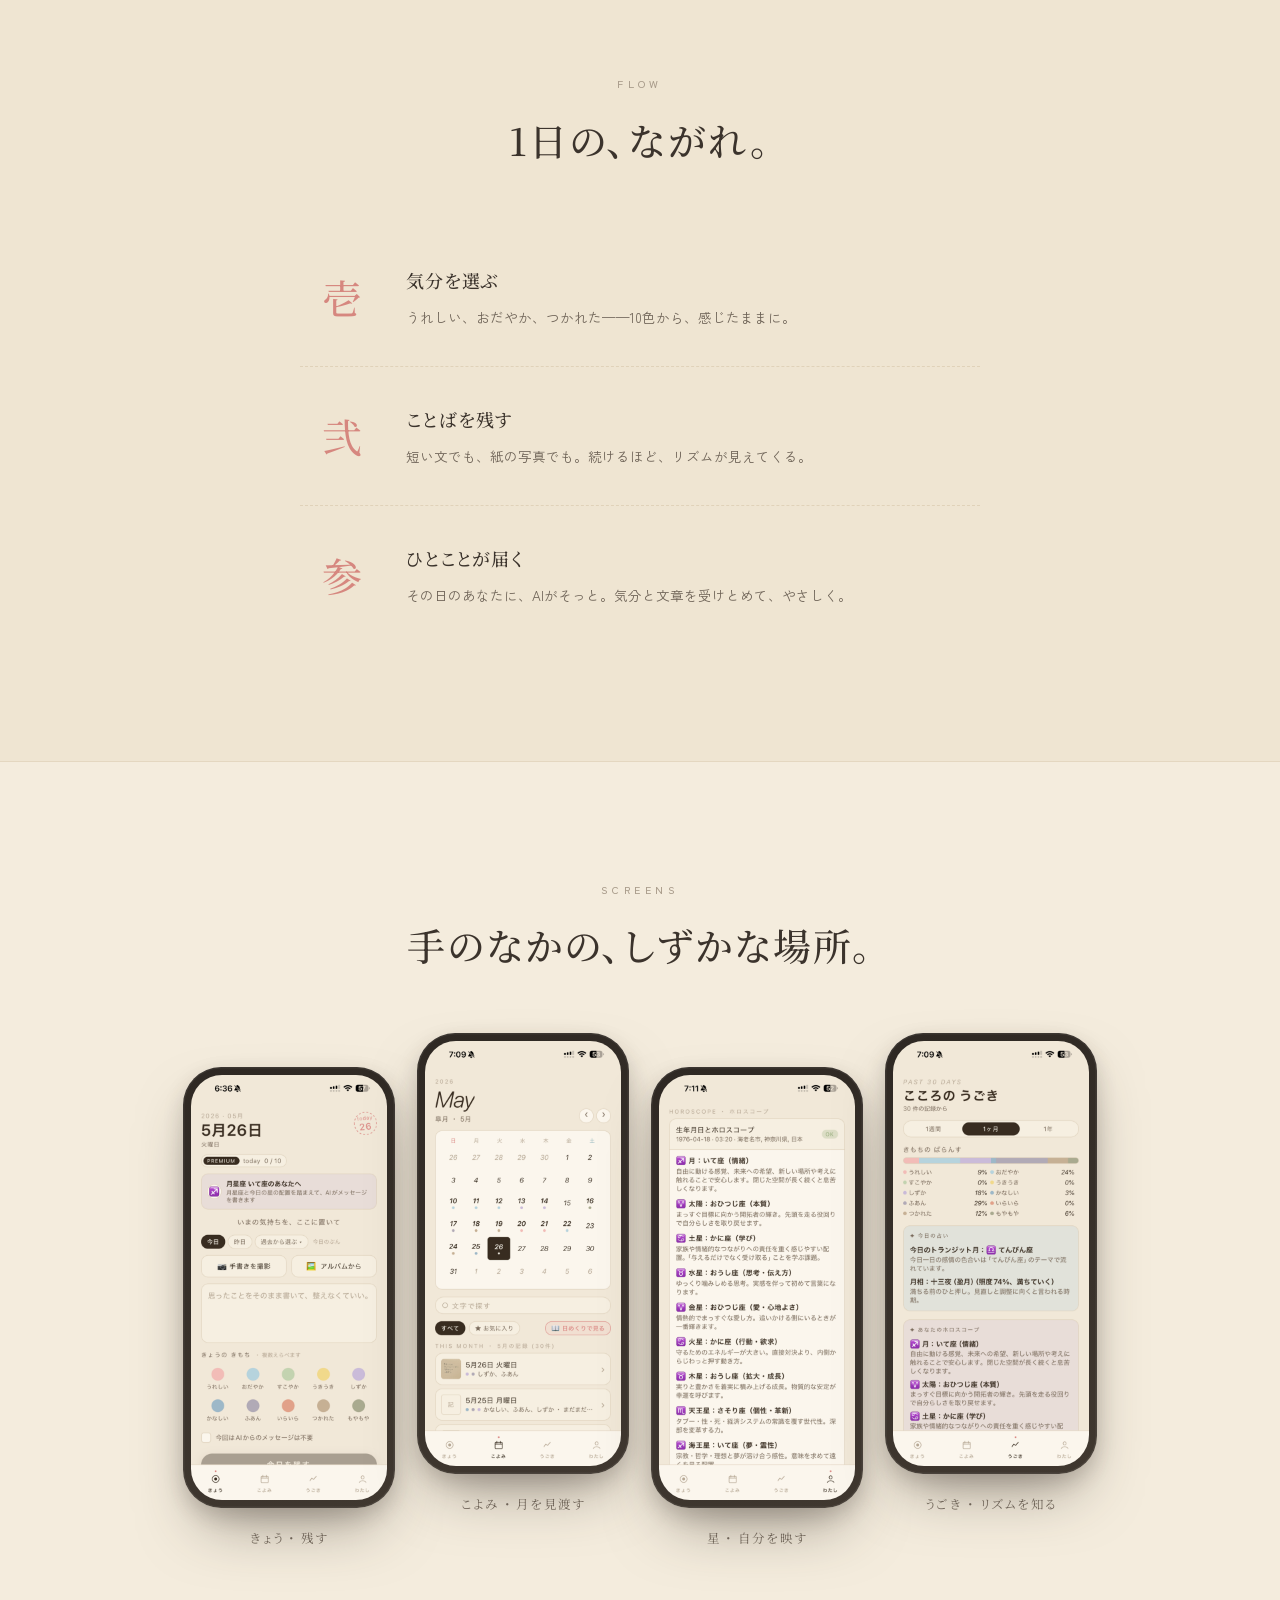
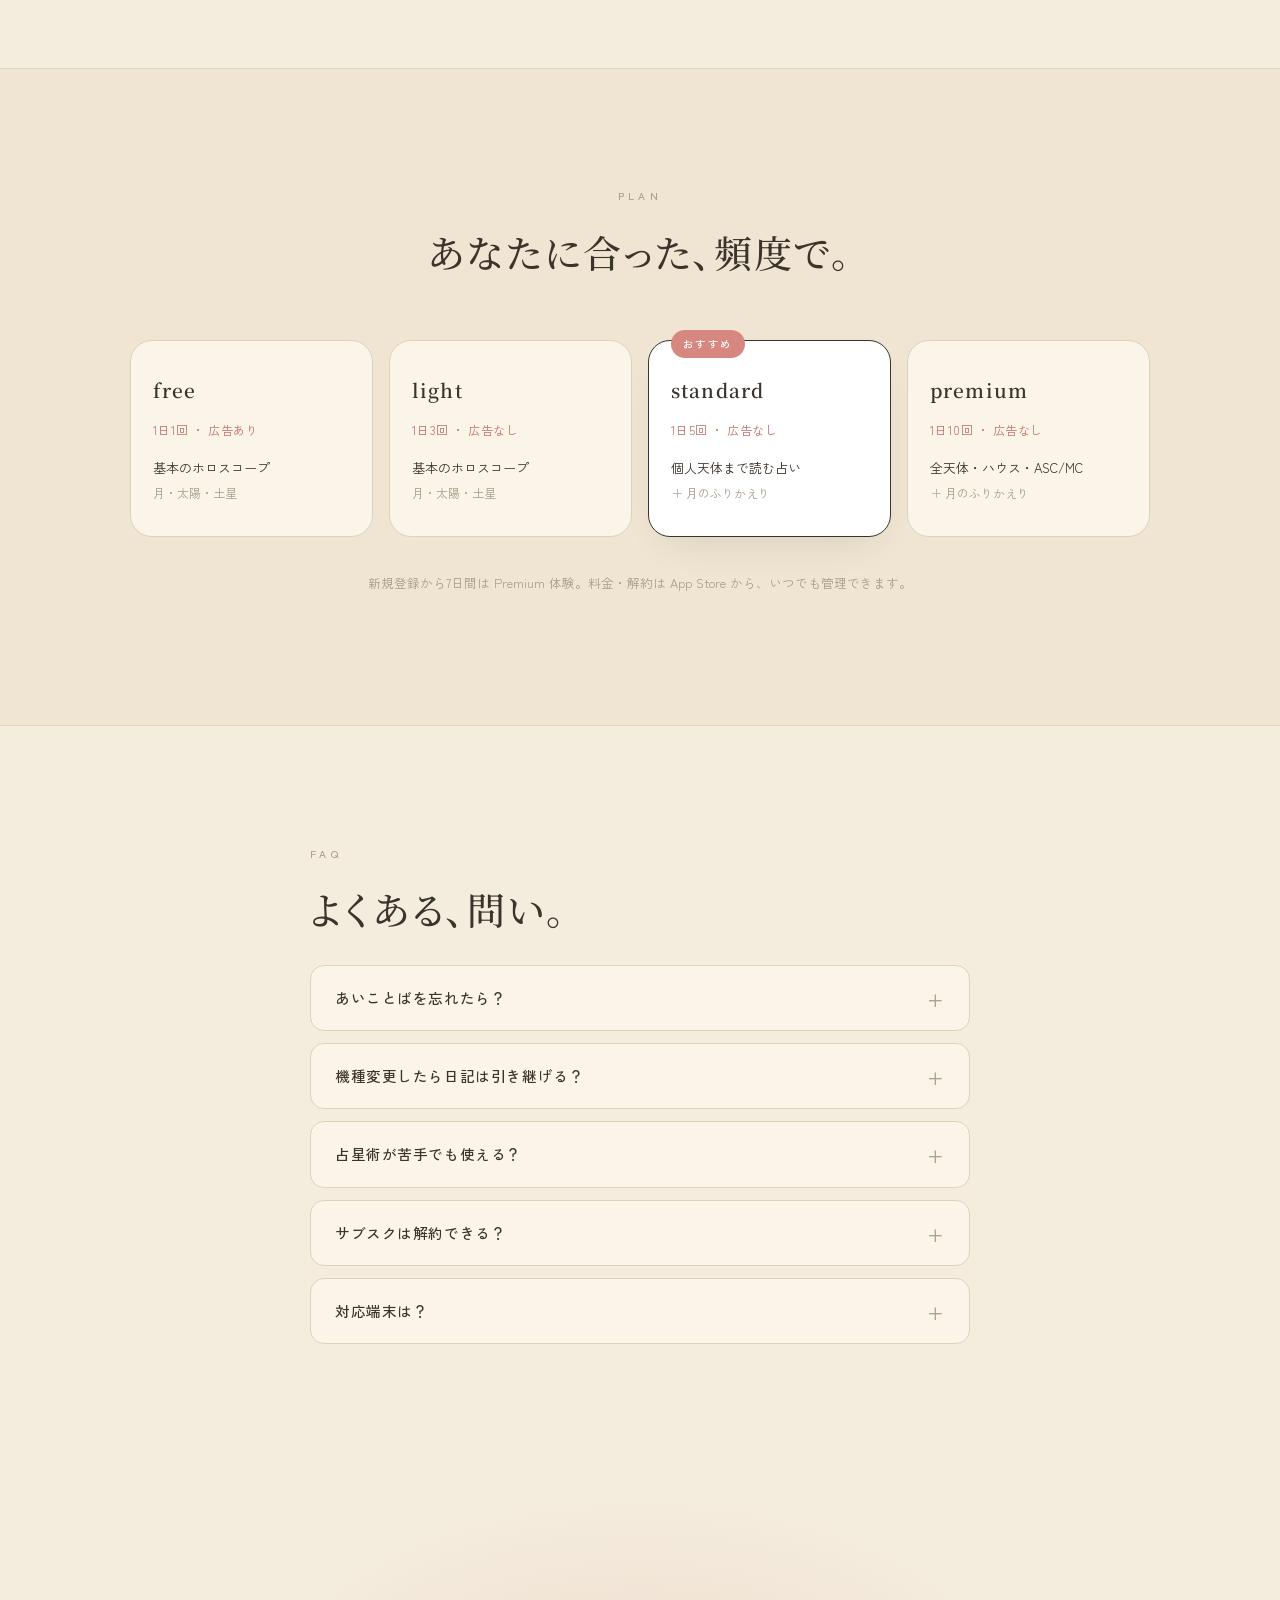
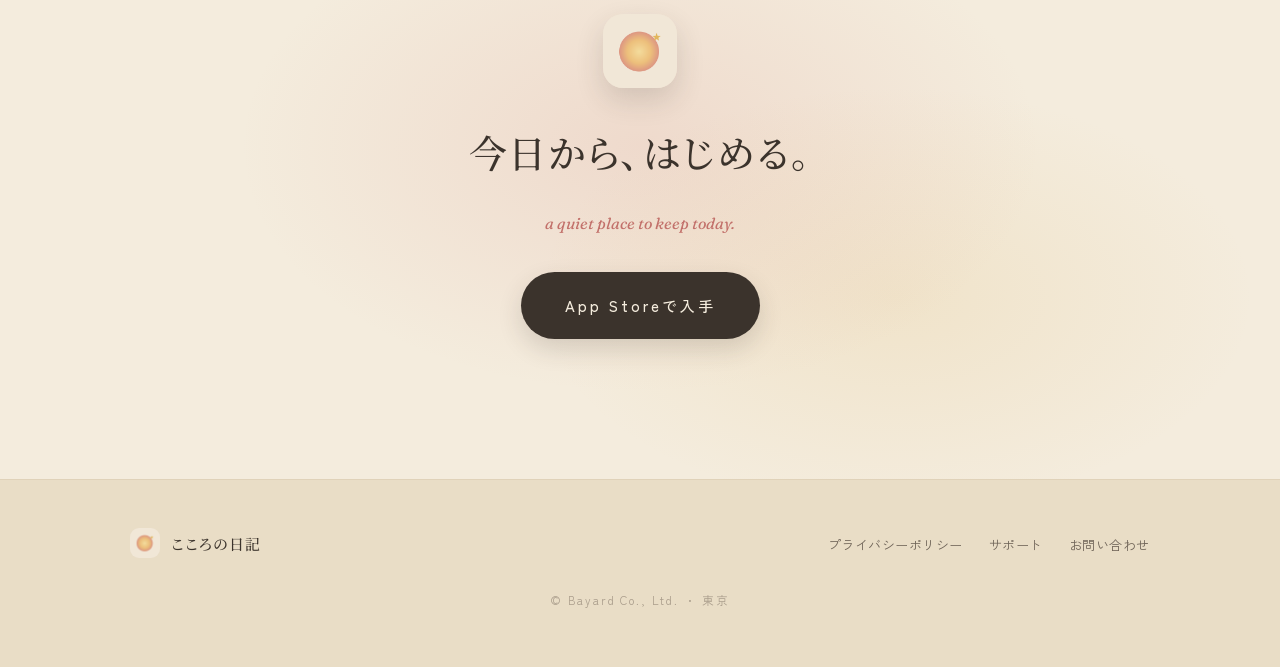
==== commit 8ea4109d: "copy(site): 返信・対話の記述を削除（当機能は現在無効） REPLY_ENABLED=false のため、特徴02と1日の流れから「返信のように対話」表現を除去し、 ひとことを添える点に表現" ====
--- a/index.html
+++ b/index.html
@@ -103,7 +103,7 @@
     <div class="feat-text reveal d1">
       <p class="num"><span>02</span>／よりそう</p>
       <h3 class="serif">AIが、その日の<br>あなたへ、ひとこと。</h3>
-      <p>書き終えると、AIがそっとことばを添えます。励ましすぎず、決めつけず。語り口は「です・ます」と、やわらかな話しことばから選べます。気が向いた日は、返信のように対話することも。</p>
+      <p>書き終えると、AIがそっとことばを添えます。励ましすぎず、決めつけず。語り口は「です・ます」と、やわらかな話しことばから選べます。その日の気分と文章を受けとめた、あなただけのひとことを。</p>
       <ul class="ticks">
         <li>その日の気分と文章を受けとめて</li>
         <li>口調はあなた好みに切り替え可能</li>
@@ -165,7 +165,7 @@
     <ol class="steps">
       <li class="reveal"><span class="step-n serif">壱</span><div><h4 class="serif">気分を選ぶ</h4><p>うれしい、おだやか、つかれた——10色から、感じたままに。</p></div></li>
       <li class="reveal d1"><span class="step-n serif">弐</span><div><h4 class="serif">ことばを残す</h4><p>短い文でも、紙の写真でも。続けるほど、リズムが見えてくる。</p></div></li>
-      <li class="reveal d2"><span class="step-n serif">参</span><div><h4 class="serif">ひとことが届く</h4><p>その日のあなたに、AIがそっと。返信のように話すこともできます。</p></div></li>
+      <li class="reveal d2"><span class="step-n serif">参</span><div><h4 class="serif">ひとことが届く</h4><p>その日のあなたに、AIがそっと。気分と文章を受けとめて、やさしく。</p></div></li>
     </ol>
   </div>
 </section>
--- a/style.css
+++ b/style.css
@@ -93,7 +93,7 @@
 .device{background:linear-gradient(160deg,#2e2823,#403830);padding:10px;border-radius:46px;
   box-shadow:0 30px 60px -18px rgba(59,51,44,.5),0 8px 20px rgba(59,51,44,.18),inset 0 0 0 1.5px rgba(255,255,255,.06);
   width:280px}
-.device img{display:block;width:100%;border-radius:37px}
+.device img{display:block;width:100%;height:auto;border-radius:37px}
 .device-hero{width:286px;transform:rotate(-1.5deg)}
 .tilt-l{transform:rotate(-3deg)}
 .tilt-r{transform:rotate(3deg)}
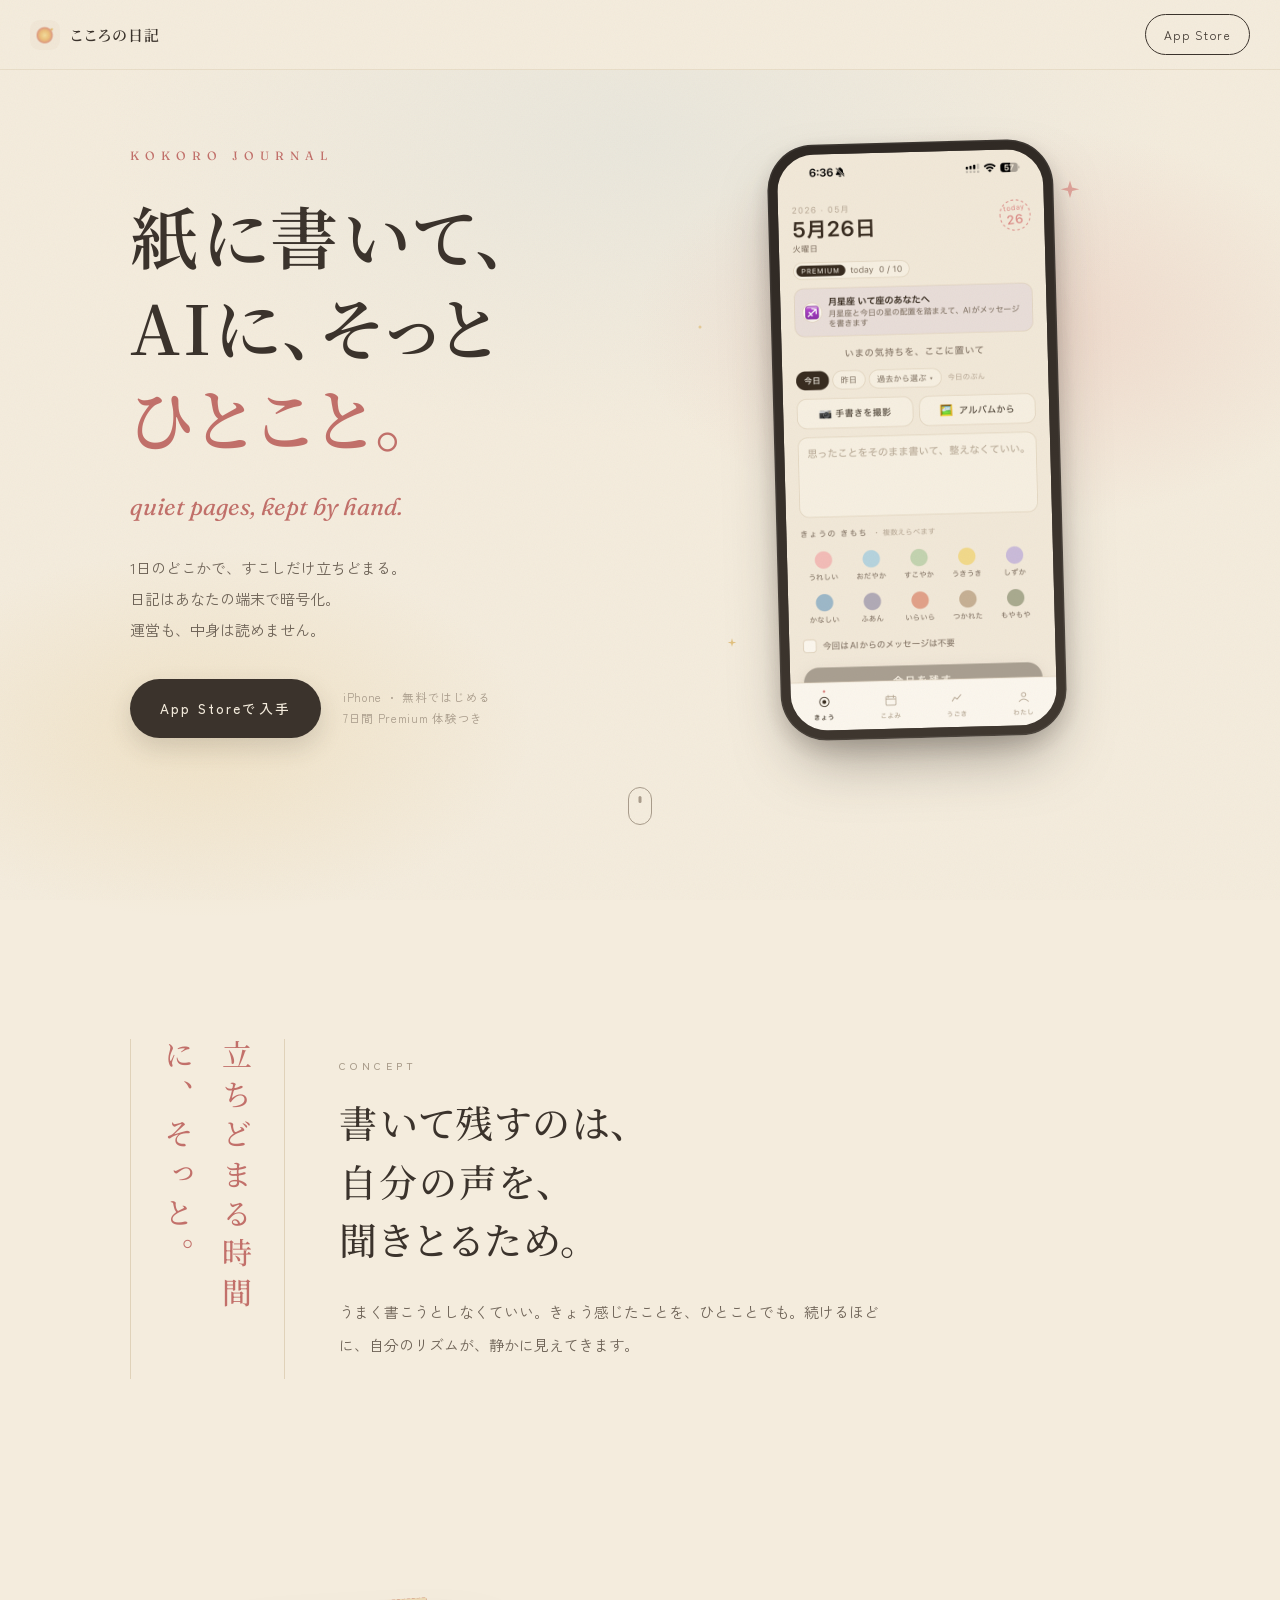
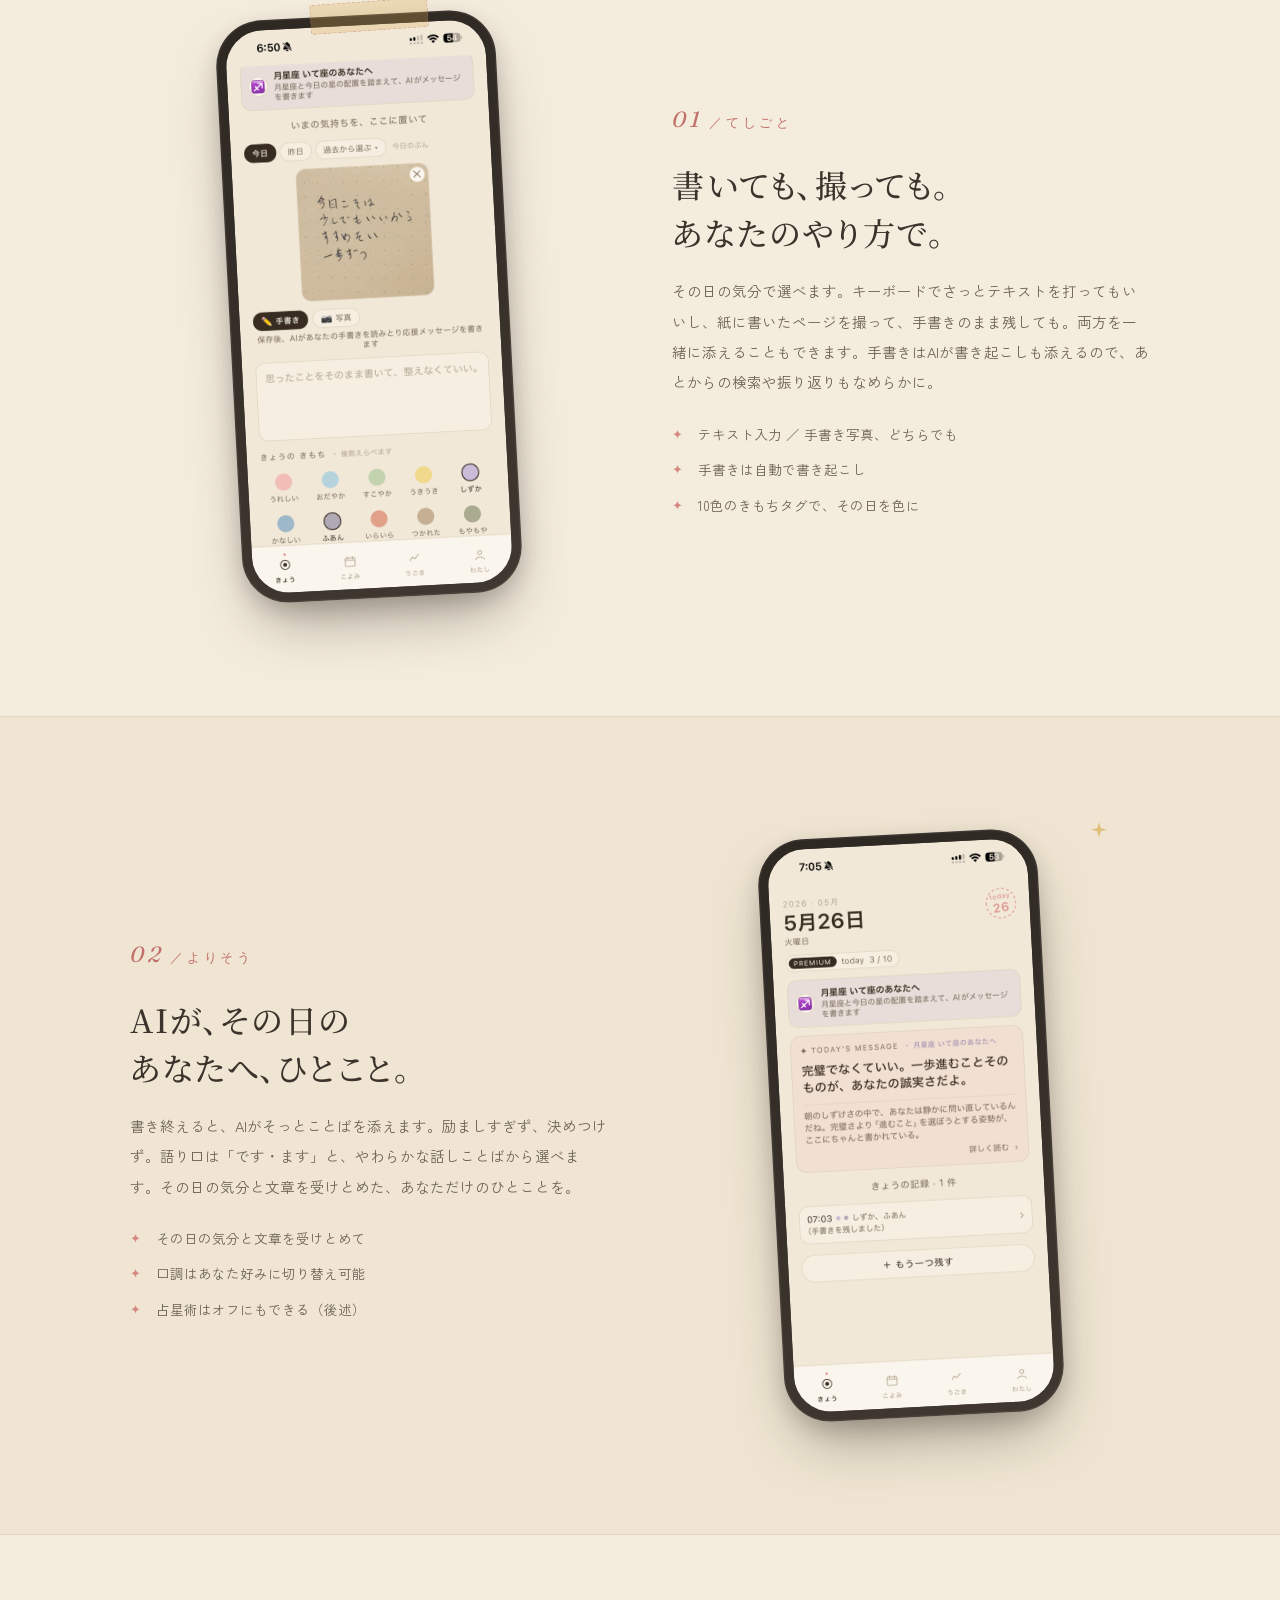
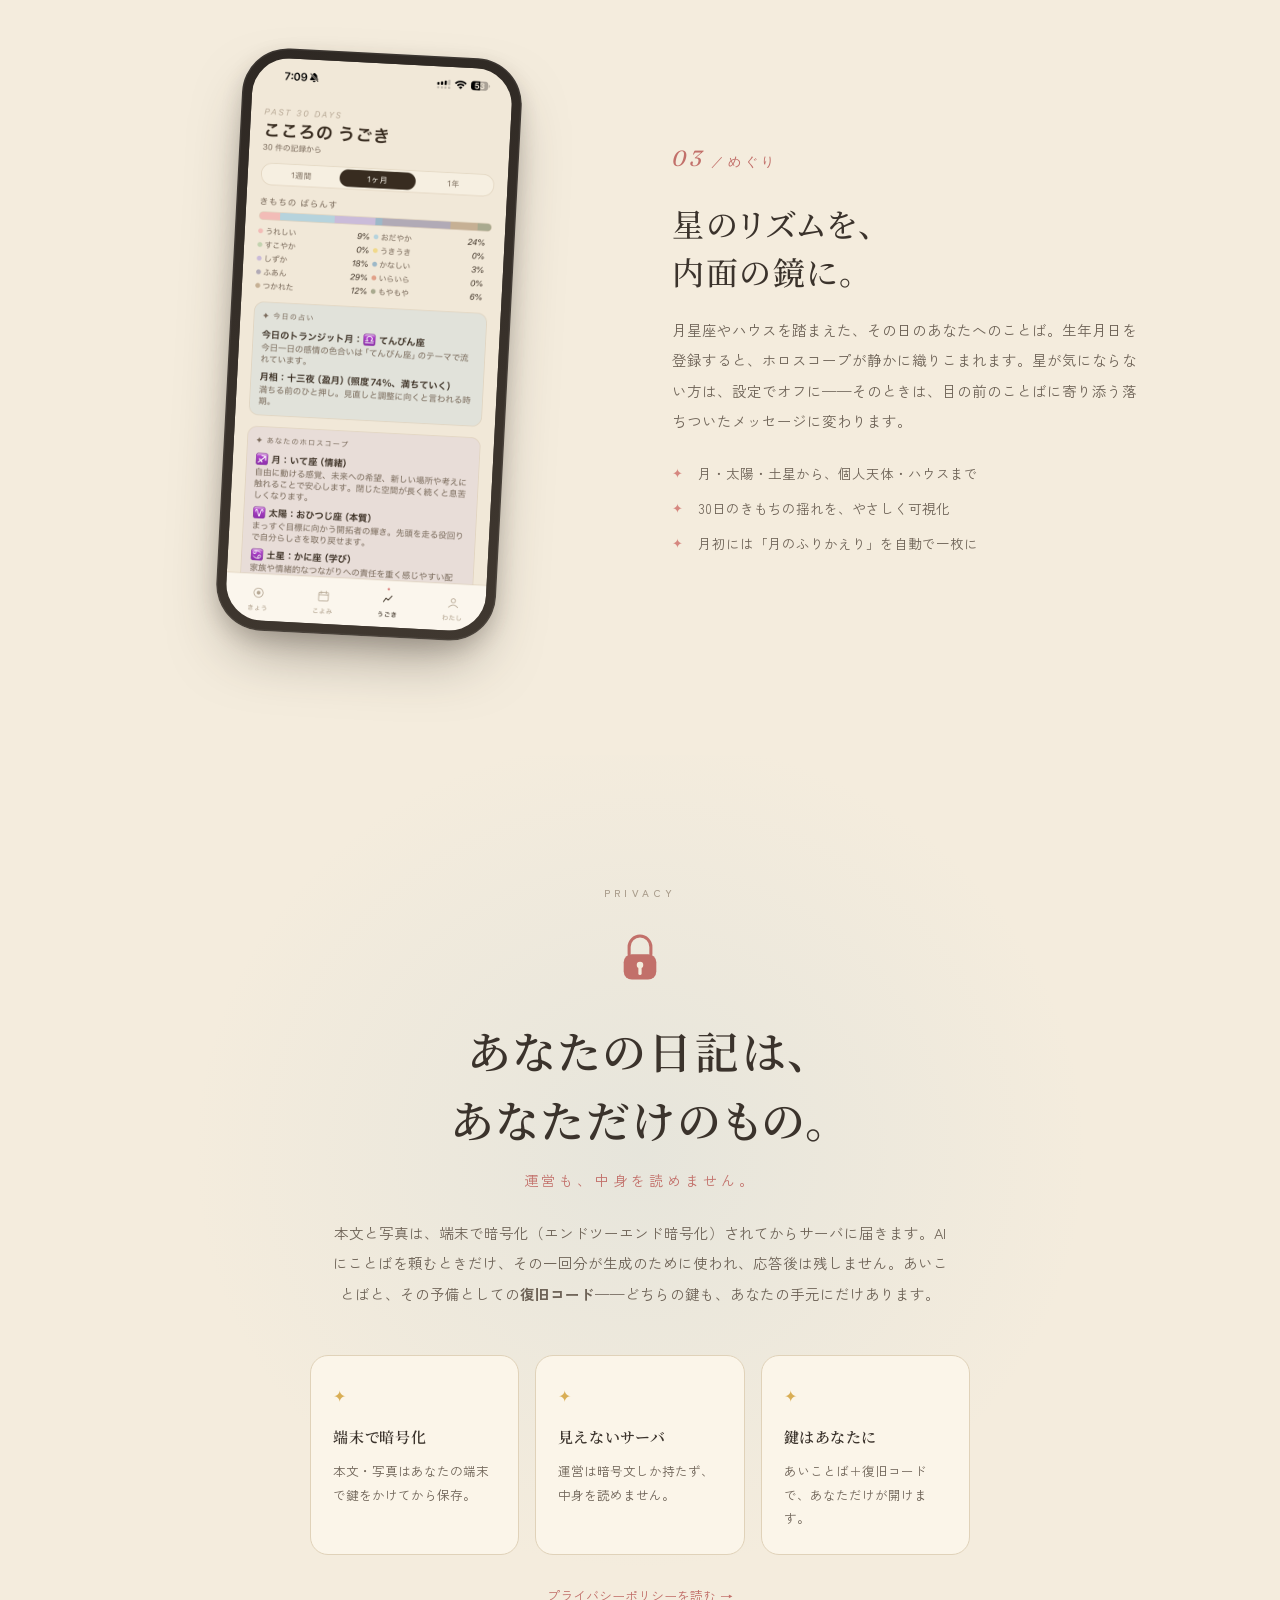
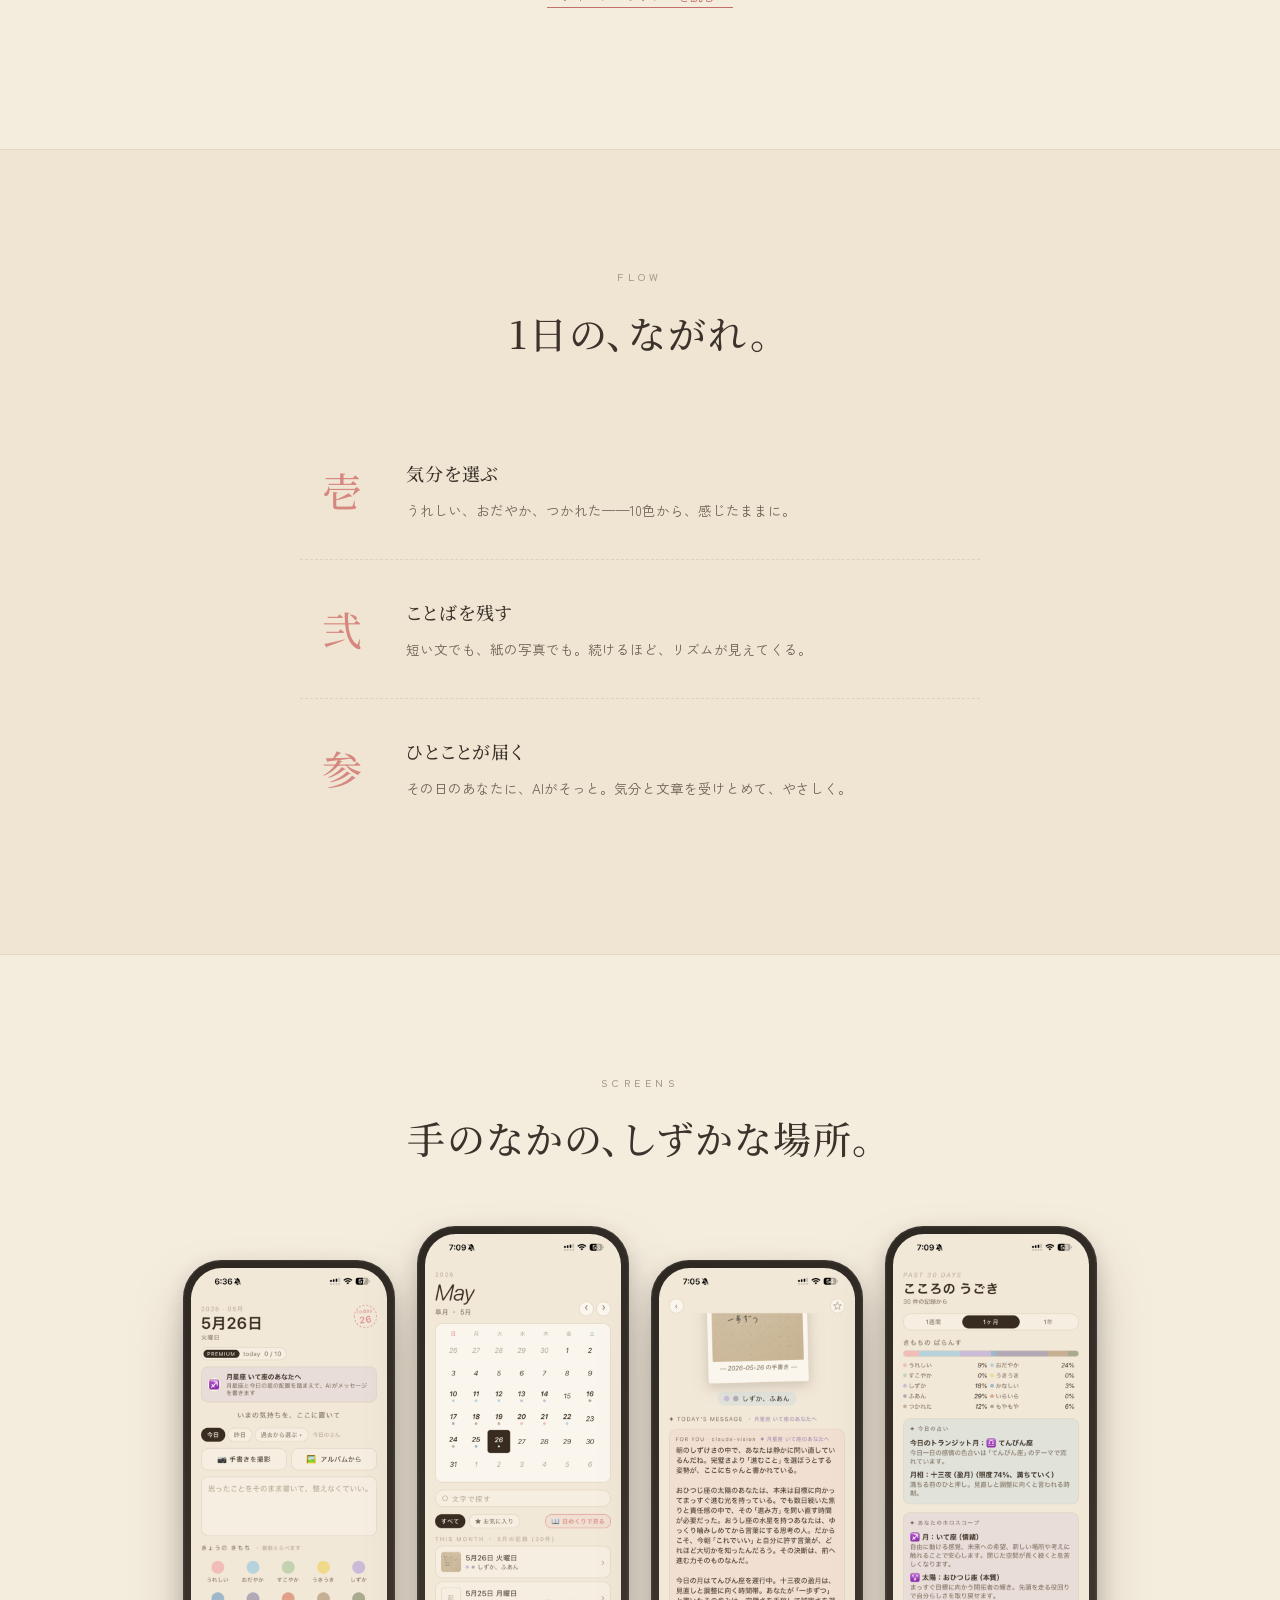
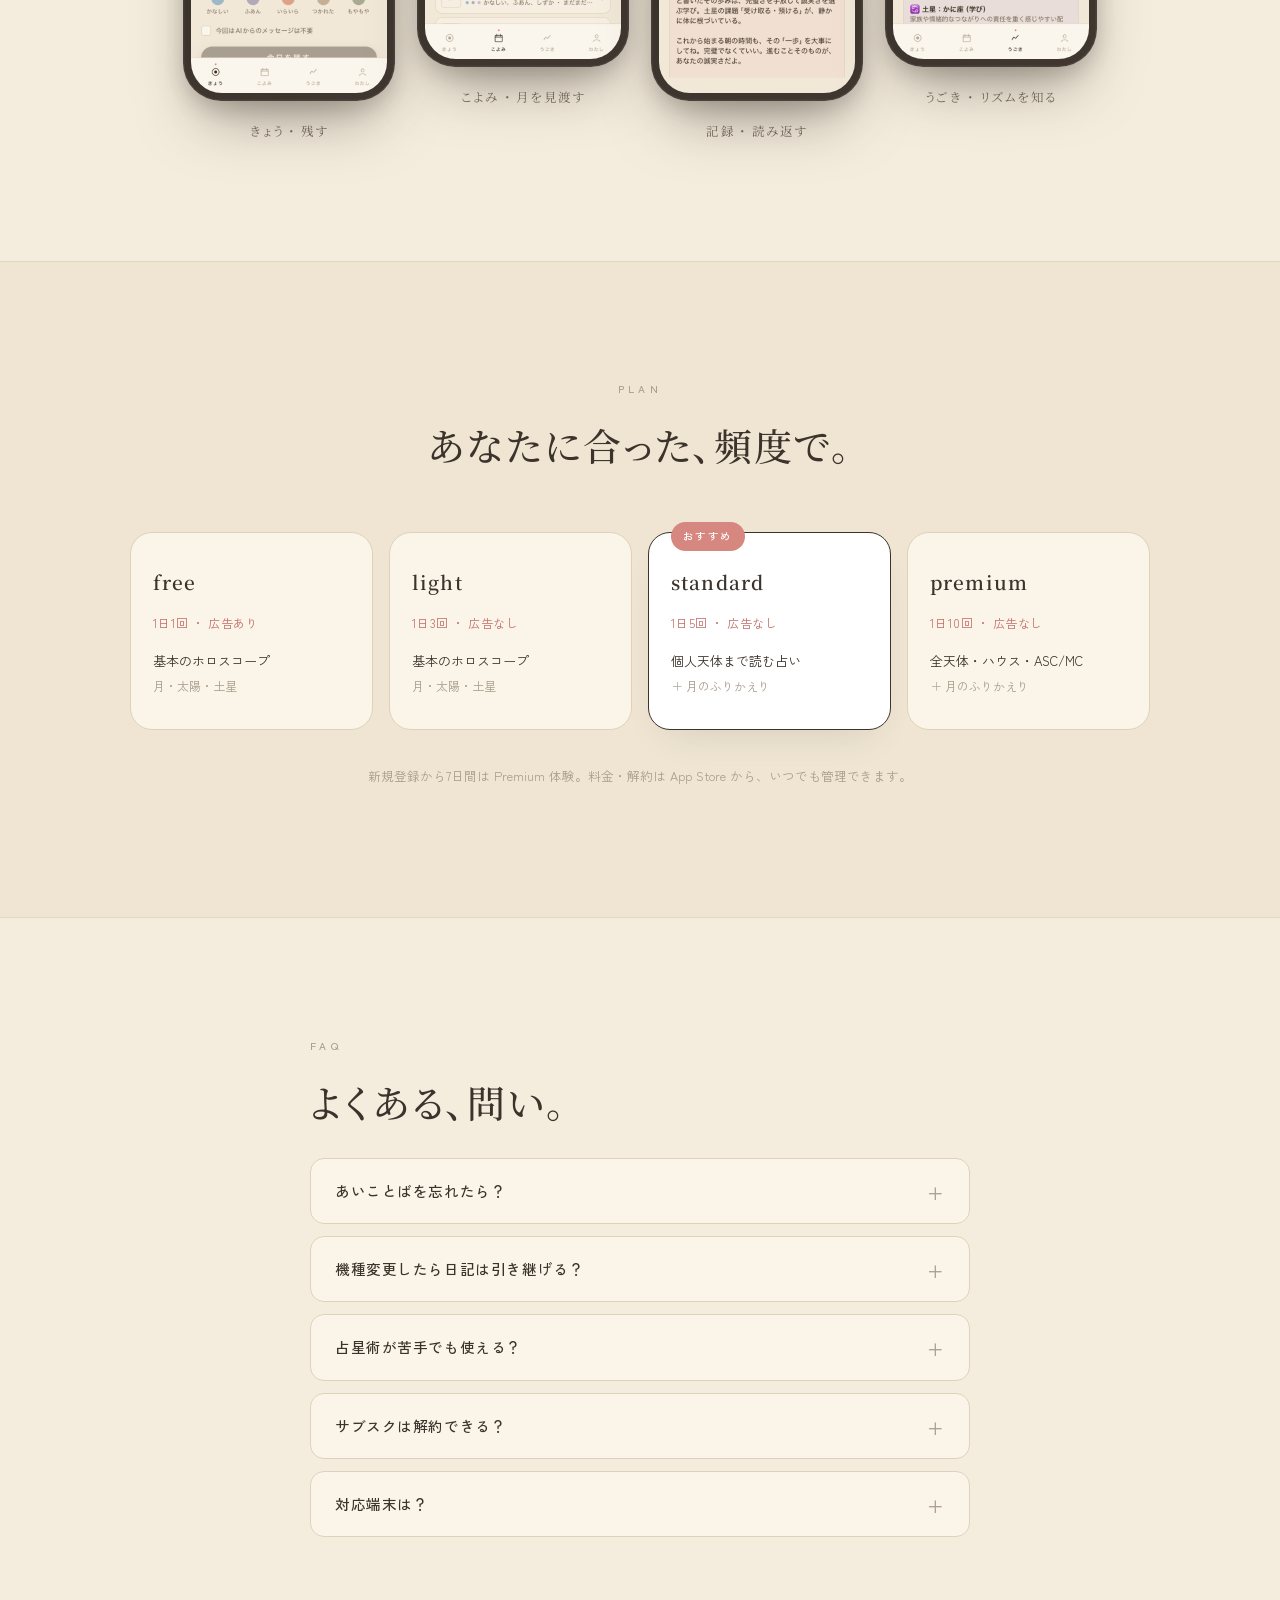
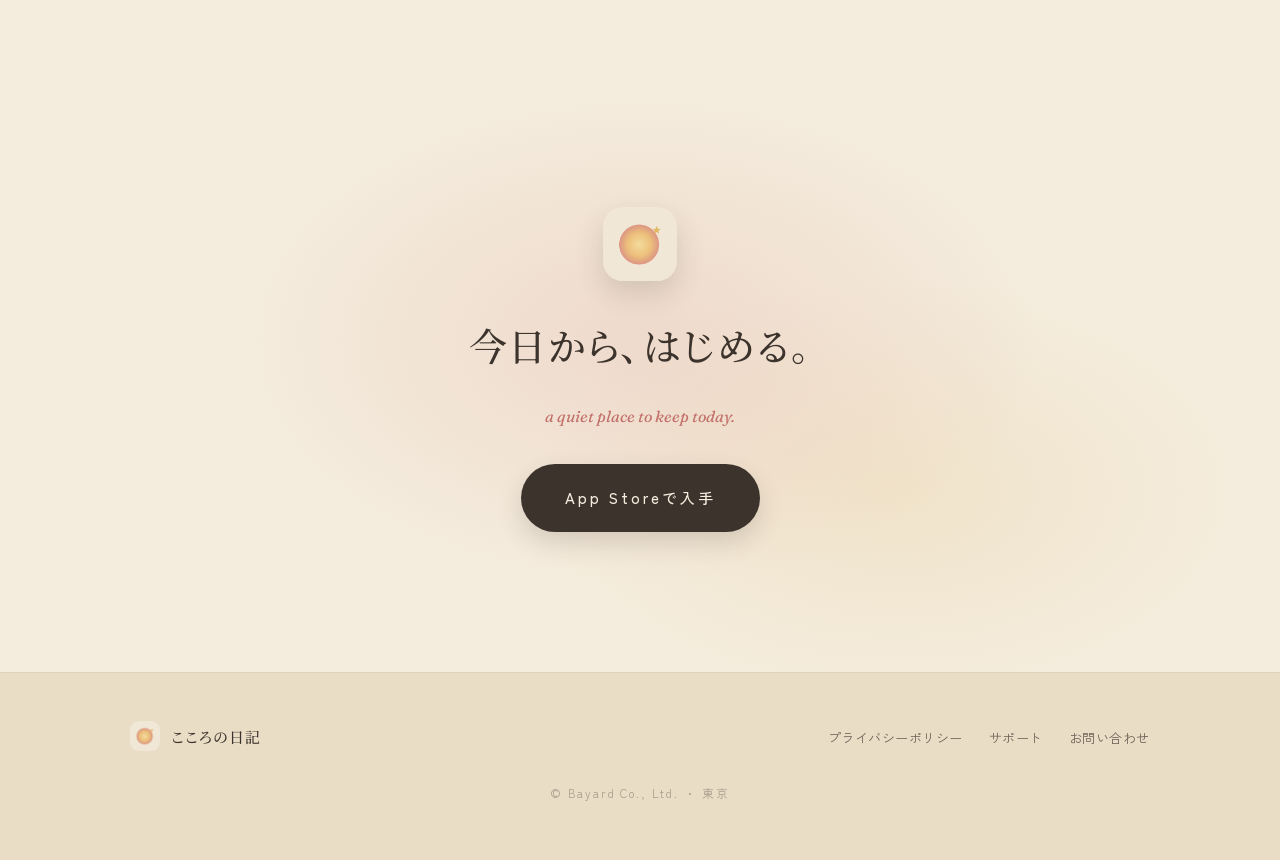
==== commit fdc5174e: "feat(site): 実AIメッセージ画面を追加＋CSSキャッシュ更新 - 特徴02の装飾カードを実機のAIメッセージ画面(screen-ai)に差し替え   「完璧でなくていい。一歩進むことそのも" ====
--- a/index.html
+++ b/index.html
@@ -16,7 +16,7 @@
 <link rel="preconnect" href="https://fonts.googleapis.com">
 <link rel="preconnect" href="https://fonts.gstatic.com" crossorigin>
 <link href="https://fonts.googleapis.com/css2?family=Fraunces:ital,opsz,wght@0,9..144,400;0,9..144,500;1,9..144,400;1,9..144,500&family=Noto+Serif+JP:wght@400;500;600;700&family=Zen+Kaku+Gothic+New:wght@300;400;500;700&display=swap" rel="stylesheet">
-<link rel="stylesheet" href="style.css">
+<link rel="stylesheet" href="style.css?v=3">
 </head>
 <body class="lp">
 <div class="grain" aria-hidden="true"></div>
@@ -93,10 +93,8 @@
 <section class="section feature tint">
   <div class="wrap feat-grid reverse">
     <div class="feat-stage reveal">
-      <div class="msg-card">
-        <p class="msg-eyebrow">きょうの ひとこと</p>
-        <p class="msg-body serif">川沿いの風に、立ちどまれた朝。<br>急がなくていい日だってある。<br>あなたのペースで、ひと呼吸。</p>
-        <p class="msg-sign">— かに座の月のあなたへ</p>
+      <div class="device tilt-l">
+        <img src="assets/shots/screen-ai.png" alt="きょうの記録に添えられたAIメッセージ。「完璧でなくていい。一歩進むことそのものが、あなたの誠実さだよ。」" width="294" height="637" loading="lazy">
       </div>
       <svg class="spark s-d" viewBox="0 0 24 24" aria-hidden="true"><path d="M12 2l1.7 5.6L19.4 9l-5.7 1.4L12 16l-1.7-5.6L4.6 9l5.7-1.4z"/></svg>
     </div>
@@ -178,7 +176,7 @@
     <div class="gal-row reveal d1">
       <figure class="gal-item"><div class="device sm"><img src="assets/shots/screen-today.png" alt="きょう画面" width="294" height="637" loading="lazy"></div><figcaption>きょう ・ 残す</figcaption></figure>
       <figure class="gal-item up"><div class="device sm"><img src="assets/shots/screen-calendar.png" alt="こよみ画面" width="294" height="637" loading="lazy"></div><figcaption>こよみ ・ 月を見渡す</figcaption></figure>
-      <figure class="gal-item"><div class="device sm"><img src="assets/shots/screen-horoscope.png" alt="ホロスコープ画面" width="294" height="637" loading="lazy"></div><figcaption>星 ・ 自分を映す</figcaption></figure>
+      <figure class="gal-item"><div class="device sm"><img src="assets/shots/screen-reading.png" alt="手書きとAIの読み解き画面" width="294" height="637" loading="lazy"></div><figcaption>記録 ・ 読み返す</figcaption></figure>
       <figure class="gal-item up"><div class="device sm"><img src="assets/shots/screen-mind.png" alt="うごき画面" width="294" height="637" loading="lazy"></div><figcaption>うごき ・ リズムを知る</figcaption></figure>
     </div>
   </div>
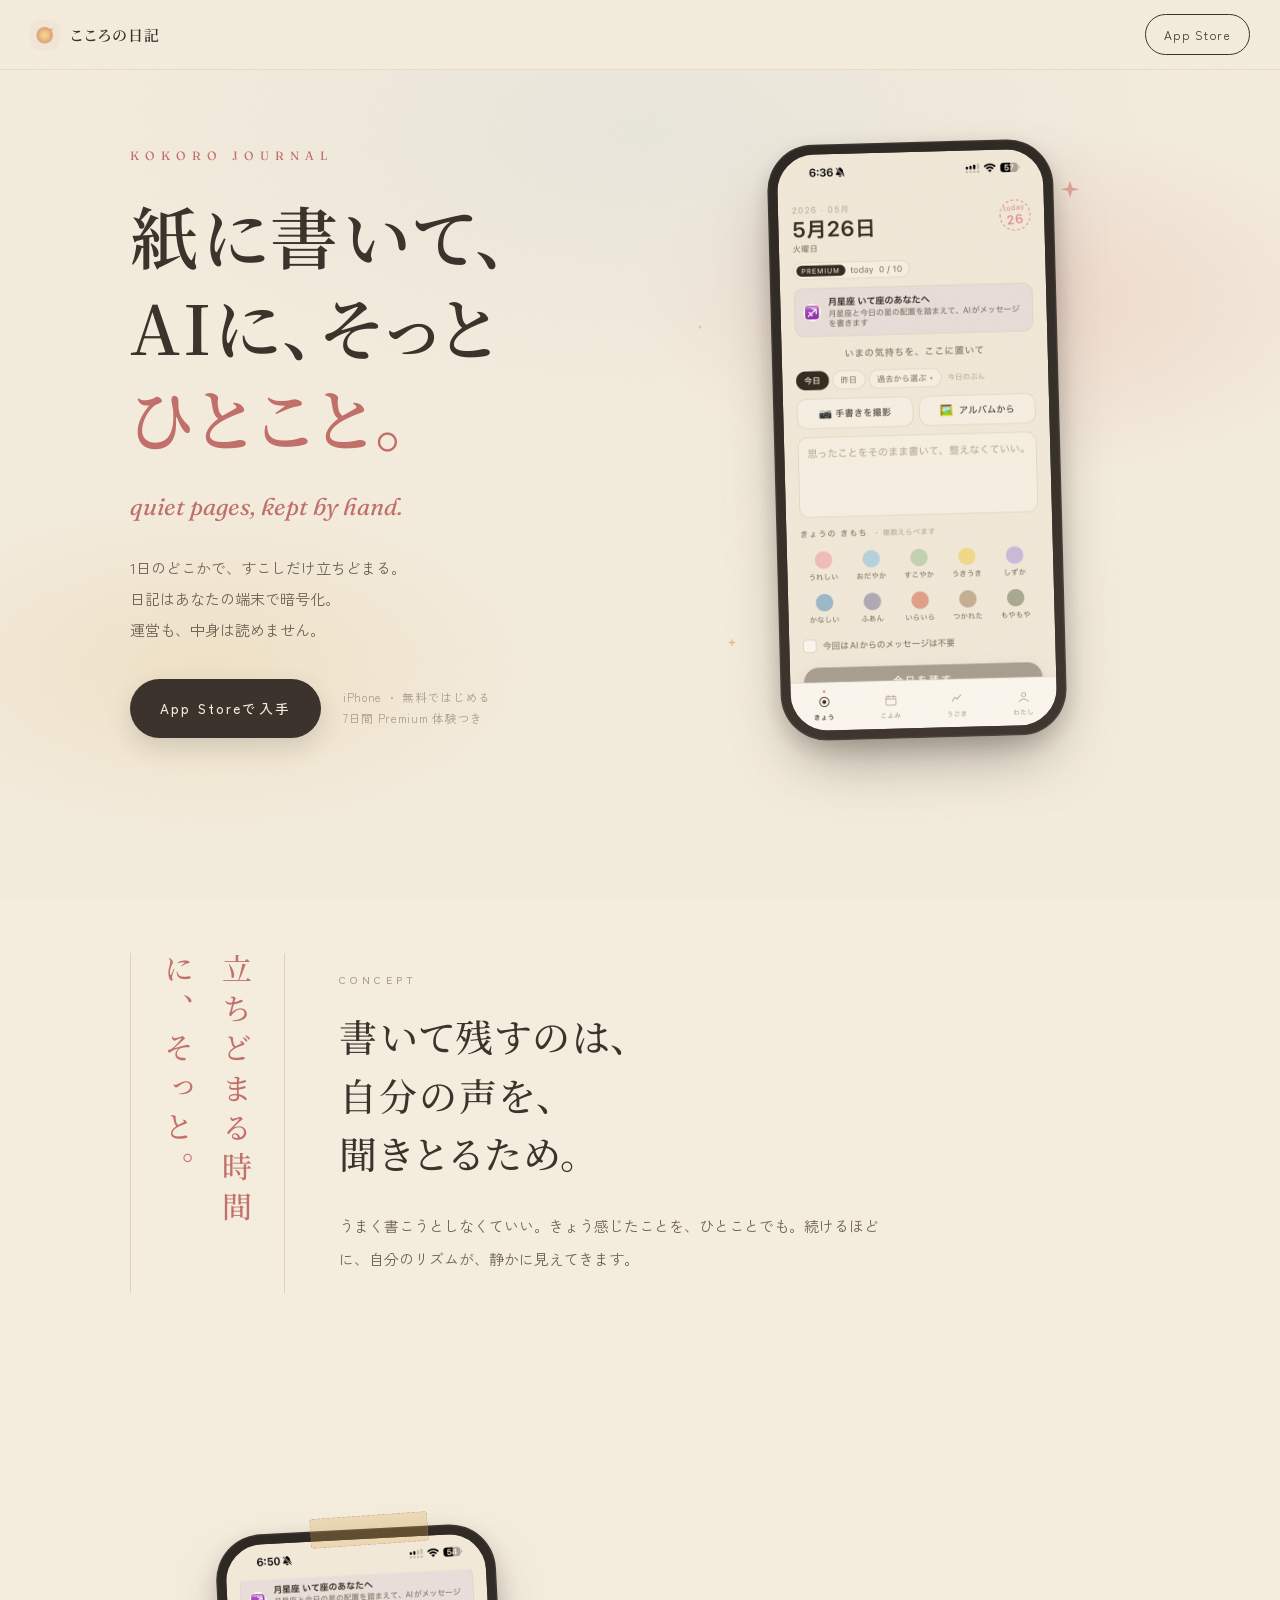
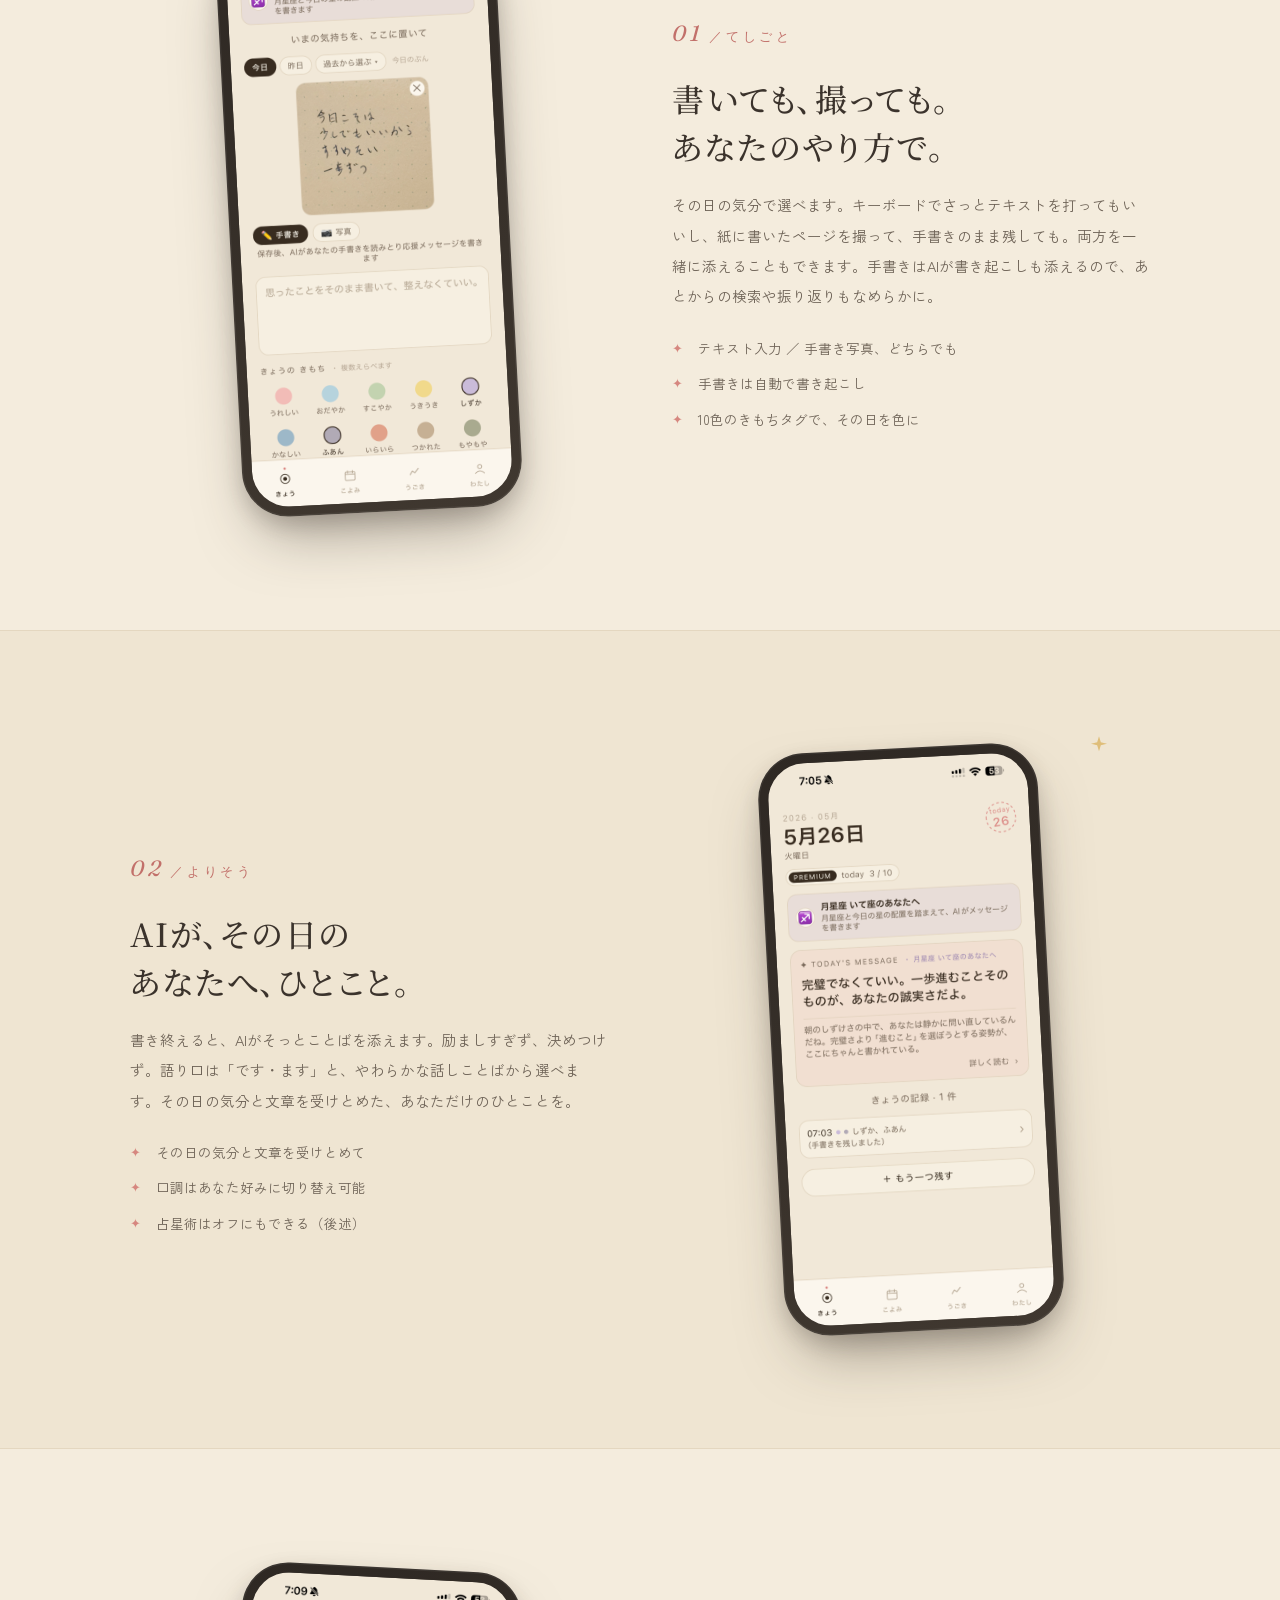
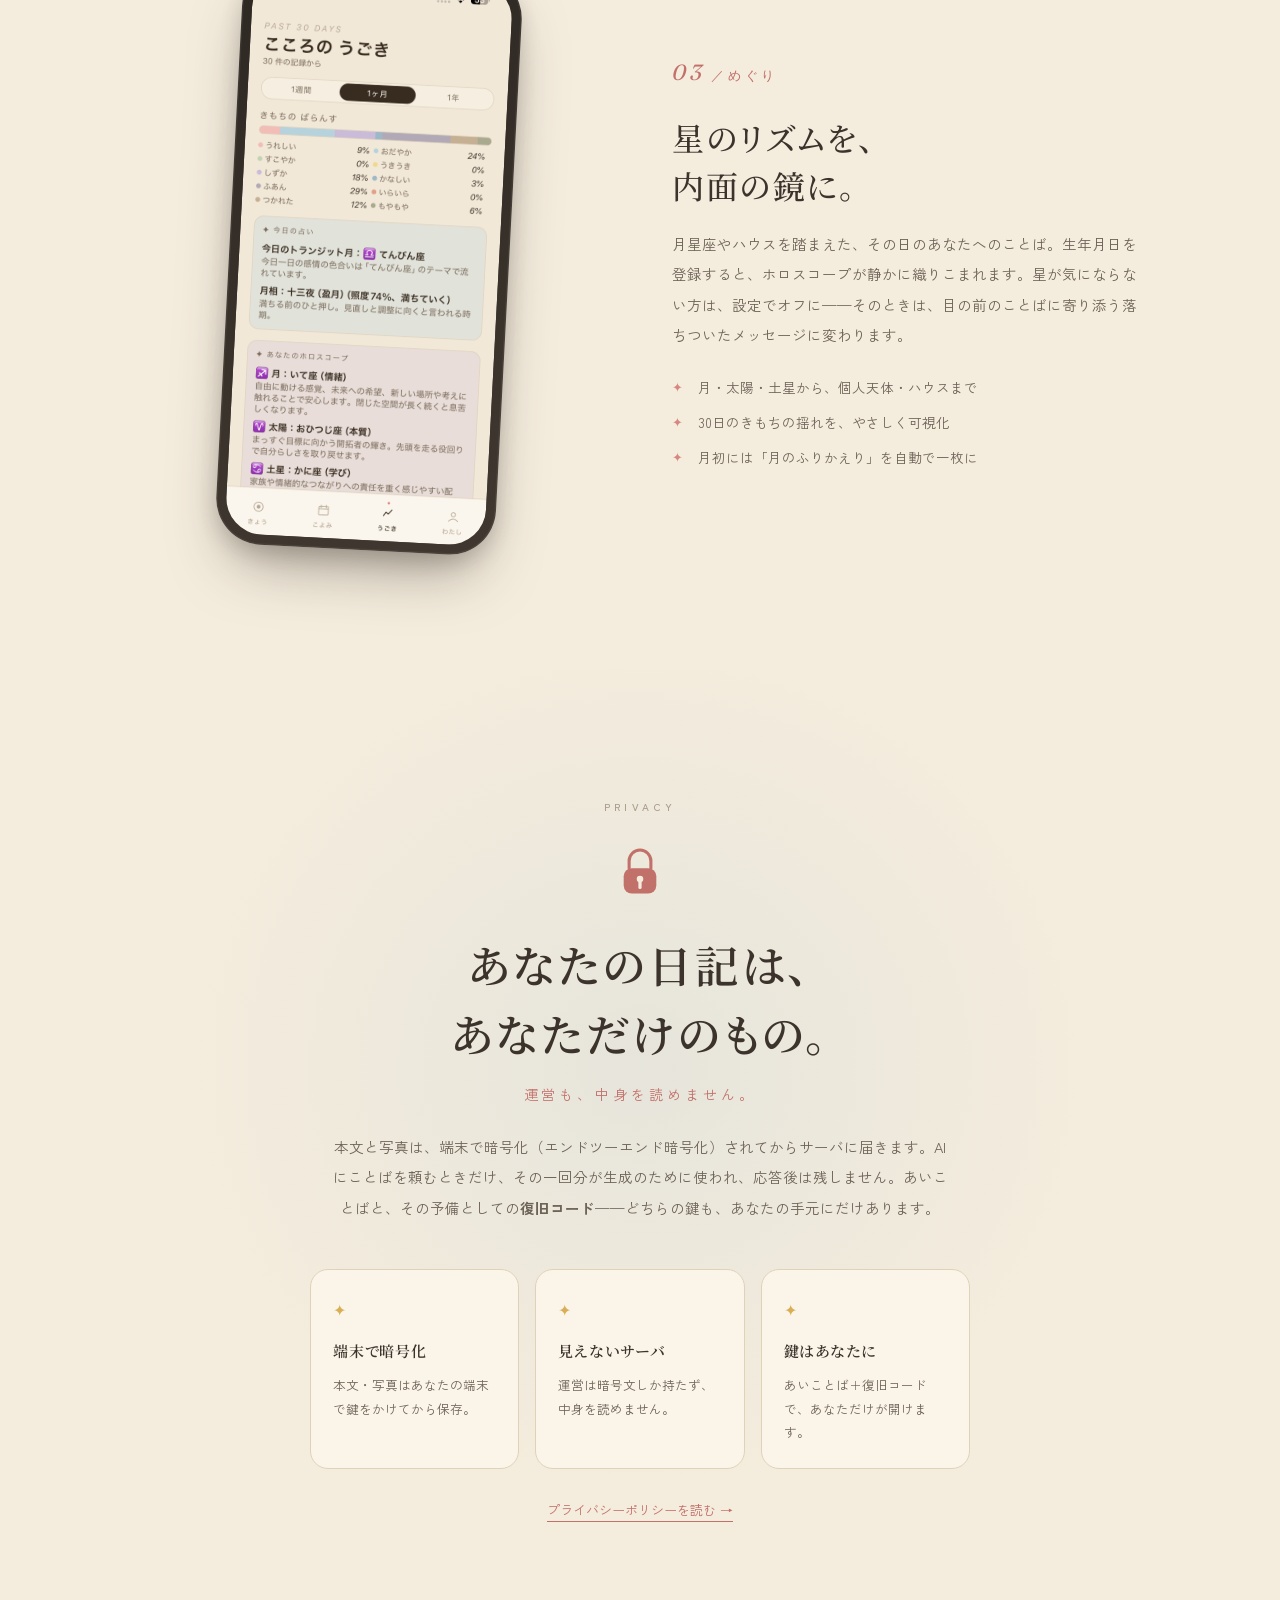
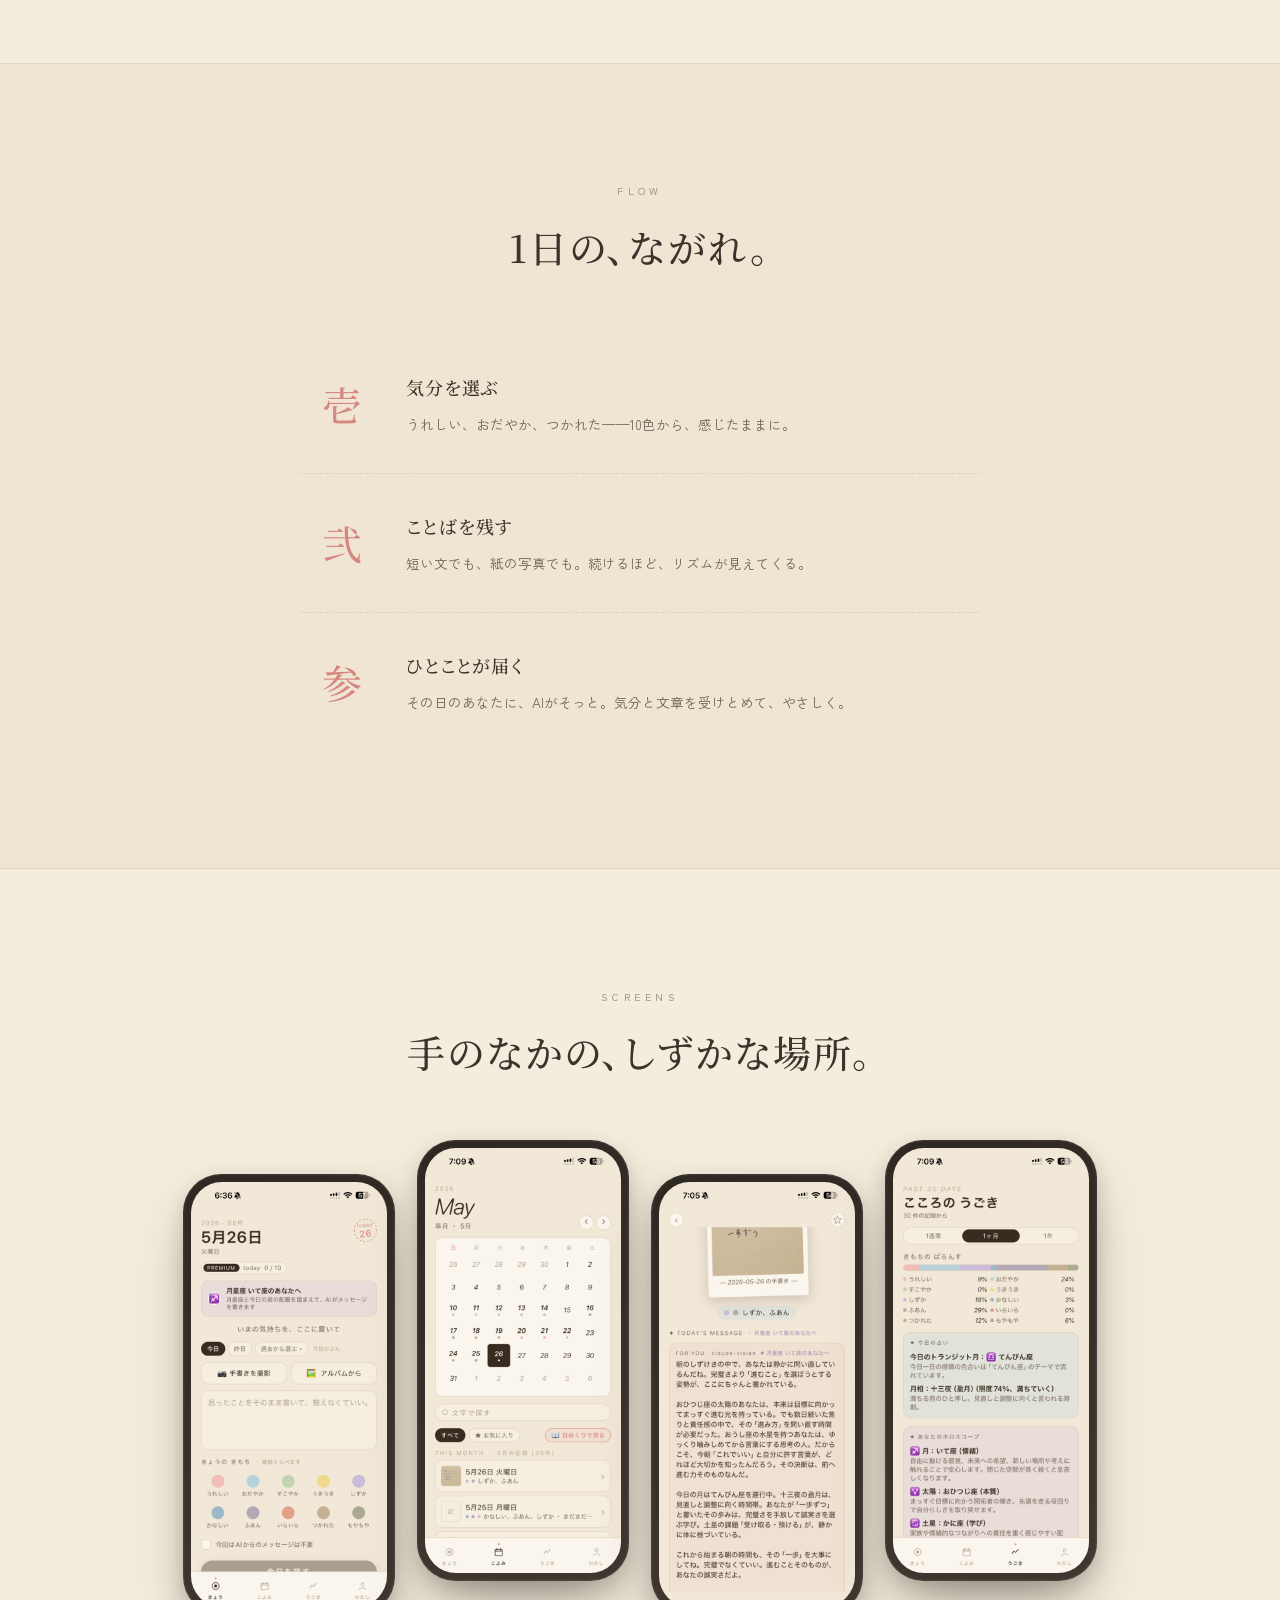
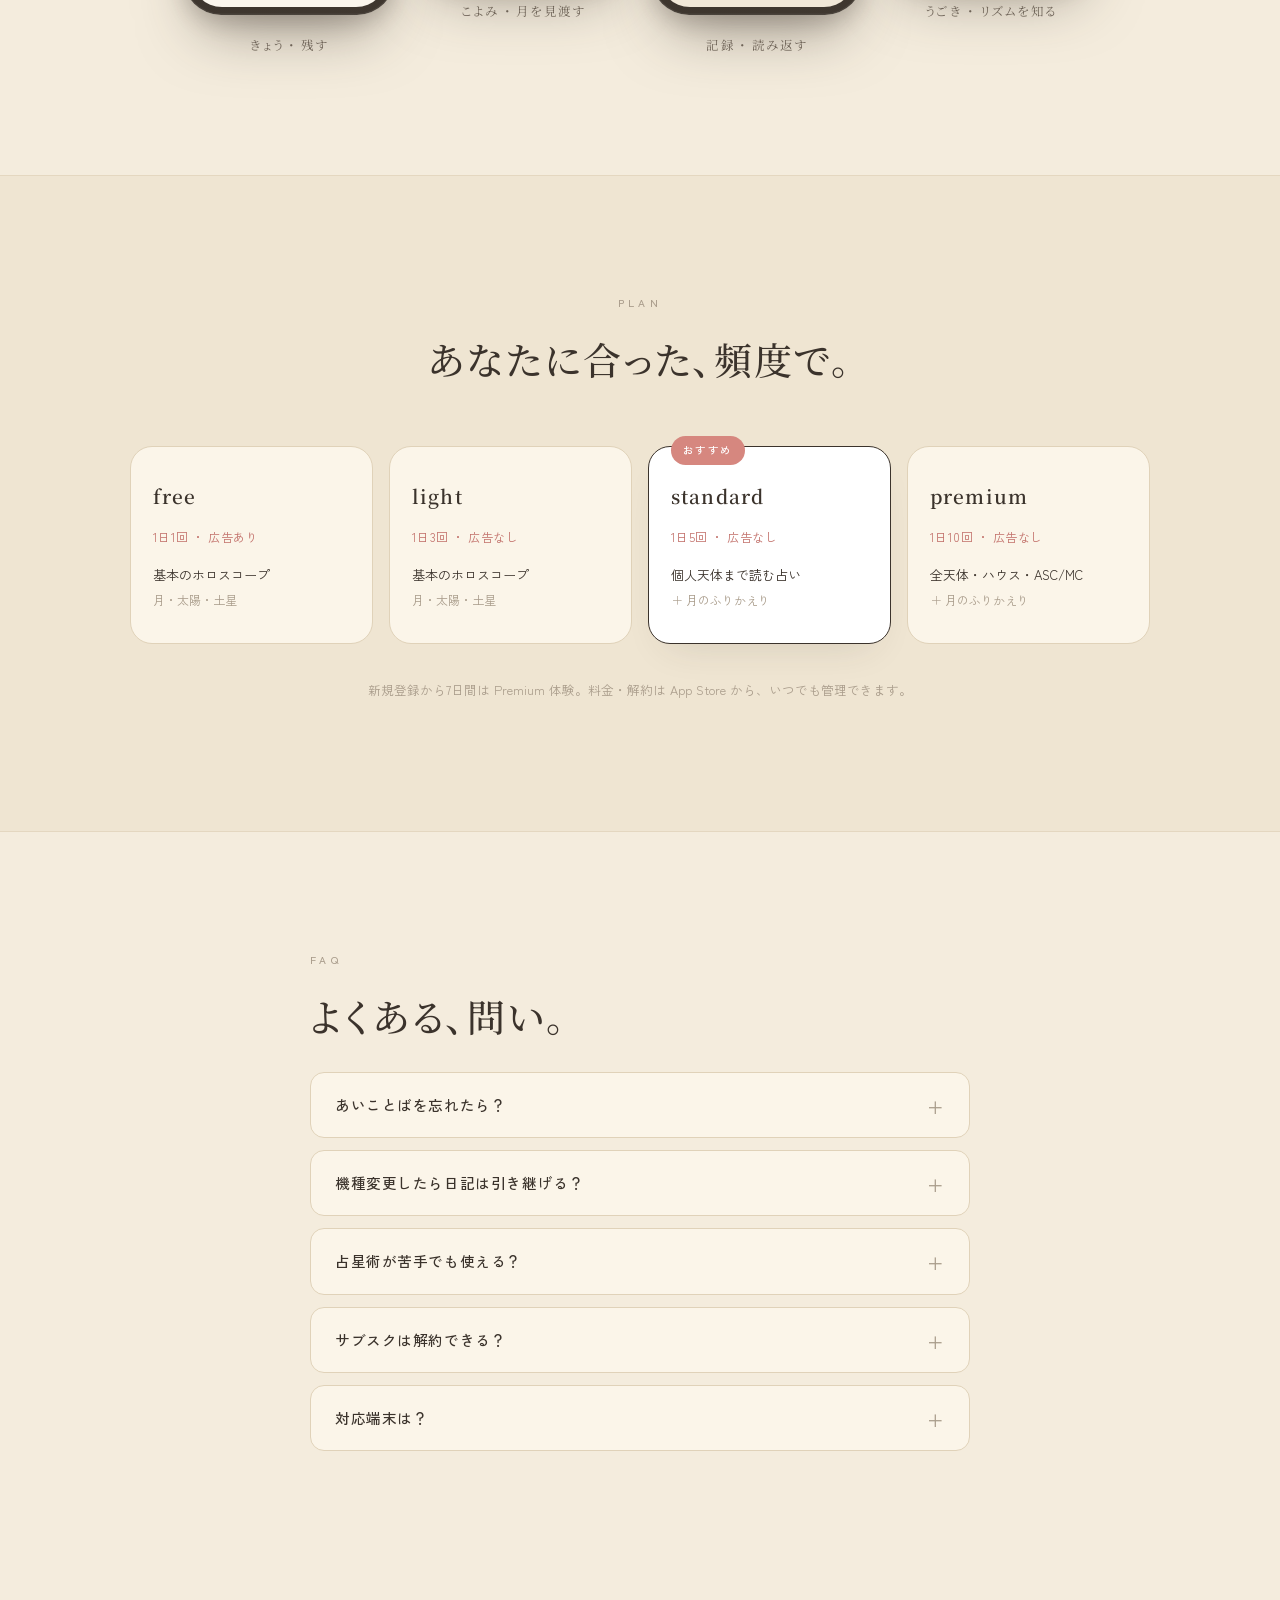
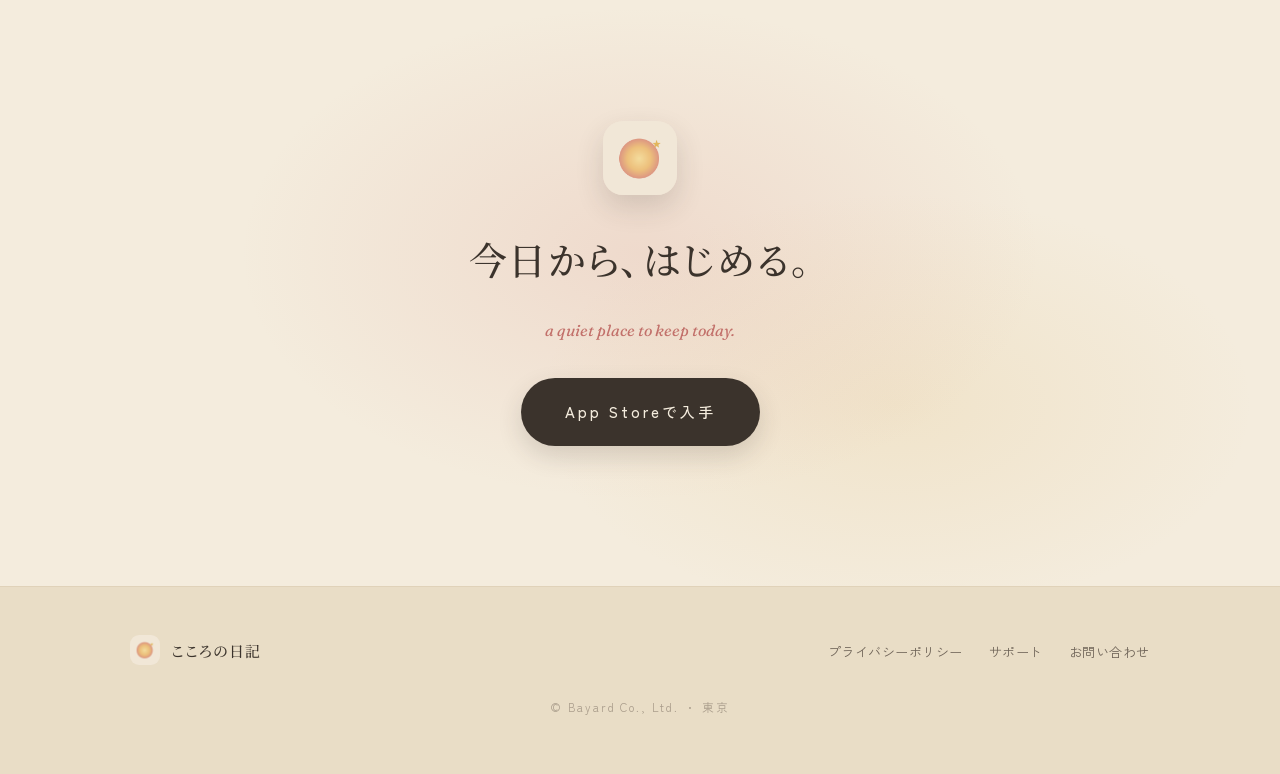
==== commit 927bdbc2: "fix(site): スクロール誘導のマウス型ヒントを削除 タッチ端末では意味が伝わらず空の箱に見えるため、ヒーロー下の scroll-hint を撤去。 CSSも該当ルールを削除し ?v=5 に更新" ====
--- a/index.html
+++ b/index.html
@@ -16,7 +16,7 @@
 <link rel="preconnect" href="https://fonts.googleapis.com">
 <link rel="preconnect" href="https://fonts.gstatic.com" crossorigin>
 <link href="https://fonts.googleapis.com/css2?family=Fraunces:ital,opsz,wght@0,9..144,400;0,9..144,500;1,9..144,400;1,9..144,500&family=Noto+Serif+JP:wght@400;500;600;700&family=Zen+Kaku+Gothic+New:wght@300;400;500;700&display=swap" rel="stylesheet">
-<link rel="stylesheet" href="style.css?v=3">
+<link rel="stylesheet" href="style.css?v=5">
 </head>
 <body class="lp">
 <div class="grain" aria-hidden="true"></div>
@@ -52,7 +52,6 @@
       <svg class="spark s-c" viewBox="0 0 24 24" aria-hidden="true"><circle cx="12" cy="12" r="3"/></svg>
     </div>
   </div>
-  <div class="scroll-hint reveal d4" aria-hidden="true"><span></span></div>
 </header>
 
 <!-- ░░ MANIFESTO ░░ -->
@@ -269,6 +268,26 @@
         if (y < 800) stage.style.transform = 'translateY(' + (y * 0.06) + 'px)';
       }, { passive: true });
     }
+
+    // tap-to-enlarge screenshots (lightbox)
+    var shots = document.querySelectorAll('.device img');
+    if (shots.length) {
+      var lb = document.createElement('div');
+      lb.className = 'lightbox';
+      lb.setAttribute('role','dialog');
+      lb.setAttribute('aria-modal','true');
+      lb.setAttribute('aria-label','スクリーンショットの拡大表示');
+      lb.innerHTML = '<button class="lightbox-close" aria-label="閉じる">×</button><div class="lb-frame"><img alt=""></div><p class="lightbox-hint">タップで閉じる</p>';
+      document.body.appendChild(lb);
+      var lbImg = lb.querySelector('.lb-frame img');
+      function openLb(src, alt){ lbImg.src = src; lbImg.alt = alt || ''; lb.classList.add('open'); document.body.style.overflow = 'hidden'; }
+      function closeLb(){ lb.classList.remove('open'); document.body.style.overflow = ''; }
+      shots.forEach(function(im){
+        im.addEventListener('click', function(){ openLb(im.currentSrc || im.src, im.alt); });
+      });
+      lb.addEventListener('click', function(e){ if (!e.target.closest('.lb-frame img')) closeLb(); });
+      document.addEventListener('keydown', function(e){ if (e.key === 'Escape') closeLb(); });
+    }
   })();
 </script>
 </body>
--- a/style.css
+++ b/style.css
@@ -93,7 +93,22 @@
 .device{background:linear-gradient(160deg,#2e2823,#403830);padding:10px;border-radius:46px;
   box-shadow:0 30px 60px -18px rgba(59,51,44,.5),0 8px 20px rgba(59,51,44,.18),inset 0 0 0 1.5px rgba(255,255,255,.06);
   width:280px}
-.device img{display:block;width:100%;height:auto;border-radius:37px}
+.device img{display:block;width:100%;height:auto;border-radius:37px;cursor:zoom-in}
+
+/* ---- lightbox (tap to enlarge screenshots) ---- */
+.lightbox{position:fixed;inset:0;z-index:1000;display:none;align-items:center;justify-content:center;
+  background:rgba(40,34,28,.86);-webkit-backdrop-filter:blur(7px);backdrop-filter:blur(7px);padding:28px;opacity:0;transition:opacity .3s ease}
+.lightbox.open{display:flex;opacity:1}
+.lb-frame{background:linear-gradient(160deg,#2e2823,#403830);padding:9px;border-radius:42px;
+  box-shadow:0 40px 90px rgba(0,0,0,.5),inset 0 0 0 1.5px rgba(255,255,255,.07);transform:scale(.94);transition:transform .32s cubic-bezier(.19,.78,.2,1)}
+.lightbox.open .lb-frame{transform:scale(1)}
+.lb-frame img{display:block;width:auto;height:auto;max-width:min(86vw,360px);max-height:84vh;border-radius:34px}
+.lightbox-close{position:absolute;top:18px;right:20px;width:46px;height:46px;border-radius:999px;
+  background:rgba(251,245,233,.14);color:#FBF5E9;border:0;font-size:22px;line-height:1;cursor:pointer;
+  display:flex;align-items:center;justify-content:center;transition:background .2s}
+.lightbox-close:hover{background:rgba(251,245,233,.26)}
+.lightbox-hint{position:absolute;bottom:26px;left:0;right:0;text-align:center;color:rgba(251,245,233,.62);font-size:12px;letter-spacing:.14em}
+@media (prefers-reduced-motion:reduce){.lightbox,.lb-frame{transition:none}}
 .device-hero{width:286px;transform:rotate(-1.5deg)}
 .tilt-l{transform:rotate(-3deg)}
 .tilt-r{transform:rotate(3deg)}
@@ -107,10 +122,6 @@
 .spark.s-c{width:12px;height:12px;top:30%;left:2%;fill:var(--gold);animation-delay:2.1s;opacity:.5}
 .spark.s-d{width:26px;height:26px;top:-14px;right:8%;fill:var(--gold)}
 @keyframes tw{0%,100%{opacity:.35;transform:scale(.82) rotate(0)}50%{opacity:.9;transform:scale(1.1) rotate(8deg)}}
-
-.scroll-hint{position:relative;z-index:1;margin:48px auto 0;width:24px;height:38px;border:1.5px solid var(--faint);border-radius:14px}
-.scroll-hint span{position:absolute;left:50%;top:8px;width:3px;height:7px;border-radius:2px;background:var(--faint);transform:translateX(-50%);animation:drop 1.8s ease-in-out infinite}
-@keyframes drop{0%{opacity:0;transform:translate(-50%,0)}40%{opacity:1}100%{opacity:0;transform:translate(-50%,12px)}}
 
 /* ============ sections ============ */
 .section{position:relative;padding:118px 0}
